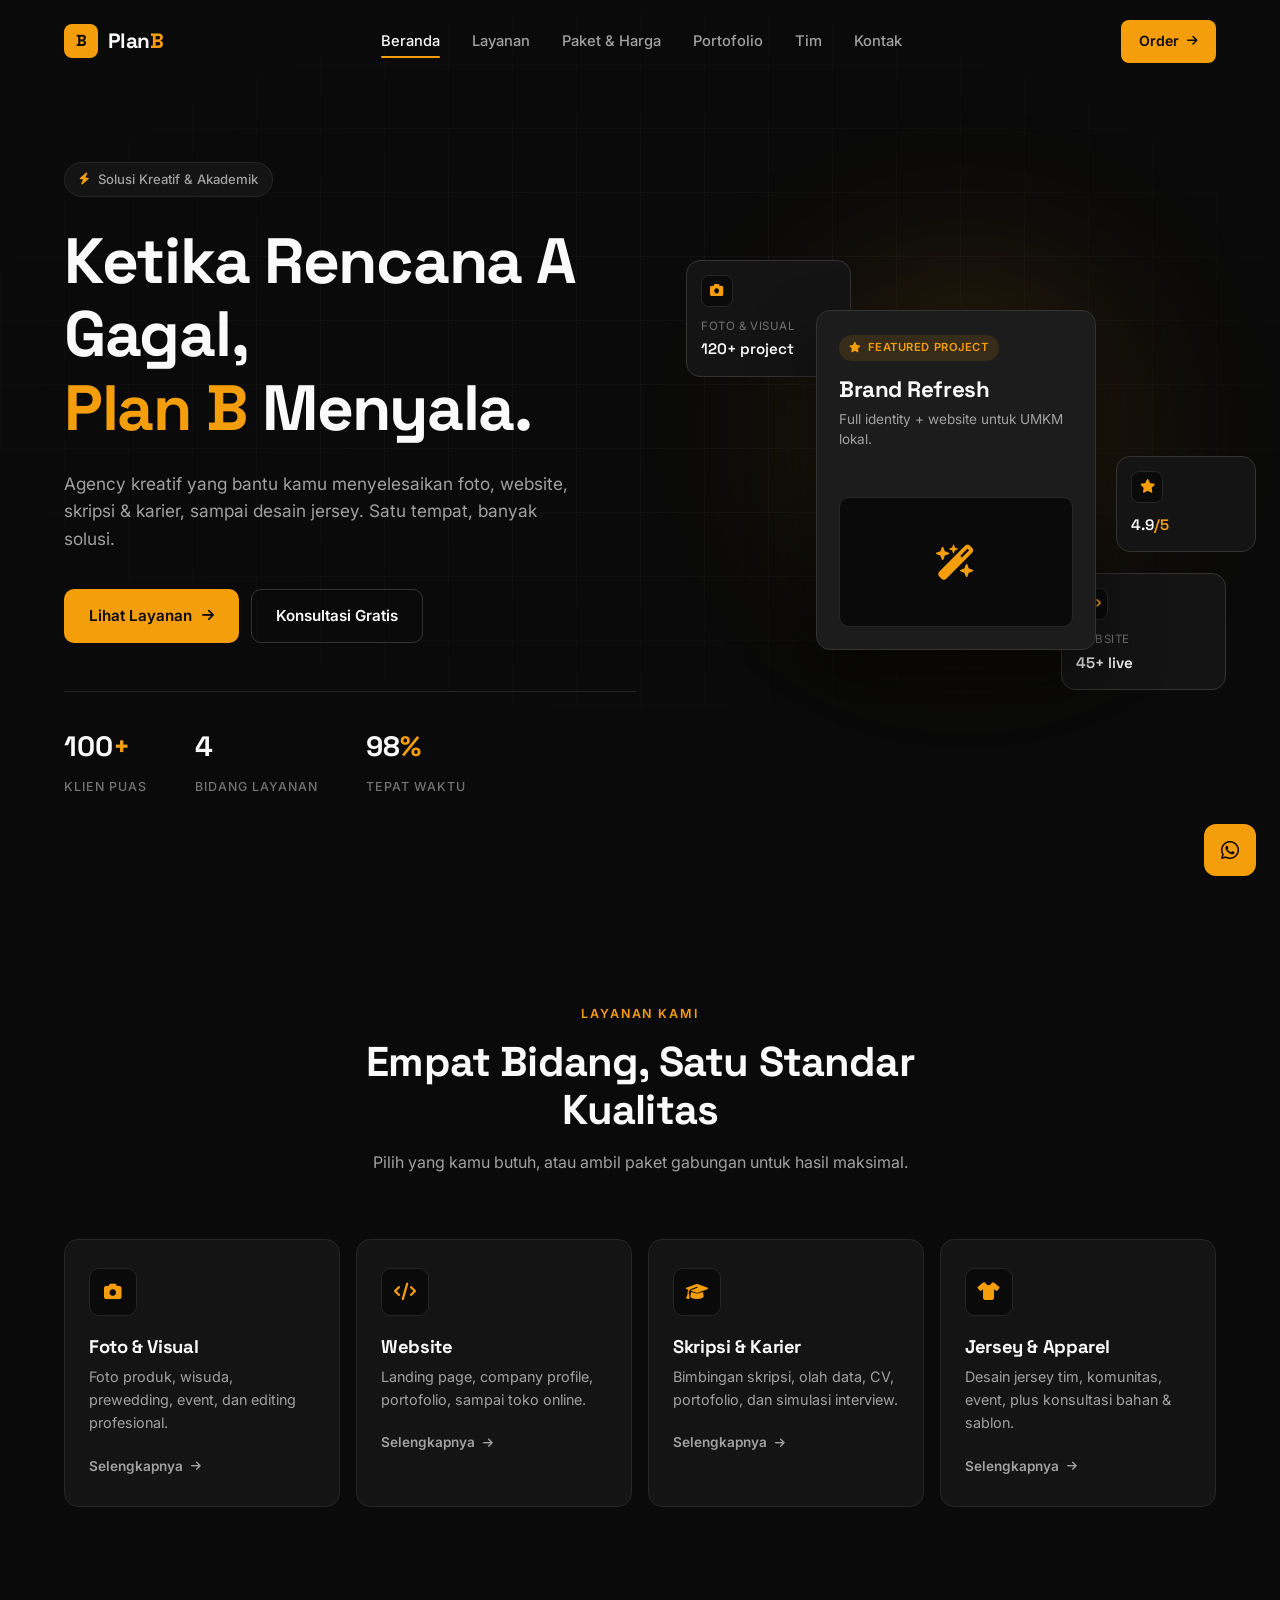
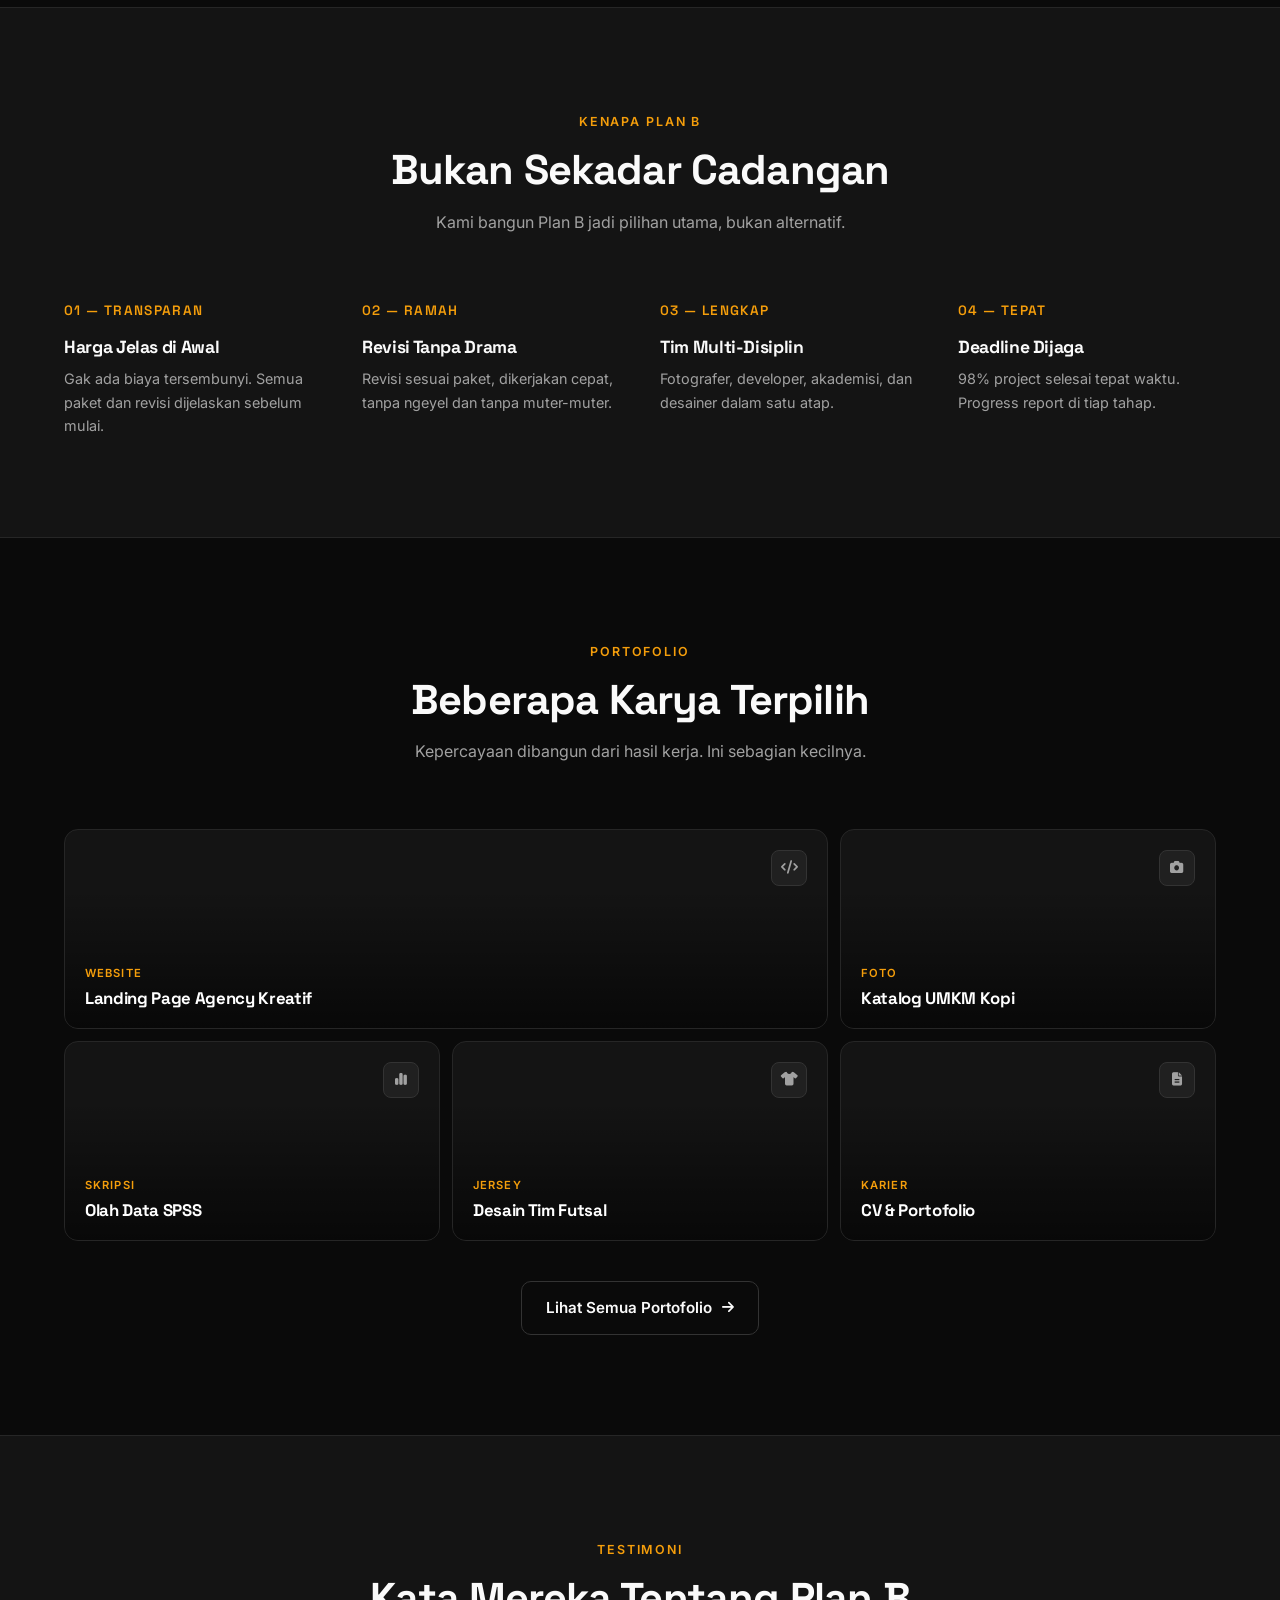
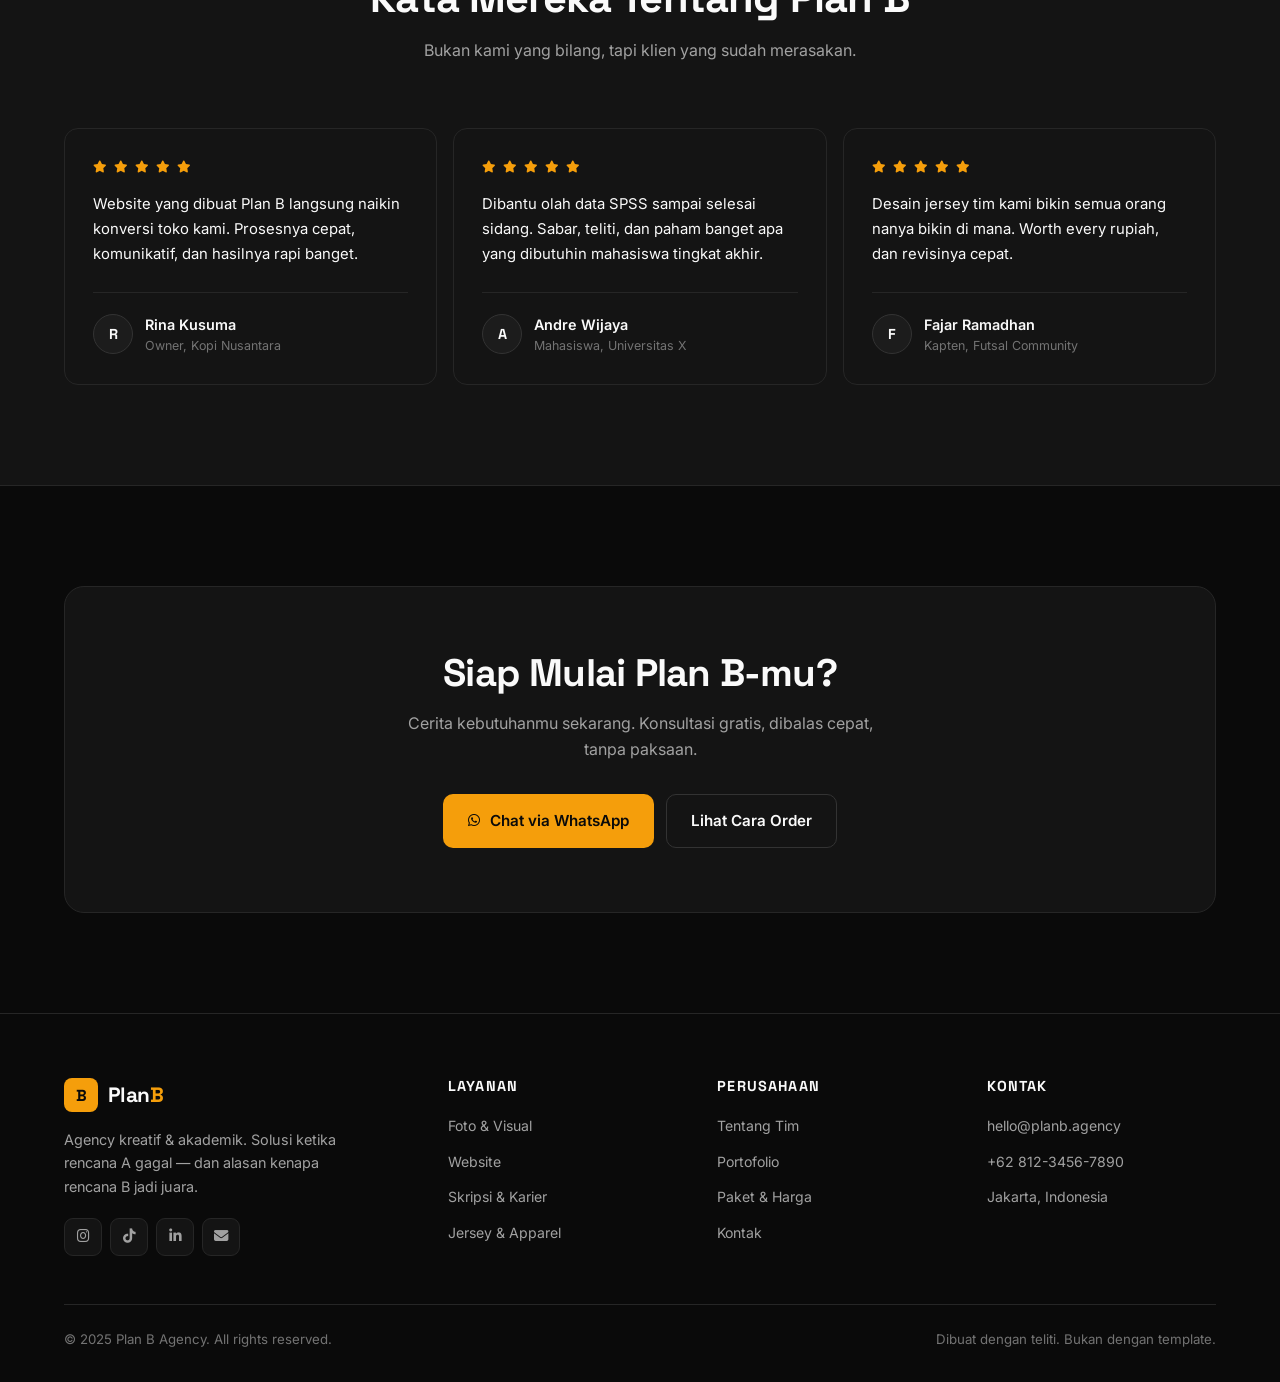
==== index.html @ 266fd7d3 "first commit" ====
<!DOCTYPE html>
<html lang="id">
<head>
  <meta charset="UTF-8">
  <meta name="viewport" content="width=device-width, initial-scale=1.0">
  <title>Plan B — Ketika Rencana A Gagal, Plan B Menyala</title>

  <!-- Fonts -->
  <link rel="preconnect" href="https://fonts.googleapis.com">
  <link rel="preconnect" href="https://fonts.gstatic.com" crossorigin>
  <link href="https://fonts.googleapis.com/css2?family=Inter:wght@400;500;600;700&family=Space+Grotesk:wght@500;600;700&display=swap" rel="stylesheet">

  <!-- Icons -->
  <link rel="stylesheet" href="https://cdnjs.cloudflare.com/ajax/libs/font-awesome/6.4.0/css/all.min.css">

  <!-- Stylesheet -->
  <link rel="stylesheet" href="assets/css/style.css">
</head>
<body>

<!-- ============ NAVBAR ============ -->
<nav id="nav" class="navbar">
  <div class="container nav-inner">
    <a href="index.html" class="logo">
      <div class="logo-mark">B</div>
      <div class="logo-text">Plan<span class="b">B</span></div>
    </a>

    <ul class="nav-links" id="navLinks">
      <li><a href="index.html" class="active">Beranda</a></li>
      <li><a href="layanan.html">Layanan</a></li>
      <li><a href="paket.html">Paket & Harga</a></li>
      <li><a href="portofolio.html">Portofolio</a></li>
      <li><a href="tim.html">Tim</a></li>
      <li><a href="kontak.html">Kontak</a></li>
    </ul>

    <a href="kontak.html" class="nav-cta">Order <i class="fa-solid fa-arrow-right"></i></a>

    <button class="mobile-toggle" id="mobileToggle" aria-label="Menu">
      <i class="fa-solid fa-bars"></i>
    </button>
  </div>
</nav>

<!-- ============ HERO ============ -->
<section class="hero">
  <div class="hero-grid-bg"></div>
  <div class="hero-glow"></div>

  <div class="container hero-inner">
    <div class="hero-text">
      <div class="hero-badge">
        <i class="fa-solid fa-bolt"></i>
        Solusi Kreatif & Akademik
      </div>

      <h1>
        Ketika Rencana A Gagal,<br>
        <span class="accent">Plan B</span> Menyala.
      </h1>

      <p class="lead">
        Agency kreatif yang bantu kamu menyelesaikan foto, website, skripsi & karier,
        sampai desain jersey. Satu tempat, banyak solusi.
      </p>

      <div class="hero-cta">
        <a href="layanan.html" class="btn btn-primary">
          Lihat Layanan <i class="fa-solid fa-arrow-right"></i>
        </a>
        <a href="kontak.html" class="btn btn-ghost">Konsultasi Gratis</a>
      </div>

      <div class="hero-stats">
        <div>
          <span class="hero-stat-num">100<span class="amber">+</span></span>
          <span class="hero-stat-label">Klien Puas</span>
        </div>
        <div>
          <span class="hero-stat-num">4</span>
          <span class="hero-stat-label">Bidang Layanan</span>
        </div>
        <div>
          <span class="hero-stat-num">98<span class="amber">%</span></span>
          <span class="hero-stat-label">Tepat Waktu</span>
        </div>
      </div>
    </div>

    <div class="hero-visual">
      <div class="visual-card mini mini-1">
        <div class="mini-icon"><i class="fa-solid fa-camera"></i></div>
        <div class="mini-label">Foto & Visual</div>
        <div class="mini-value">120+ project</div>
      </div>

      <div class="visual-card main">
        <div>
          <span class="card-tag">
            <i class="fa-solid fa-star"></i> Featured Project
          </span>
          <h3 class="card-title">Brand Refresh</h3>
          <p class="card-desc">Full identity + website untuk UMKM lokal.</p>
        </div>
        <div class="card-visual">
          <i class="fa-solid fa-wand-magic-sparkles"></i>
        </div>
      </div>

      <div class="visual-card mini mini-2">
        <div class="mini-icon"><i class="fa-solid fa-code"></i></div>
        <div class="mini-label">Website</div>
        <div class="mini-value">45+ live</div>
      </div>

      <div class="visual-card mini mini-3">
        <div class="mini-icon"><i class="fa-solid fa-star"></i></div>
        <div class="mini-value">4.9<span style="color:var(--accent)">/5</span></div>
      </div>
    </div>
  </div>
</section>

<!-- ============ LAYANAN ============ -->
<section class="block" id="layanan">
  <div class="container">
    <div class="section-head">
      <span class="section-eyebrow">Layanan Kami</span>
      <h2>Empat Bidang, Satu Standar Kualitas</h2>
      <p>Pilih yang kamu butuh, atau ambil paket gabungan untuk hasil maksimal.</p>
    </div>

    <!-- LOOP: layanan-item — mulai -->
    <div class="layanan-grid">

      <a href="layanan.html#foto" class="layanan-card">
        <div class="layanan-icon"><i class="fa-solid fa-camera"></i></div>
        <h3>Foto & Visual</h3>
        <p>Foto produk, wisuda, prewedding, event, dan editing profesional.</p>
        <span class="layanan-link">Selengkapnya <i class="fa-solid fa-arrow-right"></i></span>
      </a>

      <a href="layanan.html#website" class="layanan-card">
        <div class="layanan-icon"><i class="fa-solid fa-code"></i></div>
        <h3>Website</h3>
        <p>Landing page, company profile, portofolio, sampai toko online.</p>
        <span class="layanan-link">Selengkapnya <i class="fa-solid fa-arrow-right"></i></span>
      </a>

      <a href="layanan.html#skripsi" class="layanan-card">
        <div class="layanan-icon"><i class="fa-solid fa-graduation-cap"></i></div>
        <h3>Skripsi & Karier</h3>
        <p>Bimbingan skripsi, olah data, CV, portofolio, dan simulasi interview.</p>
        <span class="layanan-link">Selengkapnya <i class="fa-solid fa-arrow-right"></i></span>
      </a>

      <a href="layanan.html#jersey" class="layanan-card">
        <div class="layanan-icon"><i class="fa-solid fa-shirt"></i></div>
        <h3>Jersey & Apparel</h3>
        <p>Desain jersey tim, komunitas, event, plus konsultasi bahan & sablon.</p>
        <span class="layanan-link">Selengkapnya <i class="fa-solid fa-arrow-right"></i></span>
      </a>

    </div>
    <!-- LOOP: layanan-item — selesai -->

  </div>
</section>

<!-- ============ KENAPA PLAN B ============ -->
<section class="block kenapa">
  <div class="container">
    <div class="section-head">
      <span class="section-eyebrow">Kenapa Plan B</span>
      <h2>Bukan Sekadar Cadangan</h2>
      <p>Kami bangun Plan B jadi pilihan utama, bukan alternatif.</p>
    </div>

    <!-- LOOP: kenapa-item — mulai -->
    <div class="kenapa-grid">

      <div class="kenapa-item">
        <div class="kenapa-num">01 — TRANSPARAN</div>
        <h3>Harga Jelas di Awal</h3>
        <p>Gak ada biaya tersembunyi. Semua paket dan revisi dijelaskan sebelum mulai.</p>
      </div>

      <div class="kenapa-item">
        <div class="kenapa-num">02 — RAMAH</div>
        <h3>Revisi Tanpa Drama</h3>
        <p>Revisi sesuai paket, dikerjakan cepat, tanpa ngeyel dan tanpa muter-muter.</p>
      </div>

      <div class="kenapa-item">
        <div class="kenapa-num">03 — LENGKAP</div>
        <h3>Tim Multi-Disiplin</h3>
        <p>Fotografer, developer, akademisi, dan desainer dalam satu atap.</p>
      </div>

      <div class="kenapa-item">
        <div class="kenapa-num">04 — TEPAT</div>
        <h3>Deadline Dijaga</h3>
        <p>98% project selesai tepat waktu. Progress report di tiap tahap.</p>
      </div>

    </div>
    <!-- LOOP: kenapa-item — selesai -->

  </div>
</section>

<!-- ============ PORTOFOLIO TEASER ============ -->
<section class="block" id="portofolio">
  <div class="container">
    <div class="section-head">
      <span class="section-eyebrow">Portofolio</span>
      <h2>Beberapa Karya Terpilih</h2>
      <p>Kepercayaan dibangun dari hasil kerja. Ini sebagian kecilnya.</p>
    </div>

    <!-- LOOP: portofolio-item — mulai -->
    <div class="porto-grid">

      <div class="porto-item" data-category="website">
        <div class="porto-icon"><i class="fa-solid fa-code"></i></div>
        <div class="porto-overlay">
          <span class="porto-tag">Website</span>
          <h4>Landing Page Agency Kreatif</h4>
        </div>
      </div>

      <div class="porto-item" data-category="foto">
        <div class="porto-icon"><i class="fa-solid fa-camera"></i></div>
        <div class="porto-overlay">
          <span class="porto-tag">Foto</span>
          <h4>Katalog UMKM Kopi</h4>
        </div>
      </div>

      <div class="porto-item" data-category="skripsi">
        <div class="porto-icon"><i class="fa-solid fa-chart-simple"></i></div>
        <div class="porto-overlay">
          <span class="porto-tag">Skripsi</span>
          <h4>Olah Data SPSS</h4>
        </div>
      </div>

      <div class="porto-item" data-category="jersey">
        <div class="porto-icon"><i class="fa-solid fa-shirt"></i></div>
        <div class="porto-overlay">
          <span class="porto-tag">Jersey</span>
          <h4>Desain Tim Futsal</h4>
        </div>
      </div>

      <div class="porto-item" data-category="karier">
        <div class="porto-icon"><i class="fa-solid fa-file-lines"></i></div>
        <div class="porto-overlay">
          <span class="porto-tag">Karier</span>
          <h4>CV & Portofolio</h4>
        </div>
      </div>

    </div>
    <!-- LOOP: portofolio-item — selesai -->

    <div class="porto-cta">
      <a href="portofolio.html" class="btn btn-ghost">
        Lihat Semua Portofolio <i class="fa-solid fa-arrow-right"></i>
      </a>
    </div>
  </div>
</section>

<!-- ============ TESTIMONI ============ -->
<section class="block section-alt">
  <div class="container">
    <div class="section-head">
      <span class="section-eyebrow">Testimoni</span>
      <h2>Kata Mereka Tentang Plan B</h2>
      <p>Bukan kami yang bilang, tapi klien yang sudah merasakan.</p>
    </div>

    <!-- LOOP: testimoni-item — mulai -->
    <div class="testi-grid">

      <div class="testi-card">
        <div class="testi-stars">
          <i class="fa-solid fa-star"></i>
          <i class="fa-solid fa-star"></i>
          <i class="fa-solid fa-star"></i>
          <i class="fa-solid fa-star"></i>
          <i class="fa-solid fa-star"></i>
        </div>
        <p class="testi-text">Website yang dibuat Plan B langsung naikin konversi toko kami. Prosesnya cepat, komunikatif, dan hasilnya rapi banget.</p>
        <div class="testi-author">
          <div class="testi-avatar">R</div>
          <div>
            <div class="testi-name">Rina Kusuma</div>
            <div class="testi-role">Owner, Kopi Nusantara</div>
          </div>
        </div>
      </div>

      <div class="testi-card">
        <div class="testi-stars">
          <i class="fa-solid fa-star"></i>
          <i class="fa-solid fa-star"></i>
          <i class="fa-solid fa-star"></i>
          <i class="fa-solid fa-star"></i>
          <i class="fa-solid fa-star"></i>
        </div>
        <p class="testi-text">Dibantu olah data SPSS sampai selesai sidang. Sabar, teliti, dan paham banget apa yang dibutuhin mahasiswa tingkat akhir.</p>
        <div class="testi-author">
          <div class="testi-avatar">A</div>
          <div>
            <div class="testi-name">Andre Wijaya</div>
            <div class="testi-role">Mahasiswa, Universitas X</div>
          </div>
        </div>
      </div>

      <div class="testi-card">
        <div class="testi-stars">
          <i class="fa-solid fa-star"></i>
          <i class="fa-solid fa-star"></i>
          <i class="fa-solid fa-star"></i>
          <i class="fa-solid fa-star"></i>
          <i class="fa-solid fa-star"></i>
        </div>
        <p class="testi-text">Desain jersey tim kami bikin semua orang nanya bikin di mana. Worth every rupiah, dan revisinya cepat.</p>
        <div class="testi-author">
          <div class="testi-avatar">F</div>
          <div>
            <div class="testi-name">Fajar Ramadhan</div>
            <div class="testi-role">Kapten, Futsal Community</div>
          </div>
        </div>
      </div>

    </div>
    <!-- LOOP: testimoni-item — selesai -->

  </div>
</section>

<!-- ============ CTA FINAL ============ -->
<section class="cta-final">
  <div class="container">
    <div class="cta-box">
      <h2>Siap Mulai Plan B-mu?</h2>
      <p>Cerita kebutuhanmu sekarang. Konsultasi gratis, dibalas cepat, tanpa paksaan.</p>
      <div class="cta-buttons">
        <a href="https://wa.me/6281234567890?text=Halo%20Plan%20B,%20saya%20mau%20konsultasi" class="btn btn-wa" target="_blank">
          <i class="fa-brands fa-whatsapp"></i> Chat via WhatsApp
        </a>
        <a href="kontak.html" class="btn btn-ghost">Lihat Cara Order</a>
      </div>
    </div>
  </div>
</section>

<!-- ============ FOOTER ============ -->
<footer class="site-footer">
  <div class="container">
    <div class="footer-grid">
      <div class="footer-brand">
        <a href="index.html" class="logo">
          <div class="logo-mark">B</div>
          <div class="logo-text">Plan<span class="b">B</span></div>
        </a>
        <p>Agency kreatif & akademik. Solusi ketika rencana A gagal — dan alasan kenapa rencana B jadi juara.</p>
        <div class="footer-socials">
          <a href="#" aria-label="Instagram"><i class="fa-brands fa-instagram"></i></a>
          <a href="#" aria-label="TikTok"><i class="fa-brands fa-tiktok"></i></a>
          <a href="#" aria-label="LinkedIn"><i class="fa-brands fa-linkedin-in"></i></a>
          <a href="#" aria-label="Email"><i class="fa-solid fa-envelope"></i></a>
        </div>
      </div>

      <div class="footer-col">
        <h4>Layanan</h4>
        <ul>
          <li><a href="layanan.html#foto">Foto & Visual</a></li>
          <li><a href="layanan.html#website">Website</a></li>
          <li><a href="layanan.html#skripsi">Skripsi & Karier</a></li>
          <li><a href="layanan.html#jersey">Jersey & Apparel</a></li>
        </ul>
      </div>

      <div class="footer-col">
        <h4>Perusahaan</h4>
        <ul>
          <li><a href="tim.html">Tentang Tim</a></li>
          <li><a href="portofolio.html">Portofolio</a></li>
          <li><a href="paket.html">Paket & Harga</a></li>
          <li><a href="kontak.html">Kontak</a></li>
        </ul>
      </div>

      <div class="footer-col">
        <h4>Kontak</h4>
        <ul>
          <li><a href="mailto:hello@planb.agency">hello@planb.agency</a></li>
          <li><a href="https://wa.me/6281234567890">+62 812-3456-7890</a></li>
          <li><a href="#">Jakarta, Indonesia</a></li>
        </ul>
      </div>
    </div>

    <div class="footer-bottom">
      <div>© 2025 Plan B Agency. All rights reserved.</div>
      <div>Dibuat dengan teliti. Bukan dengan template.</div>
    </div>
  </div>
</footer>

<!-- ============ WHATSAPP FLOAT ============ -->
<a href="https://wa.me/6281234567890?text=Halo%20Plan%20B" class="wa-float" target="_blank" aria-label="WhatsApp">
  <i class="fa-brands fa-whatsapp"></i>
</a>

<!-- Script -->
<script src="assets/js/main.js"></script>

</body>
</html>
---- assets/css/style.css ----
/* ============================================
   PLAN B AGENCY — Global Stylesheet
   ============================================ */

/* ============ RESET & VARIABEL ============ */
* { margin: 0; padding: 0; box-sizing: border-box; }

:root {
  /* Warna */
  --bg: #0A0A0A;
  --surface: #141414;
  --surface-2: #1C1C1C;
  --border: #262626;
  --border-strong: #333333;
  --text: #FAFAFA;
  --muted: #A1A1A1;
  --muted-dim: #737373;
  --accent: #F59E0B;
  --accent-dim: rgba(245, 158, 11, 0.12);
  --accent-glow: rgba(245, 158, 11, 0.25);

  /* Layout */
  --navbar-h: 70px;
  --quicknav-h: 58px;
  --space-section: 100px;
}

html { scroll-behavior: smooth; }

body {
  font-family: 'Inter', system-ui, sans-serif;
  background: var(--bg);
  color: var(--text);
  line-height: 1.6;
  overflow-x: hidden;
  -webkit-font-smoothing: antialiased;
}

h1, h2, h3, h4 {
  font-family: 'Space Grotesk', sans-serif;
  font-weight: 700;
  line-height: 1.15;
  letter-spacing: -0.02em;
}

a { text-decoration: none; color: inherit; }
img { max-width: 100%; display: block; }

.container {
  max-width: 1200px;
  margin: 0 auto;
  padding: 0 24px;
}

/* ============ NAVBAR ============ */
.navbar {
  position: fixed;
  top: 0; left: 0; right: 0;
  z-index: 100;
  padding: 20px 0;
  transition: all 0.25s ease;
  background: transparent;
}
.navbar.scrolled {
  background: rgba(10, 10, 10, 0.85);
  backdrop-filter: blur(16px);
  -webkit-backdrop-filter: blur(16px);
  border-bottom: 1px solid var(--border);
  padding: 14px 0;
}
.nav-inner {
  display: flex;
  align-items: center;
  justify-content: space-between;
}
.logo {
  display: flex;
  align-items: center;
  gap: 10px;
  font-family: 'Space Grotesk', sans-serif;
  font-weight: 700;
  font-size: 1.3rem;
  letter-spacing: -0.03em;
}
.logo-mark {
  width: 34px; height: 34px;
  border-radius: 8px;
  background: var(--accent);
  display: flex;
  align-items: center;
  justify-content: center;
  color: #0A0A0A;
  font-weight: 800;
  font-size: 1rem;
}
.logo-text .b { color: var(--accent); }

.nav-links {
  display: flex;
  align-items: center;
  gap: 32px;
  list-style: none;
}
.nav-links a {
  color: var(--muted);
  font-size: 0.92rem;
  font-weight: 500;
  transition: color 0.2s;
  position: relative;
}
.nav-links a:hover { color: var(--text); }
.nav-links a.active { color: var(--text); }
.nav-links a.active::after {
  content: '';
  position: absolute;
  bottom: -8px; left: 0; right: 0;
  height: 2px;
  background: var(--accent);
  border-radius: 2px;
}

.nav-cta {
  display: inline-flex;
  align-items: center;
  gap: 8px;
  padding: 10px 18px;
  background: var(--accent);
  color: #0A0A0A;
  font-weight: 600;
  font-size: 0.88rem;
  border-radius: 8px;
  transition: all 0.2s;
}
.nav-cta:hover { background: #FBBF24; }
.nav-cta i { font-size: 0.75rem; }

.mobile-toggle {
  display: none;
  background: none;
  border: 1px solid var(--border);
  border-radius: 8px;
  padding: 8px 10px;
  cursor: pointer;
  color: var(--text);
  font-size: 1rem;
}

/* ============ BUTTONS ============ */
.btn {
  display: inline-flex;
  align-items: center;
  gap: 10px;
  padding: 14px 24px;
  border-radius: 10px;
  font-weight: 600;
  font-size: 0.95rem;
  cursor: pointer;
  border: 1px solid transparent;
  transition: all 0.2s ease;
  font-family: inherit;
}
.btn i { font-size: 0.85rem; }
.btn-primary {
  background: var(--accent);
  color: #0A0A0A;
}
.btn-primary:hover { background: #FBBF24; }
.btn-ghost {
  background: transparent;
  color: var(--text);
  border-color: var(--border-strong);
}
.btn-ghost:hover {
  border-color: var(--text);
  background: var(--surface);
}
.btn-wa {
  background: var(--accent);
  color: #0A0A0A;
}
.btn-wa:hover { background: #FBBF24; }

/* ============ HERO (Beranda) ============ */
.hero {
  position: relative;
  min-height: 100vh;
  display: flex;
  align-items: center;
  padding: 140px 0 80px;
  overflow: hidden;
}
.hero-grid-bg {
  position: absolute;
  inset: 0;
  z-index: 0;
  background-image:
    linear-gradient(rgba(255, 255, 255, 0.03) 1px, transparent 1px),
    linear-gradient(90deg, rgba(255, 255, 255, 0.03) 1px, transparent 1px);
  background-size: 64px 64px;
  mask-image: radial-gradient(ellipse 80% 60% at 50% 40%, black 30%, transparent 80%);
  -webkit-mask-image: radial-gradient(ellipse 80% 60% at 50% 40%, black 30%, transparent 80%);
}
.hero-glow {
  position: absolute;
  top: 20%;
  right: 5%;
  width: 500px;
  height: 500px;
  background: radial-gradient(circle, var(--accent-glow) 0%, transparent 60%);
  filter: blur(80px);
  z-index: 0;
  pointer-events: none;
}
.hero-inner {
  position: relative;
  z-index: 1;
  display: grid;
  grid-template-columns: 1.1fr 1fr;
  gap: 60px;
  align-items: center;
  width: 100%;
}
.hero-badge {
  display: inline-flex;
  align-items: center;
  gap: 8px;
  padding: 6px 14px;
  background: var(--surface);
  border: 1px solid var(--border);
  border-radius: 999px;
  color: var(--muted);
  font-size: 0.82rem;
  font-weight: 500;
  margin-bottom: 28px;
}
.hero-badge i { color: var(--accent); font-size: 0.75rem; }
.hero h1 {
  font-size: clamp(2.5rem, 5.5vw, 4rem);
  margin-bottom: 24px;
}
.hero h1 .accent { color: var(--accent); }
.hero p.lead {
  font-size: 1.08rem;
  color: var(--muted);
  max-width: 520px;
  margin-bottom: 36px;
}
.hero-cta {
  display: flex;
  gap: 12px;
  flex-wrap: wrap;
  margin-bottom: 48px;
}
.hero-stats {
  display: flex;
  gap: 48px;
  padding-top: 32px;
  border-top: 1px solid var(--border);
}
.hero-stat-num {
  font-family: 'Space Grotesk', sans-serif;
  font-size: 1.75rem;
  font-weight: 700;
  color: var(--text);
  display: block;
  margin-bottom: 4px;
}
.hero-stat-num .amber { color: var(--accent); }
.hero-stat-label {
  font-size: 0.78rem;
  color: var(--muted-dim);
  text-transform: uppercase;
  letter-spacing: 0.08em;
  font-weight: 500;
}

/* Hero Visual — Floating Cards */
.hero-visual {
  position: relative;
  height: 480px;
  display: flex;
  align-items: center;
  justify-content: center;
}
.visual-card {
  position: absolute;
  background: var(--surface);
  border: 1px solid var(--border-strong);
  border-radius: 14px;
  padding: 18px;
  transition: border-color 0.3s;
}
.visual-card.main {
  width: 280px;
  height: 340px;
  background: var(--surface-2);
  box-shadow: 0 30px 60px rgba(0, 0, 0, 0.5);
  display: flex;
  flex-direction: column;
  justify-content: space-between;
  z-index: 3;
  padding: 22px;
  animation: floatCard 6s ease-in-out infinite;
  --rot: -2deg;
}
.visual-card.main .card-tag {
  display: inline-flex;
  align-items: center;
  gap: 6px;
  padding: 4px 10px;
  background: var(--accent-dim);
  color: var(--accent);
  font-size: 0.7rem;
  font-weight: 600;
  border-radius: 999px;
  align-self: flex-start;
  text-transform: uppercase;
  letter-spacing: 0.05em;
}
.visual-card.main .card-tag i { font-size: 0.65rem; }
.visual-card.main .card-title {
  font-size: 1.4rem;
  font-weight: 700;
  margin: 16px 0 6px;
  color: var(--text);
}
.visual-card.main .card-desc {
  color: var(--muted);
  font-size: 0.85rem;
  line-height: 1.5;
}
.visual-card.main .card-visual {
  height: 130px;
  border-radius: 10px;
  background: var(--bg);
  border: 1px solid var(--border);
  display: flex;
  align-items: center;
  justify-content: center;
  font-size: 2.2rem;
  color: var(--accent);
  margin-top: 16px;
}
.visual-card.mini {
  width: 165px;
  z-index: 2;
  padding: 14px;
}
.visual-card.mini-1 { top: 20px; left: -10px; animation: floatCard 7s ease-in-out infinite 0.4s; --rot: -4deg; }
.visual-card.mini-2 { bottom: 30px; right: -10px; animation: floatCard 8s ease-in-out infinite 0.8s; --rot: 3deg; }
.visual-card.mini-3 { top: 45%; right: -40px; width: 140px; z-index: 4; animation: floatCard 6.5s ease-in-out infinite 0.2s; --rot: 5deg; }

.mini-icon {
  width: 32px; height: 32px;
  border-radius: 8px;
  background: var(--bg);
  border: 1px solid var(--border);
  display: flex;
  align-items: center;
  justify-content: center;
  color: var(--accent);
  font-size: 0.85rem;
  margin-bottom: 10px;
}
.mini-label {
  font-size: 0.72rem;
  color: var(--muted-dim);
  text-transform: uppercase;
  letter-spacing: 0.05em;
  margin-bottom: 2px;
}
.mini-value {
  font-family: 'Space Grotesk', sans-serif;
  font-weight: 600;
  font-size: 0.95rem;
  color: var(--text);
}

@keyframes floatCard {
  0%, 100% { transform: translateY(0) rotate(var(--rot, 0deg)); }
  50% { transform: translateY(-14px) rotate(var(--rot, 0deg)); }
}

/* ============ SECTION GENERAL ============ */
section.block { padding: var(--space-section) 0; }
section.section-alt {
  background: var(--surface);
  border-top: 1px solid var(--border);
  border-bottom: 1px solid var(--border);
}
.section-head {
  text-align: center;
  max-width: 640px;
  margin: 0 auto 64px;
}
.section-eyebrow {
  display: inline-block;
  font-size: 0.78rem;
  font-weight: 600;
  color: var(--accent);
  letter-spacing: 0.15em;
  text-transform: uppercase;
  margin-bottom: 14px;
}
.section-head h2 {
  font-size: clamp(1.9rem, 3.5vw, 2.6rem);
  margin-bottom: 16px;
}
.section-head p {
  color: var(--muted);
  font-size: 1rem;
}

/* ============ LAYANAN (Beranda) ============ */
.layanan-grid {
  display: grid;
  grid-template-columns: repeat(auto-fit, minmax(240px, 1fr));
  gap: 16px;
}
.layanan-card {
  background: var(--surface);
  border: 1px solid var(--border);
  border-radius: 14px;
  padding: 28px 24px;
  transition: all 0.2s ease;
  display: block;
}
.layanan-card:hover {
  border-color: var(--border-strong);
  background: var(--surface-2);
}
.layanan-icon {
  width: 48px; height: 48px;
  border-radius: 10px;
  background: var(--bg);
  border: 1px solid var(--border);
  display: flex;
  align-items: center;
  justify-content: center;
  font-size: 1.1rem;
  color: var(--accent);
  margin-bottom: 20px;
}
.layanan-card h3 { font-size: 1.15rem; margin-bottom: 8px; }
.layanan-card p {
  color: var(--muted);
  font-size: 0.9rem;
  margin-bottom: 18px;
}
.layanan-link {
  color: var(--muted);
  font-size: 0.85rem;
  font-weight: 600;
  display: inline-flex;
  align-items: center;
  gap: 8px;
  transition: color 0.2s, gap 0.2s;
}
.layanan-card:hover .layanan-link { color: var(--accent); gap: 12px; }
.layanan-link i { font-size: 0.7rem; }

/* ============ KENAPA PLAN B ============ */
.kenapa {
  background: var(--surface);
  border-top: 1px solid var(--border);
  border-bottom: 1px solid var(--border);
}
.kenapa-grid {
  display: grid;
  grid-template-columns: repeat(auto-fit, minmax(230px, 1fr));
  gap: 40px;
}
.kenapa-num {
  font-family: 'Space Grotesk', sans-serif;
  font-size: 0.85rem;
  font-weight: 600;
  color: var(--accent);
  letter-spacing: 0.1em;
  margin-bottom: 16px;
}
.kenapa-item h3 { font-size: 1.1rem; margin-bottom: 10px; }
.kenapa-item p { color: var(--muted); font-size: 0.9rem; }

/* ============ PORTOFOLIO (Beranda teaser) ============ */
.porto-grid {
  display: grid;
  grid-template-columns: repeat(3, 1fr);
  grid-template-rows: repeat(2, 200px);
  gap: 12px;
}
.porto-item {
  background: var(--surface);
  border: 1px solid var(--border);
  border-radius: 14px;
  overflow: hidden;
  position: relative;
  cursor: pointer;
  display: flex;
  align-items: flex-end;
  padding: 20px;
  transition: all 0.25s;
}
.porto-item:hover {
  border-color: var(--border-strong);
  background: var(--surface-2);
}
.porto-item:nth-child(1) { grid-column: span 2; }
.porto-item::before {
  content: '';
  position: absolute;
  inset: 0;
  background: linear-gradient(to top, rgba(0,0,0,0.6) 0%, transparent 70%);
  pointer-events: none;
}
.porto-icon {
  position: absolute;
  top: 20px;
  right: 20px;
  width: 36px; height: 36px;
  border-radius: 8px;
  background: rgba(255,255,255,0.05);
  border: 1px solid var(--border-strong);
  display: flex;
  align-items: center;
  justify-content: center;
  color: var(--muted);
  font-size: 0.85rem;
  z-index: 1;
}
.porto-overlay {
  position: relative;
  z-index: 1;
  width: 100%;
}
.porto-tag {
  font-size: 0.7rem;
  font-weight: 600;
  text-transform: uppercase;
  letter-spacing: 0.1em;
  color: var(--accent);
  margin-bottom: 6px;
  display: block;
}
.porto-overlay h4 { font-size: 1.05rem; color: white; }
.porto-cta { text-align: center; margin-top: 40px; }

/* ============ TESTIMONI ============ */
.testi-grid {
  display: grid;
  grid-template-columns: repeat(auto-fit, minmax(280px, 1fr));
  gap: 16px;
}
.testi-card {
  background: var(--surface);
  border: 1px solid var(--border);
  border-radius: 14px;
  padding: 28px;
}
.testi-stars {
  color: var(--accent);
  font-size: 0.75rem;
  margin-bottom: 16px;
  letter-spacing: 2px;
}
.testi-text {
  color: var(--text);
  font-size: 0.93rem;
  margin-bottom: 24px;
  line-height: 1.7;
}
.testi-author {
  display: flex;
  align-items: center;
  gap: 12px;
  padding-top: 20px;
  border-top: 1px solid var(--border);
}
.testi-avatar {
  width: 40px; height: 40px;
  border-radius: 50%;
  background: var(--surface-2);
  border: 1px solid var(--border-strong);
  display: flex;
  align-items: center;
  justify-content: center;
  font-weight: 700;
  color: var(--text);
  font-family: 'Space Grotesk', sans-serif;
  font-size: 0.9rem;
}
.testi-name { font-weight: 600; font-size: 0.9rem; }
.testi-role { color: var(--muted-dim); font-size: 0.78rem; }

/* ============ CTA FINAL ============ */
.cta-final { padding: var(--space-section) 0; }
.cta-box {
  background: var(--surface);
  border: 1px solid var(--border);
  border-radius: 20px;
  padding: 64px 40px;
  text-align: center;
}
.cta-box h2 {
  font-size: clamp(1.7rem, 3.5vw, 2.4rem);
  margin-bottom: 16px;
}
.cta-box p {
  color: var(--muted);
  max-width: 480px;
  margin: 0 auto 32px;
  font-size: 1rem;
}
.cta-buttons {
  display: flex;
  gap: 12px;
  justify-content: center;
  flex-wrap: wrap;
}

/* ============ FOOTER ============ */
.site-footer {
  background: var(--bg);
  border-top: 1px solid var(--border);
  padding: 64px 0 32px;
}
.footer-grid {
  display: grid;
  grid-template-columns: 1.5fr 1fr 1fr 1fr;
  gap: 40px;
  margin-bottom: 48px;
}
.footer-brand p {
  color: var(--muted);
  font-size: 0.9rem;
  margin: 16px 0 20px;
  max-width: 300px;
}
.footer-socials { display: flex; gap: 8px; }
.footer-socials a {
  width: 38px; height: 38px;
  border-radius: 9px;
  background: var(--surface);
  border: 1px solid var(--border);
  display: flex;
  align-items: center;
  justify-content: center;
  color: var(--muted);
  transition: all 0.2s;
  font-size: 0.9rem;
}
.footer-socials a:hover { color: var(--accent); border-color: var(--accent); }
.footer-col h4 {
  font-size: 0.9rem;
  margin-bottom: 18px;
  color: var(--text);
  text-transform: uppercase;
  letter-spacing: 0.08em;
}
.footer-col ul { list-style: none; }
.footer-col li { margin-bottom: 10px; }
.footer-col a {
  color: var(--muted);
  font-size: 0.88rem;
  transition: color 0.2s;
}
.footer-col a:hover { color: var(--accent); }
.footer-bottom {
  border-top: 1px solid var(--border);
  padding-top: 24px;
  display: flex;
  justify-content: space-between;
  align-items: center;
  flex-wrap: wrap;
  gap: 12px;
  color: var(--muted-dim);
  font-size: 0.83rem;
}

/* ============ WHATSAPP FLOAT ============ */
.wa-float {
  position: fixed;
  bottom: 24px; right: 24px;
  width: 52px; height: 52px;
  background: var(--accent);
  border-radius: 12px;
  display: flex;
  align-items: center;
  justify-content: center;
  color: #0A0A0A;
  z-index: 99;
  transition: all 0.2s;
  font-size: 1.3rem;
}
.wa-float:hover { background: #FBBF24; transform: translateY(-3px); }

/* ============ REVEAL (JS) ============ */
.reveal {
  opacity: 0;
  transform: translateY(24px);
  transition: opacity 0.5s ease, transform 0.5s ease;
}
.reveal.visible { opacity: 1; transform: translateY(0); }

/* ============================================
   PAGE HERO
   ============================================ */
.page-hero {
  position: relative;
  padding: calc(var(--navbar-h) + 80px) 0 100px;
  overflow: hidden;
  border-bottom: 1px solid var(--border);
}
.page-hero-bg {
  position: absolute;
  inset: 0;
  z-index: 0;
  background-image:
    linear-gradient(rgba(255, 255, 255, 0.03) 1px, transparent 1px),
    linear-gradient(90deg, rgba(255, 255, 255, 0.03) 1px, transparent 1px);
  background-size: 64px 64px;
  mask-image: radial-gradient(ellipse 60% 70% at 20% 30%, black 30%, transparent 75%);
  -webkit-mask-image: radial-gradient(ellipse 60% 70% at 20% 30%, black 30%, transparent 75%);
}
.page-hero-glow {
  position: absolute;
  top: 10%;
  right: -10%;
  width: 600px;
  height: 600px;
  background: radial-gradient(circle, var(--accent-glow) 0%, transparent 60%);
  filter: blur(100px);
  z-index: 0;
  pointer-events: none;
  opacity: 0.6;
}
.page-hero-inner {
  position: relative;
  z-index: 1;
  display: grid;
  grid-template-columns: 1.2fr 1fr;
  gap: 80px;
  align-items: center;
}
.page-hero-text { max-width: 640px; }

.breadcrumb {
  display: inline-flex;
  align-items: center;
  gap: 10px;
  font-size: 0.8rem;
  color: var(--muted-dim);
  margin-bottom: 28px;
  padding: 6px 14px;
  background: var(--surface);
  border: 1px solid var(--border);
  border-radius: 999px;
}
.breadcrumb a { color: var(--muted); transition: color 0.2s; }
.breadcrumb a:hover { color: var(--accent); }
.breadcrumb i { font-size: 0.55rem; color: var(--muted-dim); }
.breadcrumb span { color: var(--text); font-weight: 500; }

.page-hero h1 {
  font-size: clamp(2rem, 4.2vw, 3.1rem);
  margin: 12px 0 22px;
  line-height: 1.1;
}
.page-hero-lead {
  color: var(--muted);
  font-size: 1.05rem;
  max-width: 560px;
  margin-bottom: 36px;
}
.page-hero-actions { display: flex; gap: 12px; flex-wrap: wrap; }

.page-hero-aside {
  display: flex;
  flex-direction: column;
  gap: 12px;
}
.aside-card {
  background: var(--surface);
  border: 1px solid var(--border);
  border-radius: 14px;
  padding: 22px;
  transition: border-color 0.2s;
}
.aside-card:hover { border-color: var(--border-strong); }
.aside-card-top {
  display: flex;
  align-items: center;
  gap: 12px;
  margin-bottom: 14px;
}
.aside-icon {
  width: 40px; height: 40px;
  border-radius: 9px;
  background: var(--accent-dim);
  border: 1px solid rgba(245, 158, 11, 0.25);
  display: flex;
  align-items: center;
  justify-content: center;
  color: var(--accent);
  font-size: 0.95rem;
  flex-shrink: 0;
}
.aside-label {
  font-size: 0.72rem;
  color: var(--muted-dim);
  text-transform: uppercase;
  letter-spacing: 0.08em;
  font-weight: 500;
}
.aside-value {
  font-family: 'Space Grotesk', sans-serif;
  font-weight: 700;
  font-size: 1rem;
  color: var(--text);
  display: block;
  margin-top: 2px;
}
.aside-desc {
  color: var(--muted);
  font-size: 0.86rem;
  line-height: 1.55;
}

/* ============================================
   QUICK NAV — sticky tab
   ============================================ */
.quick-nav {
  position: sticky;
  top: var(--navbar-h);
  z-index: 50;
  background: rgba(10, 10, 10, 0.92);
  backdrop-filter: blur(16px);
  -webkit-backdrop-filter: blur(16px);
  border-bottom: 1px solid var(--border);
  padding: 12px 0;
}
.quick-nav-inner { display: flex; align-items: center; gap: 10px; }
.quick-nav-label {
  font-size: 0.72rem;
  color: var(--muted-dim);
  text-transform: uppercase;
  letter-spacing: 0.1em;
  font-weight: 600;
  padding-right: 14px;
  margin-right: 4px;
  border-right: 1px solid var(--border);
  white-space: nowrap;
}
.quick-nav-list {
  display: flex;
  gap: 6px;
  list-style: none;
  overflow-x: auto;
  scrollbar-width: none;
  padding: 2px;
}
.quick-nav-list::-webkit-scrollbar { display: none; }
.quick-nav-list a {
  display: inline-flex;
  align-items: center;
  gap: 8px;
  padding: 8px 16px;
  font-size: 0.84rem;
  font-weight: 500;
  color: var(--muted);
  border: 1px solid var(--border);
  border-radius: 999px;
  white-space: nowrap;
  transition: all 0.2s ease;
}
.quick-nav-list a:hover {
  color: var(--text);
  border-color: var(--border-strong);
  background: var(--surface);
}
.quick-nav-list a i { font-size: 0.72rem; opacity: 0.85; }
.quick-nav-list a.is-active {
  background: var(--accent);
  border-color: var(--accent);
  color: #0A0A0A;
  font-weight: 600;
}
.quick-nav-list a.is-active i { opacity: 1; }

.quick-nav-btn {
  display: inline-flex;
  align-items: center;
  gap: 8px;
  padding: 8px 16px;
  font-size: 0.84rem;
  font-weight: 500;
  font-family: inherit;
  color: var(--muted);
  background: transparent;
  border: 1px solid var(--border);
  border-radius: 999px;
  white-space: nowrap;
  cursor: pointer;
  transition: all 0.2s ease;
}
.quick-nav-btn:hover {
  color: var(--text);
  border-color: var(--border-strong);
  background: var(--surface);
}
.quick-nav-btn i { font-size: 0.72rem; opacity: 0.85; }
.quick-nav-btn.is-active {
  background: var(--accent);
  border-color: var(--accent);
  color: #0A0A0A;
  font-weight: 600;
}
.quick-nav-btn.is-active i { opacity: 1; }

/* ============================================
   LAYANAN SECTION (halaman layanan)
   ============================================ */
.layanan-section {
  padding: var(--space-section) 0;
  position: relative;
  scroll-margin-top: calc(var(--navbar-h) + var(--quicknav-h) + 20px);
}
.layanan-section-alt {
  background: var(--surface);
  border-top: 1px solid var(--border);
  border-bottom: 1px solid var(--border);
}
.layanan-layout {
  display: grid;
  grid-template-columns: 1fr 1.2fr;
  gap: 64px;
  align-items: start;
}
.layanan-layout.reverse .layanan-info { order: 2; }
.layanan-layout.reverse .layanan-items { order: 1; }
.layanan-info-icon {
  width: 56px; height: 56px;
  border-radius: 12px;
  background: var(--accent-dim);
  border: 1px solid rgba(245, 158, 11, 0.25);
  display: flex;
  align-items: center;
  justify-content: center;
  font-size: 1.3rem;
  color: var(--accent);
  margin-bottom: 24px;
}
.layanan-info h2 {
  font-size: clamp(1.75rem, 3vw, 2.4rem);
  margin: 14px 0 16px;
}
.layanan-info > p {
  color: var(--muted);
  font-size: 1rem;
  margin-bottom: 28px;
}
.layanan-list { list-style: none; margin-bottom: 32px; }
.layanan-list li {
  display: flex;
  align-items: flex-start;
  gap: 10px;
  padding: 8px 0;
  font-size: 0.93rem;
  color: var(--text);
}
.layanan-list li i {
  color: var(--accent);
  font-size: 0.8rem;
  margin-top: 5px;
  flex-shrink: 0;
}
.layanan-meta {
  display: grid;
  grid-template-columns: repeat(3, 1fr);
  gap: 16px;
  padding: 20px 0;
  margin-bottom: 28px;
  border-top: 1px solid var(--border);
  border-bottom: 1px solid var(--border);
}
.meta-item { display: flex; flex-direction: column; gap: 4px; }
.meta-label {
  font-size: 0.72rem;
  color: var(--muted-dim);
  text-transform: uppercase;
  letter-spacing: 0.08em;
  font-weight: 500;
}
.meta-value {
  font-family: 'Space Grotesk', sans-serif;
  font-weight: 700;
  font-size: 1rem;
  color: var(--text);
}
.layanan-actions { display: flex; gap: 12px; flex-wrap: wrap; }
.layanan-items {
  display: grid;
  grid-template-columns: repeat(2, 1fr);
  gap: 14px;
}
.sub-card {
  background: var(--surface);
  border: 1px solid var(--border);
  border-radius: 14px;
  padding: 22px;
  transition: all 0.25s;
}
.layanan-section-alt .sub-card { background: var(--bg); }
.sub-card:hover {
  border-color: var(--border-strong);
  transform: translateY(-3px);
}
.sub-icon {
  width: 40px; height: 40px;
  border-radius: 9px;
  background: var(--bg);
  border: 1px solid var(--border);
  display: flex;
  align-items: center;
  justify-content: center;
  color: var(--accent);
  font-size: 0.95rem;
  margin-bottom: 16px;
}
.layanan-section-alt .sub-icon { background: var(--surface); }
.sub-card h3 { font-size: 1rem; margin-bottom: 6px; }
.sub-card p { color: var(--muted); font-size: 0.85rem; line-height: 1.6; }

/* ============================================
   PROCESS — cara kerja
   ============================================ */
.process-section { background: var(--bg); }
.process-grid {
  display: grid;
  grid-template-columns: repeat(auto-fit, minmax(220px, 1fr));
  gap: 24px;
}
.process-item {
  position: relative;
  padding: 28px 24px;
  background: var(--surface);
  border: 1px solid var(--border);
  border-radius: 14px;
  transition: all 0.25s;
}
.process-item:hover {
  border-color: var(--border-strong);
  transform: translateY(-3px);
}
.process-num {
  font-family: 'Space Grotesk', sans-serif;
  font-size: 0.85rem;
  font-weight: 700;
  color: var(--accent);
  letter-spacing: 0.1em;
  margin-bottom: 20px;
  display: inline-block;
  padding: 4px 10px;
  background: var(--accent-dim);
  border-radius: 999px;
}
.process-item h3 { font-size: 1.05rem; margin-bottom: 8px; }
.process-item p { color: var(--muted); font-size: 0.88rem; }

/* ============================================
   PAKET & HARGA
   ============================================ */
.paket-section { background: var(--bg); }
.paket-panel { display: none; animation: fadeIn 0.35s ease; }
.paket-panel.is-active { display: block; }
@keyframes fadeIn {
  from { opacity: 0; transform: translateY(8px); }
  to { opacity: 1; transform: translateY(0); }
}
.paket-grid {
  display: grid;
  grid-template-columns: repeat(auto-fit, minmax(280px, 1fr));
  gap: 20px;
  align-items: stretch;
}
.paket-card {
  background: var(--surface);
  border: 1px solid var(--border);
  border-radius: 18px;
  padding: 32px 28px;
  display: flex;
  flex-direction: column;
  position: relative;
  transition: all 0.25s ease;
}
.paket-card:hover {
  border-color: var(--border-strong);
  transform: translateY(-4px);
}
.paket-card.featured {
  background: var(--surface-2);
  border-color: var(--accent);
  box-shadow: 0 20px 60px rgba(245, 158, 11, 0.08);
}
.paket-badge {
  position: absolute;
  top: -12px;
  left: 50%;
  transform: translateX(-50%);
  background: var(--accent);
  color: #0A0A0A;
  padding: 5px 14px;
  border-radius: 999px;
  font-size: 0.7rem;
  font-weight: 700;
  letter-spacing: 0.05em;
  text-transform: uppercase;
  white-space: nowrap;
}
.paket-head {
  margin-bottom: 24px;
  padding-bottom: 24px;
  border-bottom: 1px solid var(--border);
}
.paket-tier {
  display: inline-block;
  font-size: 0.7rem;
  font-weight: 600;
  color: var(--accent);
  letter-spacing: 0.12em;
  text-transform: uppercase;
  margin-bottom: 10px;
}
.paket-name { font-size: 1.35rem; margin-bottom: 8px; color: var(--text); }
.paket-desc { color: var(--muted); font-size: 0.88rem; line-height: 1.55; }
.paket-price { display: flex; flex-direction: column; gap: 4px; margin-bottom: 24px; }
.paket-from {
  font-size: 0.72rem;
  color: var(--muted-dim);
  text-transform: uppercase;
  letter-spacing: 0.08em;
  font-weight: 500;
}
.paket-amount {
  font-family: 'Space Grotesk', sans-serif;
  font-size: 2rem;
  font-weight: 700;
  color: var(--text);
  line-height: 1.1;
}
.paket-unit {
  font-size: 0.9rem;
  color: var(--muted);
  font-weight: 500;
  margin-left: 4px;
}
.paket-features { list-style: none; margin-bottom: 28px; flex-grow: 1; }
.paket-features li {
  display: flex;
  align-items: flex-start;
  gap: 10px;
  padding: 7px 0;
  font-size: 0.9rem;
  color: var(--text);
  line-height: 1.5;
}
.paket-features li i {
  color: var(--accent);
  font-size: 0.75rem;
  margin-top: 6px;
  flex-shrink: 0;
  width: 14px;
}
.paket-features li.muted { color: var(--muted-dim); }
.paket-features li.muted i { color: var(--muted-dim); }
.paket-cta { width: 100%; justify-content: center; margin-top: auto; }
.paket-note {
  margin-top: 32px;
  padding: 16px 20px;
  background: var(--surface);
  border: 1px solid var(--border);
  border-radius: 12px;
  color: var(--muted);
  font-size: 0.86rem;
  display: flex;
  align-items: flex-start;
  gap: 12px;
  line-height: 1.6;
}
.paket-note i {
  color: var(--accent);
  font-size: 0.9rem;
  margin-top: 4px;
  flex-shrink: 0;
}

/* ============================================
   BENEFIT (halaman paket)
   ============================================ */
.compare-section {
  background: var(--surface);
  border-top: 1px solid var(--border);
  border-bottom: 1px solid var(--border);
}
.benefit-grid {
  display: grid;
  grid-template-columns: repeat(auto-fit, minmax(220px, 1fr));
  gap: 24px;
}
.benefit-item { text-align: left; }
.benefit-icon {
  width: 48px; height: 48px;
  border-radius: 12px;
  background: var(--accent-dim);
  border: 1px solid rgba(245, 158, 11, 0.25);
  display: flex;
  align-items: center;
  justify-content: center;
  color: var(--accent);
  font-size: 1.05rem;
  margin-bottom: 18px;
}
.benefit-item h3 { font-size: 1.05rem; margin-bottom: 8px; }
.benefit-item p { color: var(--muted); font-size: 0.88rem; line-height: 1.6; }

/* ============================================
   FAQ
   ============================================ */
.faq-section { background: var(--bg); }
.faq-list {
  max-width: 760px;
  margin: 0 auto;
  display: flex;
  flex-direction: column;
  gap: 10px;
}
.faq-item {
  background: var(--surface);
  border: 1px solid var(--border);
  border-radius: 12px;
  overflow: hidden;
  transition: border-color 0.2s;
}
.faq-item:hover { border-color: var(--border-strong); }
.faq-item.open { border-color: var(--accent); }
.faq-question {
  width: 100%;
  display: flex;
  align-items: center;
  justify-content: space-between;
  gap: 20px;
  padding: 20px 24px;
  background: transparent;
  border: none;
  color: var(--text);
  font-family: inherit;
  font-size: 0.98rem;
  font-weight: 600;
  text-align: left;
  cursor: pointer;
  transition: color 0.2s;
}
.faq-question:hover { color: var(--accent); }
.faq-icon {
  color: var(--accent);
  font-size: 0.85rem;
  transition: transform 0.25s ease;
  flex-shrink: 0;
}
.faq-item.open .faq-icon { transform: rotate(45deg); }
.faq-answer {
  max-height: 0;
  overflow: hidden;
  transition: max-height 0.3s ease, padding 0.3s ease;
  padding: 0 24px;
}
.faq-item.open .faq-answer {
  max-height: 400px;
  padding: 0 24px 20px;
}
.faq-answer p { color: var(--muted); font-size: 0.92rem; line-height: 1.7; }

/* ============================================
   PORTOFOLIO (halaman)
   ============================================ */
.portofolio-section { background: var(--bg); }
.portofolio-grid {
  display: grid;
  grid-template-columns: repeat(3, 1fr);
  grid-auto-rows: 240px;
  gap: 14px;
}
.porto-card {
  position: relative;
  border-radius: 16px;
  overflow: hidden;
  cursor: pointer;
  border: 1px solid var(--border);
  background: var(--surface);
  transition: all 0.3s ease;
  grid-column: span 1;
  grid-row: span 1;
}
.porto-card.wide { grid-column: span 2; }
.porto-card:hover {
  border-color: var(--border-strong);
  transform: translateY(-4px);
  box-shadow: 0 20px 50px rgba(0, 0, 0, 0.4);
}
.porto-card-bg {
  position: absolute;
  inset: 0;
  transition: transform 0.5s ease;
}
.porto-card:hover .porto-card-bg { transform: scale(1.05); }

.porto-card-bg[data-color="1"] {
  background:
    radial-gradient(circle at 30% 20%, rgba(245, 158, 11, 0.4) 0%, transparent 60%),
    linear-gradient(135deg, #1C1C1C 0%, #0A0A0A 100%);
}
.porto-card-bg[data-color="2"] {
  background:
    radial-gradient(circle at 70% 30%, rgba(245, 158, 11, 0.35) 0%, transparent 55%),
    linear-gradient(135deg, #1A1A1A 0%, #0F0F0F 100%);
}
.porto-card-bg[data-color="3"] {
  background:
    radial-gradient(circle at 50% 80%, rgba(245, 158, 11, 0.3) 0%, transparent 55%),
    linear-gradient(160deg, #1F1F1F 0%, #0A0A0A 100%);
}
.porto-card-bg[data-color="4"] {
  background:
    radial-gradient(circle at 20% 60%, rgba(245, 158, 11, 0.4) 0%, transparent 50%),
    linear-gradient(200deg, #1A1A1A 0%, #0F0F0F 100%);
}
.porto-card-bg[data-color="5"] {
  background:
    radial-gradient(circle at 80% 70%, rgba(245, 158, 11, 0.35) 0%, transparent 55%),
    linear-gradient(135deg, #1C1C1C 0%, #0A0A0A 100%);
}
.porto-card-bg[data-color="6"] {
  background:
    radial-gradient(circle at 40% 40%, rgba(245, 158, 11, 0.45) 0%, transparent 60%),
    linear-gradient(220deg, #1F1F1F 0%, #0A0A0A 100%);
}
.porto-card-bg[data-color="7"] {
  background:
    radial-gradient(circle at 60% 30%, rgba(245, 158, 11, 0.3) 0%, transparent 55%),
    linear-gradient(180deg, #1A1A1A 0%, #0F0F0F 100%);
}
.porto-card-bg[data-color="8"] {
  background:
    radial-gradient(circle at 30% 70%, rgba(245, 158, 11, 0.4) 0%, transparent 55%),
    linear-gradient(140deg, #1C1C1C 0%, #0A0A0A 100%);
}
.porto-card-bg[data-color="9"] {
  background:
    radial-gradient(circle at 70% 50%, rgba(245, 158, 11, 0.35) 0%, transparent 55%),
    linear-gradient(160deg, #1F1F1F 0%, #0F0F0F 100%);
}

.porto-card::after {
  content: '';
  position: absolute;
  inset: 0;
  background: linear-gradient(to top, rgba(0, 0, 0, 0.75) 0%, transparent 60%);
  pointer-events: none;
}
.porto-card-content {
  position: relative;
  z-index: 1;
  height: 100%;
  padding: 22px;
  display: flex;
  flex-direction: column;
  justify-content: space-between;
  color: white;
}
.porto-card-top {
  display: flex;
  justify-content: space-between;
  align-items: flex-start;
}
.porto-card .porto-tag {
  font-size: 0.7rem;
  font-weight: 600;
  text-transform: uppercase;
  letter-spacing: 0.1em;
  color: var(--accent);
  padding: 4px 10px;
  background: rgba(245, 158, 11, 0.12);
  border: 1px solid rgba(245, 158, 11, 0.3);
  border-radius: 999px;
  backdrop-filter: blur(4px);
}
.porto-arrow {
  color: var(--muted);
  font-size: 0.85rem;
  transition: all 0.25s;
  padding: 8px;
  background: rgba(255, 255, 255, 0.06);
  border: 1px solid rgba(255, 255, 255, 0.1);
  border-radius: 8px;
  backdrop-filter: blur(4px);
}
.porto-card:hover .porto-arrow {
  color: var(--accent);
  border-color: var(--accent);
  transform: translate(3px, -3px);
}
.porto-card-bottom h3 {
  font-size: 1.15rem;
  margin-bottom: 4px;
  color: white;
  line-height: 1.3;
}
.porto-card-bottom p {
  color: rgba(255, 255, 255, 0.65);
  font-size: 0.82rem;
}
.porto-card.is-hidden { display: none; }

.porto-empty {
  text-align: center;
  padding: 80px 20px;
  color: var(--muted);
}
.porto-empty i {
  font-size: 2.5rem;
  color: var(--muted-dim);
  margin-bottom: 16px;
  display: block;
}
.porto-empty p { font-size: 1rem; }

/* ============================================
   LIGHTBOX
   ============================================ */
.lightbox {
  position: fixed;
  inset: 0;
  z-index: 200;
  background: rgba(0, 0, 0, 0.85);
  backdrop-filter: blur(8px);
  -webkit-backdrop-filter: blur(8px);
  display: flex;
  align-items: center;
  justify-content: center;
  padding: 24px;
  opacity: 0;
  visibility: hidden;
  transition: opacity 0.3s ease, visibility 0.3s ease;
}
.lightbox.is-open { opacity: 1; visibility: visible; }
.lightbox-close {
  position: absolute;
  top: 24px;
  right: 24px;
  width: 44px;
  height: 44px;
  border-radius: 10px;
  background: var(--surface);
  border: 1px solid var(--border-strong);
  color: var(--text);
  font-size: 1.1rem;
  cursor: pointer;
  display: flex;
  align-items: center;
  justify-content: center;
  transition: all 0.2s;
  z-index: 201;
}
.lightbox-close:hover {
  background: var(--accent);
  color: #0A0A0A;
  border-color: var(--accent);
}
.lightbox-inner {
  background: var(--surface);
  border: 1px solid var(--border);
  border-radius: 20px;
  max-width: 900px;
  width: 100%;
  max-height: 90vh;
  overflow: hidden;
  display: grid;
  grid-template-columns: 1fr 1.1fr;
  transform: scale(0.95);
  transition: transform 0.3s ease;
}
.lightbox.is-open .lightbox-inner { transform: scale(1); }
.lightbox-visual {
  background:
    radial-gradient(circle at 40% 40%, rgba(245, 158, 11, 0.35) 0%, transparent 60%),
    linear-gradient(135deg, #1C1C1C 0%, #0A0A0A 100%);
  min-height: 400px;
  position: relative;
}
.lightbox-visual::after {
  content: '';
  position: absolute;
  inset: 0;
  background-image:
    linear-gradient(rgba(255, 255, 255, 0.04) 1px, transparent 1px),
    linear-gradient(90deg, rgba(255, 255, 255, 0.04) 1px, transparent 1px);
  background-size: 40px 40px;
  mask-image: radial-gradient(circle at center, black 30%, transparent 80%);
  -webkit-mask-image: radial-gradient(circle at center, black 30%, transparent 80%);
}
.lightbox-body {
  padding: 40px;
  display: flex;
  flex-direction: column;
  overflow-y: auto;
}
.lightbox-tag {
  display: inline-block;
  font-size: 0.7rem;
  font-weight: 600;
  color: var(--accent);
  letter-spacing: 0.12em;
  text-transform: uppercase;
  margin-bottom: 12px;
}
.lightbox-title { font-size: 1.6rem; margin-bottom: 24px; line-height: 1.2; }
.lightbox-meta {
  display: grid;
  grid-template-columns: repeat(2, 1fr);
  gap: 20px;
  padding: 20px 0;
  margin-bottom: 20px;
  border-top: 1px solid var(--border);
  border-bottom: 1px solid var(--border);
}
.lightbox-meta-item { display: flex; flex-direction: column; gap: 4px; }
.lightbox-desc {
  color: var(--muted);
  font-size: 0.94rem;
  line-height: 1.7;
  margin-bottom: 28px;
  flex-grow: 1;
}
.lightbox-actions { display: flex; gap: 12px; }

/* ============================================
   TIM — cerita & anggota
   ============================================ */
.story-section { background: var(--bg); }
.story-layout {
  display: grid;
  grid-template-columns: 1.3fr 1fr;
  gap: 64px;
  align-items: start;
}
.story-text h2 {
  font-size: clamp(1.75rem, 3vw, 2.4rem);
  margin: 14px 0 20px;
}
.story-text p {
  color: var(--muted);
  font-size: 1rem;
  line-height: 1.75;
  margin-bottom: 16px;
}
.story-text p:last-child { margin-bottom: 0; }
.story-text strong { color: var(--accent); font-weight: 600; }

.story-points {
  display: flex;
  flex-direction: column;
  gap: 16px;
}
.story-point {
  background: var(--surface);
  border: 1px solid var(--border);
  border-radius: 14px;
  padding: 22px;
  transition: border-color 0.2s;
}
.story-point:hover { border-color: var(--border-strong); }
.story-point-icon {
  width: 40px; height: 40px;
  border-radius: 10px;
  background: var(--accent-dim);
  border: 1px solid rgba(245, 158, 11, 0.25);
  display: flex;
  align-items: center;
  justify-content: center;
  color: var(--accent);
  font-size: 0.95rem;
  margin-bottom: 14px;
}
.story-point h3 { font-size: 1rem; margin-bottom: 6px; }
.story-point p { color: var(--muted); font-size: 0.88rem; line-height: 1.6; }

/* Team section */
.team-section {
  background: var(--surface);
  border-top: 1px solid var(--border);
  border-bottom: 1px solid var(--border);
}
.team-layout {
  display: grid;
  grid-template-columns: 1fr 1.2fr;
  gap: 20px;
  align-items: stretch;
}

/* Featured (Founder) */
.team-featured {
  background: var(--bg);
  border: 1px solid var(--border);
  border-radius: 20px;
  padding: 40px 32px;
  display: flex;
  flex-direction: column;
  position: relative;
  overflow: hidden;
  transition: border-color 0.3s;
}
.team-featured:hover { border-color: var(--accent); }
.team-featured::before {
  content: '';
  position: absolute;
  top: -50%;
  right: -30%;
  width: 400px;
  height: 400px;
  background: radial-gradient(circle, var(--accent-glow) 0%, transparent 60%);
  filter: blur(60px);
  opacity: 0.5;
  pointer-events: none;
}
.team-featured-avatar {
  width: 120px;
  height: 120px;
  border-radius: 24px;
  background: var(--surface-2);
  border: 2px solid var(--border-strong);
  display: flex;
  align-items: center;
  justify-content: center;
  font-family: 'Space Grotesk', sans-serif;
  font-weight: 700;
  font-size: 2.25rem;
  color: var(--accent);
  margin-bottom: 28px;
  position: relative;
  z-index: 1;
  transition: border-color 0.3s;
}
.team-featured:hover .team-featured-avatar { border-color: var(--accent); }
.team-featured-body {
  position: relative;
  z-index: 1;
  display: flex;
  flex-direction: column;
  flex-grow: 1;
}
.team-featured-badge {
  display: inline-flex;
  align-items: center;
  gap: 6px;
  padding: 5px 12px;
  background: var(--accent-dim);
  color: var(--accent);
  border: 1px solid rgba(245, 158, 11, 0.3);
  border-radius: 999px;
  font-size: 0.72rem;
  font-weight: 600;
  text-transform: uppercase;
  letter-spacing: 0.08em;
  align-self: flex-start;
  margin-bottom: 16px;
}
.team-featured-badge i { font-size: 0.65rem; }
.team-featured h3 {
  font-size: 1.65rem;
  margin-bottom: 6px;
  line-height: 1.2;
}
.team-featured .team-role {
  display: block;
  font-size: 0.82rem;
  font-weight: 600;
  color: var(--accent);
  text-transform: uppercase;
  letter-spacing: 0.1em;
  margin-bottom: 20px;
}
.team-featured p {
  color: var(--muted);
  font-size: 0.94rem;
  line-height: 1.75;
  margin-bottom: 28px;
  flex-grow: 1;
}
.team-featured .team-socials {
  justify-content: flex-start;
  padding-top: 20px;
  border-top: 1px solid var(--border);
}

/* Grid 4 anggota */
.team-grid {
  display: grid;
  grid-template-columns: repeat(2, 1fr);
  grid-template-rows: repeat(2, 1fr);
  gap: 20px;
}
.team-card {
  background: var(--bg);
  border: 1px solid var(--border);
  border-radius: 16px;
  padding: 24px 22px;
  transition: all 0.25s ease;
  display: flex;
  flex-direction: column;
}
.team-card:hover {
  border-color: var(--accent);
  transform: translateY(-3px);
  box-shadow: 0 16px 40px rgba(245, 158, 11, 0.08);
}
.team-avatar {
  width: 56px;
  height: 56px;
  border-radius: 14px;
  background: var(--surface-2);
  border: 1.5px solid var(--border-strong);
  display: flex;
  align-items: center;
  justify-content: center;
  font-family: 'Space Grotesk', sans-serif;
  font-weight: 700;
  font-size: 1.05rem;
  color: var(--text);
  margin-bottom: 18px;
  transition: all 0.25s ease;
}
.team-card:hover .team-avatar {
  border-color: var(--accent);
  color: var(--accent);
}
.team-body {
  display: flex;
  flex-direction: column;
  flex-grow: 1;
}
.team-card h3 { font-size: 1.05rem; margin-bottom: 4px; }
.team-card .team-role {
  display: block;
  font-size: 0.72rem;
  font-weight: 600;
  color: var(--accent);
  text-transform: uppercase;
  letter-spacing: 0.08em;
  margin-bottom: 10px;
}
.team-card p {
  color: var(--muted);
  font-size: 0.85rem;
  line-height: 1.6;
  margin-bottom: 16px;
  flex-grow: 1;
}
.team-socials {
  display: flex;
  gap: 8px;
  padding-top: 14px;
  border-top: 1px solid var(--border);
}
.team-socials a {
  width: 32px; height: 32px;
  border-radius: 8px;
  background: var(--surface);
  border: 1px solid var(--border);
  display: flex;
  align-items: center;
  justify-content: center;
  color: var(--muted);
  font-size: 0.78rem;
  transition: all 0.2s;
}
.team-socials a:hover {
  color: var(--accent);
  border-color: var(--accent);
}

/* ============================================
   RESPONSIVE
   ============================================ */
@media (max-width: 992px) {
  /* Hero beranda */
  .hero-inner { grid-template-columns: 1fr; text-align: center; gap: 60px; }
  .hero p.lead { margin-left: auto; margin-right: auto; }
  .hero-cta { justify-content: center; }
  .hero-stats { justify-content: center; }
  .hero-visual { height: 420px; margin-top: 20px; }
  .visual-card.mini-1 { left: 5%; }
  .visual-card.mini-2 { right: 5%; }
  .visual-card.mini-3 { right: 2%; }

  /* Footer & porto beranda */
  .footer-grid { grid-template-columns: 1fr 1fr; }
  .porto-grid { grid-template-columns: 1fr 1fr; grid-template-rows: repeat(3, 180px); }
  .porto-item:nth-child(1) { grid-column: span 2; }

  /* Page hero & layanan */
  .page-hero { padding: calc(var(--navbar-h) + 50px) 0 70px; }
  .page-hero-inner { grid-template-columns: 1fr; gap: 40px; }
  .page-hero-aside { display: grid; grid-template-columns: repeat(2, 1fr); }
  .layanan-layout { grid-template-columns: 1fr; gap: 40px; }
  .layanan-layout.reverse .layanan-info,
  .layanan-layout.reverse .layanan-items { order: unset; }

  /* Portofolio halaman */
  .portofolio-grid { grid-template-columns: repeat(2, 1fr); grid-auto-rows: 220px; }
  .porto-card.wide { grid-column: span 2; }
  .lightbox-inner { grid-template-columns: 1fr; max-width: 500px; }
  .lightbox-visual { min-height: 220px; }
  .lightbox-body { padding: 28px; }

  /* Story & Team */
  .story-layout { grid-template-columns: 1fr; gap: 32px; }
  .story-points { gap: 14px; }
  .team-layout { grid-template-columns: 1fr; gap: 20px; }
  .team-featured { padding: 32px 28px; }
  .team-featured-avatar { width: 96px; height: 96px; font-size: 1.85rem; margin-bottom: 22px; }
  .team-featured h3 { font-size: 1.4rem; }
}

@media (max-width: 768px) {
  /* Navbar */
  .nav-links, .nav-cta { display: none; }
  .mobile-toggle { display: block; }
  .nav-links.open {
    display: flex;
    position: absolute;
    top: 100%; left: 0; right: 0;
    flex-direction: column;
    background: var(--bg);
    border-top: 1px solid var(--border);
    border-bottom: 1px solid var(--border);
    padding: 24px;
    gap: 20px;
    align-items: flex-start;
  }

  /* General */
  section.block { padding: 72px 0; }
  .cta-box { padding: 48px 24px; }

  /* Porto beranda */
  .porto-grid { grid-template-columns: 1fr; grid-template-rows: repeat(5, 180px); }
  .porto-item:nth-child(1) { grid-column: span 1; }

  /* Footer */
  .footer-grid { grid-template-columns: 1fr; gap: 32px; }
  .footer-bottom { flex-direction: column; text-align: center; }

  /* Page hero */
  .page-hero { padding: calc(var(--navbar-h) + 40px) 0 56px; }
  .page-hero h1 { font-size: 1.9rem; }
  .page-hero-lead { font-size: 0.98rem; }
  .page-hero-aside { grid-template-columns: 1fr; }

  /* Quick nav */
  .quick-nav { top: 56px; padding: 10px 0; }
  .quick-nav-inner { gap: 8px; padding: 0 16px; margin: 0 -16px; }
  .quick-nav-label { display: none; }
  .quick-nav-list { scroll-snap-type: x mandatory; padding: 2px 0; }
  .quick-nav-list li { scroll-snap-align: start; }
  .quick-nav-list a,
  .quick-nav-btn { padding: 7px 14px; font-size: 0.8rem; }

  /* Layanan section */
  .layanan-section { padding: 72px 0; }
  .layanan-items { grid-template-columns: 1fr; }
  .layanan-meta { grid-template-columns: repeat(3, 1fr); gap: 10px; }
  .meta-value { font-size: 0.9rem; }
  .process-grid { gap: 14px; }

  /* Paket */
  .paket-card { padding: 26px 22px; }
  .paket-amount { font-size: 1.75rem; }
  .paket-badge { font-size: 0.65rem; padding: 4px 10px; }
  .paket-note { font-size: 0.82rem; padding: 14px 16px; }
  .faq-question { padding: 18px 20px; font-size: 0.93rem; }
  .faq-item.open .faq-answer { padding: 0 20px 18px; }

  /* Portofolio halaman */
  .portofolio-grid { grid-template-columns: 1fr; grid-auto-rows: 220px; }
  .porto-card.wide { grid-column: span 1; }
  .lightbox { padding: 16px; }
  .lightbox-close { top: 16px; right: 16px; width: 40px; height: 40px; }
  .lightbox-title { font-size: 1.35rem; }
  .lightbox-body { padding: 24px; }
  .lightbox-meta { grid-template-columns: 1fr; gap: 14px; }

  /* Story Kami — text dulu, card di bawah */
  .story-layout { gap: 28px; }
  .story-text h2 { font-size: 1.6rem; margin: 12px 0 16px; }
  .story-text p { font-size: 0.94rem; line-height: 1.7; margin-bottom: 14px; }
  .story-points { gap: 12px; }
  .story-point { padding: 20px; }

  /* Team — 1 card per baris */
  .team-layout { grid-template-columns: 1fr; gap: 16px; }
  .team-grid {
    grid-template-columns: 1fr;
    grid-template-rows: auto;
    gap: 16px;
  }
  .team-featured { padding: 28px 24px; }
  .team-featured-avatar {
    width: 80px;
    height: 80px;
    font-size: 1.5rem;
    border-radius: 20px;
    margin-bottom: 20px;
  }
  .team-featured h3 { font-size: 1.3rem; }
  .team-featured p { font-size: 0.9rem; margin-bottom: 22px; }

  .team-card { padding: 22px 20px; }
  .team-avatar {
    width: 52px;
    height: 52px;
    font-size: 1rem;
    margin-bottom: 16px;
  }
  .team-card h3 { font-size: 1rem; }
  .team-card p { font-size: 0.82rem; margin-bottom: 14px; }
}

@media (max-width: 480px) {
  /* Hero beranda */
  .hero { padding: 120px 0 60px; }
  .hero-stats { gap: 28px; flex-wrap: wrap; }
  .hero-visual { height: 380px; }
  .visual-card.main { width: 220px; height: 300px; padding: 18px; }
  .visual-card.main .card-visual { height: 100px; font-size: 1.8rem; }
  .visual-card.mini { width: 130px; padding: 12px; }
  .visual-card.mini-3 { width: 115px; }
  .visual-card.mini-1 { left: 0; top: 10px; }
  .visual-card.mini-2 { right: 0; bottom: 20px; }
  .visual-card.mini-3 { right: 0; top: 45%; }

  /* Page hero & quick nav */
  .page-hero-aside { grid-template-columns: 1fr; }
  .breadcrumb { font-size: 0.75rem; padding: 5px 12px; }
  .quick-nav-list a,
  .quick-nav-btn { padding: 6px 12px; font-size: 0.78rem; }

  /* Layanan */
  .layanan-meta { grid-template-columns: 1fr; gap: 14px; }
  .layanan-meta .meta-item {
    flex-direction: row;
    justify-content: space-between;
    align-items: center;
  }

  /* Paket */
  .benefit-grid { gap: 20px; }
  .paket-grid { gap: 16px; }

  /* Portofolio halaman */
  .porto-card-content { padding: 18px; }
  .porto-card-bottom h3 { font-size: 1rem; }
  .portofolio-grid { grid-auto-rows: 200px; }

  /* Tim di layar kecil */
  .story-text h2 { font-size: 1.45rem; }
  .story-point { padding: 18px; }
  .story-point h3 { font-size: 0.95rem; }
  .story-point p { font-size: 0.84rem; }

  .team-featured { padding: 24px 20px; }
  .team-featured-avatar {
    width: 72px;
    height: 72px;
    font-size: 1.35rem;
    border-radius: 18px;
    margin-bottom: 18px;
  }
  .team-featured h3 { font-size: 1.2rem; }
  .team-featured .team-role { font-size: 0.75rem; }
  .team-featured p { font-size: 0.86rem; }

  .team-card { padding: 20px 18px; }
  .team-avatar {
    width: 48px;
    height: 48px;
    font-size: 0.95rem;
    border-radius: 12px;
    margin-bottom: 14px;
  }
  .team-card h3 { font-size: 0.98rem; }
  .team-card p { font-size: 0.8rem; }
}

/* ============================================
   KONTAK — Hubungi Kami (quick contact)
   ============================================ */
.contact-quick { background: var(--surface); border-bottom: 1px solid var(--border); }

.contact-grid {
  display: grid;
  grid-template-columns: repeat(auto-fit, minmax(260px, 1fr));
  gap: 20px;
}

.contact-card {
  background: var(--bg);
  border: 1px solid var(--border);
  border-radius: 16px;
  padding: 28px 24px;
  display: flex;
  flex-direction: column;
  transition: all 0.25s ease;
  cursor: pointer;
}
.contact-card:hover {
  border-color: var(--accent);
  transform: translateY(-4px);
  box-shadow: 0 16px 40px rgba(245, 158, 11, 0.08);
}
a.contact-card { cursor: pointer; }

.contact-icon {
  width: 52px; height: 52px;
  border-radius: 12px;
  background: var(--accent-dim);
  border: 1px solid rgba(245, 158, 11, 0.25);
  display: flex;
  align-items: center;
  justify-content: center;
  color: var(--accent);
  font-size: 1.2rem;
  margin-bottom: 20px;
}

.contact-card h3 {
  font-size: 1.15rem;
  margin-bottom: 8px;
}
.contact-card p {
  color: var(--muted);
  font-size: 0.88rem;
  line-height: 1.6;
  margin-bottom: 18px;
  flex-grow: 1;
}
.contact-value {
  display: block;
  font-family: 'Space Grotesk', sans-serif;
  font-weight: 700;
  font-size: 1rem;
  color: var(--text);
  margin-bottom: 14px;
  padding-bottom: 14px;
  border-bottom: 1px solid var(--border);
}
.contact-link {
  color: var(--accent);
  font-size: 0.85rem;
  font-weight: 600;
  display: inline-flex;
  align-items: center;
  gap: 8px;
  transition: gap 0.2s;
}
.contact-card:hover .contact-link:not(.muted) { gap: 12px; }
.contact-link i { font-size: 0.72rem; }
.contact-link.muted {
  color: var(--muted-dim);
  cursor: default;
}

/* ============================================
   FORM ORDER
   ============================================ */
.form-section { background: var(--bg); }

.form-layout {
  display: grid;
  grid-template-columns: 1fr 1.4fr;
  gap: 48px;
  align-items: start;
}

/* Info kiri */
.form-info {
  display: flex;
  flex-direction: column;
  gap: 20px;
  position: sticky;
  top: calc(var(--navbar-h) + 20px);
}

.form-info-block {
  background: var(--surface);
  border: 1px solid var(--border);
  border-radius: 16px;
  padding: 26px 24px;
}

.form-info-icon {
  width: 44px; height: 44px;
  border-radius: 10px;
  background: var(--accent-dim);
  border: 1px solid rgba(245, 158, 11, 0.25);
  display: flex;
  align-items: center;
  justify-content: center;
  color: var(--accent);
  font-size: 1rem;
  margin-bottom: 16px;
}

.form-info-block h3 {
  font-size: 1.05rem;
  margin-bottom: 16px;
}

.form-info-list {
  list-style: none;
}
.form-info-list li {
  display: flex;
  align-items: flex-start;
  gap: 10px;
  padding: 7px 0;
  font-size: 0.9rem;
  color: var(--text);
}
.form-info-list li i {
  color: var(--accent);
  font-size: 0.75rem;
  margin-top: 5px;
  flex-shrink: 0;
}

.form-info-steps {
  list-style: none;
  counter-reset: none;
}
.form-info-steps li {
  display: flex;
  gap: 14px;
  padding: 12px 0;
  border-bottom: 1px solid var(--border);
}
.form-info-steps li:last-child { border-bottom: none; padding-bottom: 0; }
.form-info-steps li:first-child { padding-top: 0; }

.step-num {
  flex-shrink: 0;
  width: 28px;
  height: 28px;
  border-radius: 50%;
  background: var(--accent);
  color: #0A0A0A;
  font-family: 'Space Grotesk', sans-serif;
  font-weight: 700;
  font-size: 0.82rem;
  display: flex;
  align-items: center;
  justify-content: center;
}
.form-info-steps strong {
  display: block;
  font-size: 0.92rem;
  color: var(--text);
  margin-bottom: 2px;
}
.form-info-steps p {
  color: var(--muted);
  font-size: 0.83rem;
  line-height: 1.5;
}

/* Form kanan */
.form-wrapper {
  background: var(--surface);
  border: 1px solid var(--border);
  border-radius: 20px;
  padding: 40px;
}

.order-form .form-row {
  display: grid;
  grid-template-columns: 1fr 1fr;
  gap: 18px;
}

.form-group {
  display: flex;
  flex-direction: column;
  gap: 8px;
  margin-bottom: 20px;
}

.form-group label {
  font-size: 0.88rem;
  font-weight: 600;
  color: var(--text);
}
.form-group .required { color: var(--accent); }

.form-group input,
.form-group select,
.form-group textarea {
  width: 100%;
  padding: 12px 16px;
  background: var(--bg);
  border: 1px solid var(--border);
  border-radius: 10px;
  color: var(--text);
  font-family: inherit;
  font-size: 0.92rem;
  transition: all 0.2s;
  outline: none;
}
.form-group input::placeholder,
.form-group textarea::placeholder {
  color: var(--muted-dim);
}
.form-group input:focus,
.form-group select:focus,
.form-group textarea:focus {
  border-color: var(--accent);
  box-shadow: 0 0 0 3px rgba(245, 158, 11, 0.15);
}
.form-group textarea {
  resize: vertical;
  min-height: 120px;
  line-height: 1.6;
}
.form-group select {
  cursor: pointer;
  appearance: none;
  background-image: url("data:image/svg+xml;charset=utf-8,%3Csvg xmlns='http://www.w3.org/2000/svg' width='12' height='8' viewBox='0 0 12 8'%3E%3Cpath fill='%23A1A1A1' d='M6 8L0 0h12z'/%3E%3C/svg%3E");
  background-repeat: no-repeat;
  background-position: right 16px center;
  padding-right: 40px;
}
.form-group select option,
.form-group select optgroup {
  background: var(--surface);
  color: var(--text);
}

.form-hint {
  font-size: 0.78rem;
  color: var(--muted-dim);
  margin-top: 4px;
}

.form-group.form-check {
  flex-direction: row;
  align-items: flex-start;
  gap: 10px;
  margin-bottom: 24px;
}
.form-group.form-check input[type="checkbox"] {
  width: 18px;
  height: 18px;
  margin-top: 2px;
  accent-color: var(--accent);
  cursor: pointer;
  flex-shrink: 0;
}
.form-group.form-check label {
  font-weight: 400;
  font-size: 0.86rem;
  color: var(--muted);
  cursor: pointer;
  line-height: 1.5;
}

.form-actions {
  display: flex;
  gap: 12px;
  flex-wrap: wrap;
  padding-top: 24px;
  border-top: 1px solid var(--border);
}

/* Success state */
.form-success {
  text-align: center;
  padding: 60px 20px;
}
.form-success-icon {
  width: 72px;
  height: 72px;
  border-radius: 50%;
  background: var(--accent-dim);
  border: 2px solid var(--accent);
  display: flex;
  align-items: center;
  justify-content: center;
  color: var(--accent);
  font-size: 2rem;
  margin: 0 auto 24px;
}
.form-success h3 {
  font-size: 1.5rem;
  margin-bottom: 12px;
}
.form-success p {
  color: var(--muted);
  font-size: 0.95rem;
  line-height: 1.7;
  max-width: 420px;
  margin: 0 auto 28px;
}

/* ============================================
   RESPONSIVE — kontak & form
   ============================================ */
@media (max-width: 992px) {
  .form-layout { grid-template-columns: 1fr; gap: 32px; }
  .form-info { position: static; }
}

@media (max-width: 768px) {
  .contact-grid { grid-template-columns: 1fr; gap: 16px; }
  .contact-card { padding: 24px 20px; }
  .form-wrapper { padding: 28px 22px; }
  .order-form .form-row { grid-template-columns: 1fr; gap: 0; }
  .form-actions { flex-direction: column; }
  .form-actions .btn { width: 100%; justify-content: center; }
  .form-info-block { padding: 22px 20px; }
  .form-success { padding: 40px 16px; }
  .form-success h3 { font-size: 1.3rem; }
}

@media (max-width: 480px) {
  .form-wrapper { padding: 24px 18px; border-radius: 16px; }
  .form-group input,
  .form-group select,
  .form-group textarea { font-size: 0.9rem; padding: 11px 14px; }
}
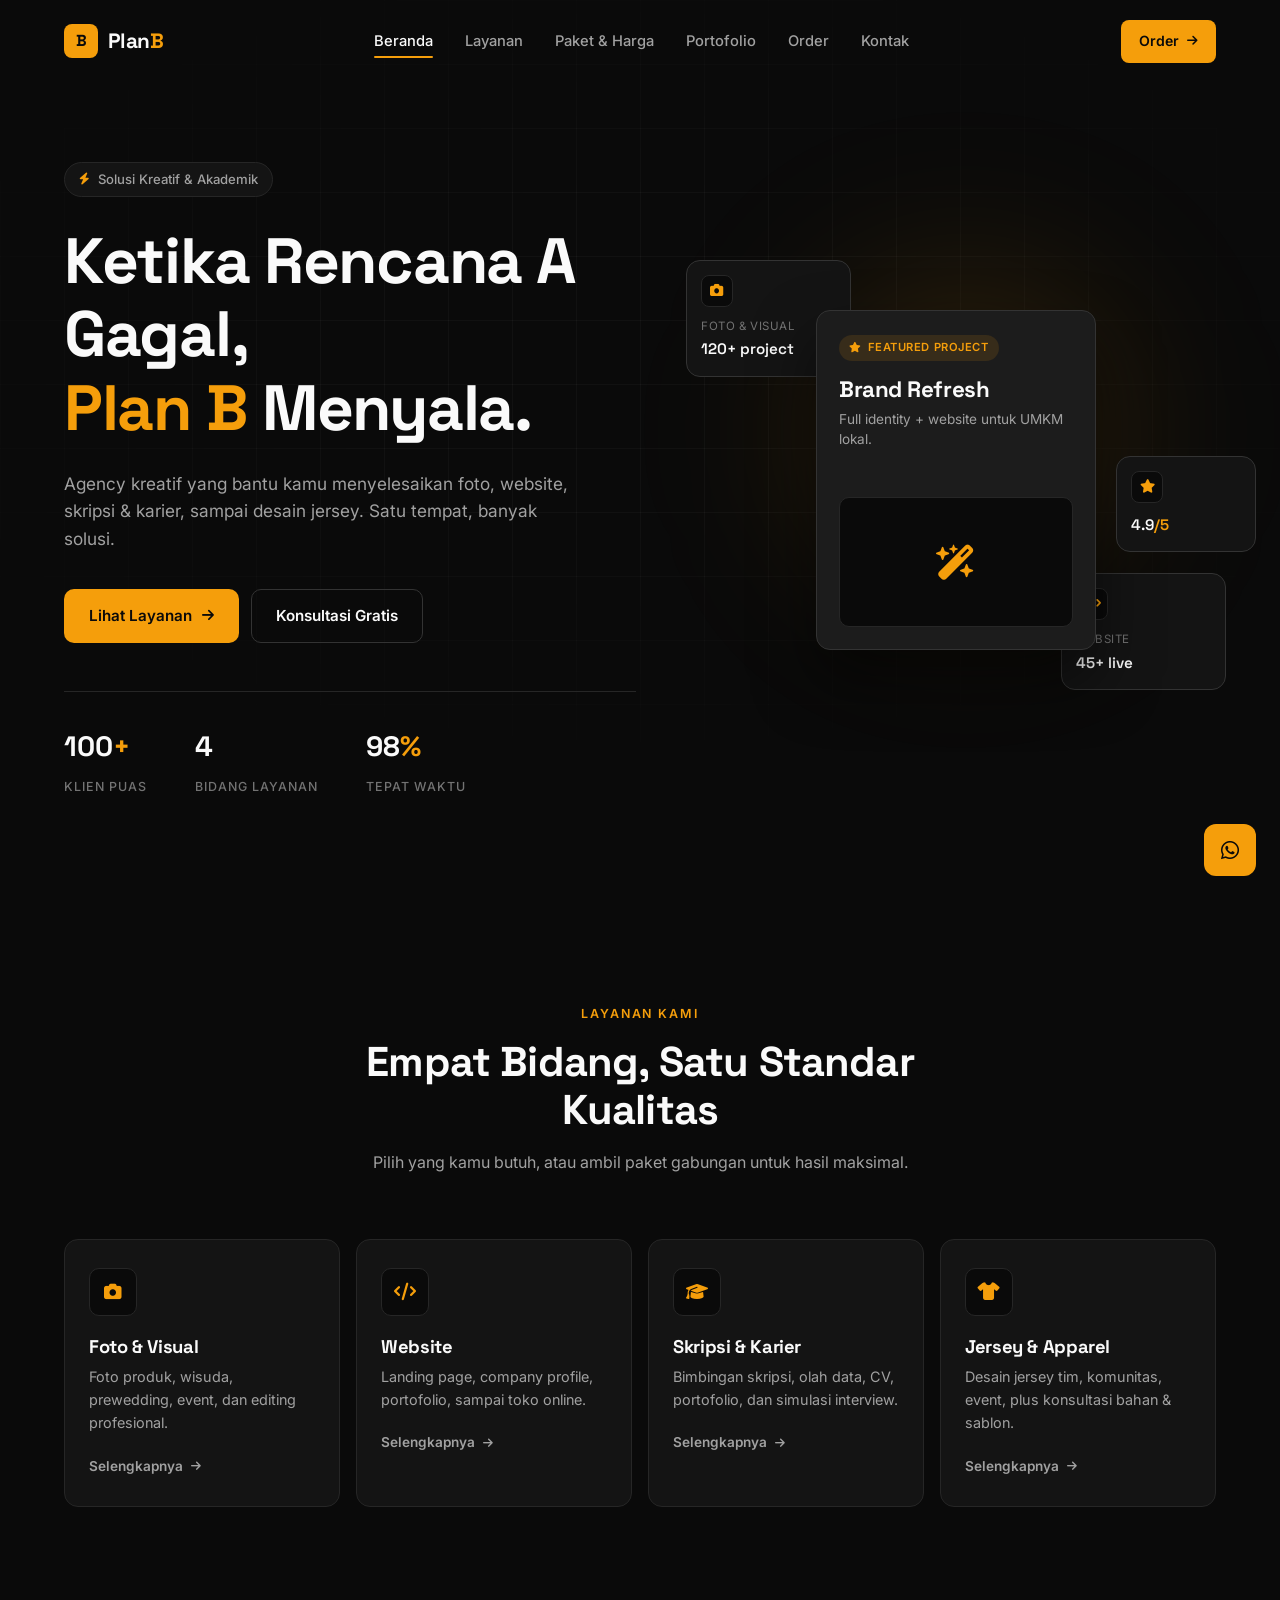
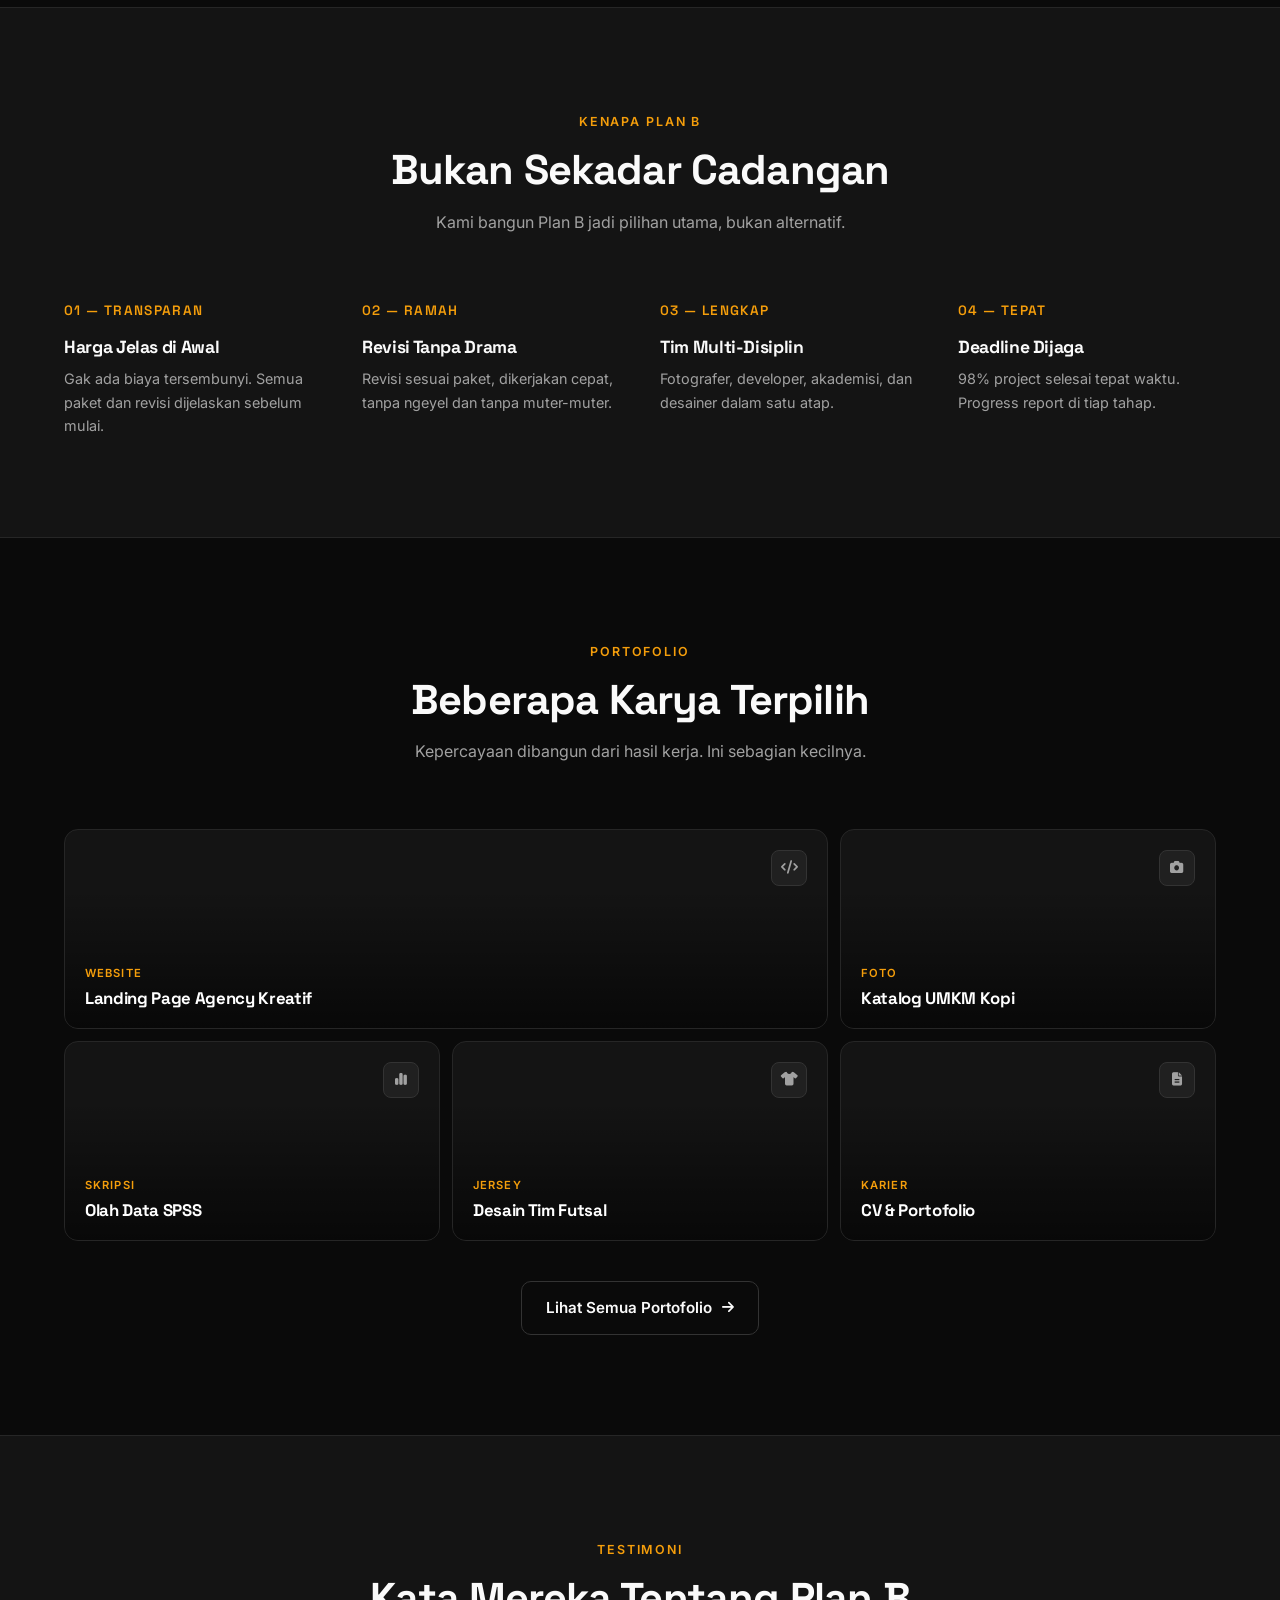
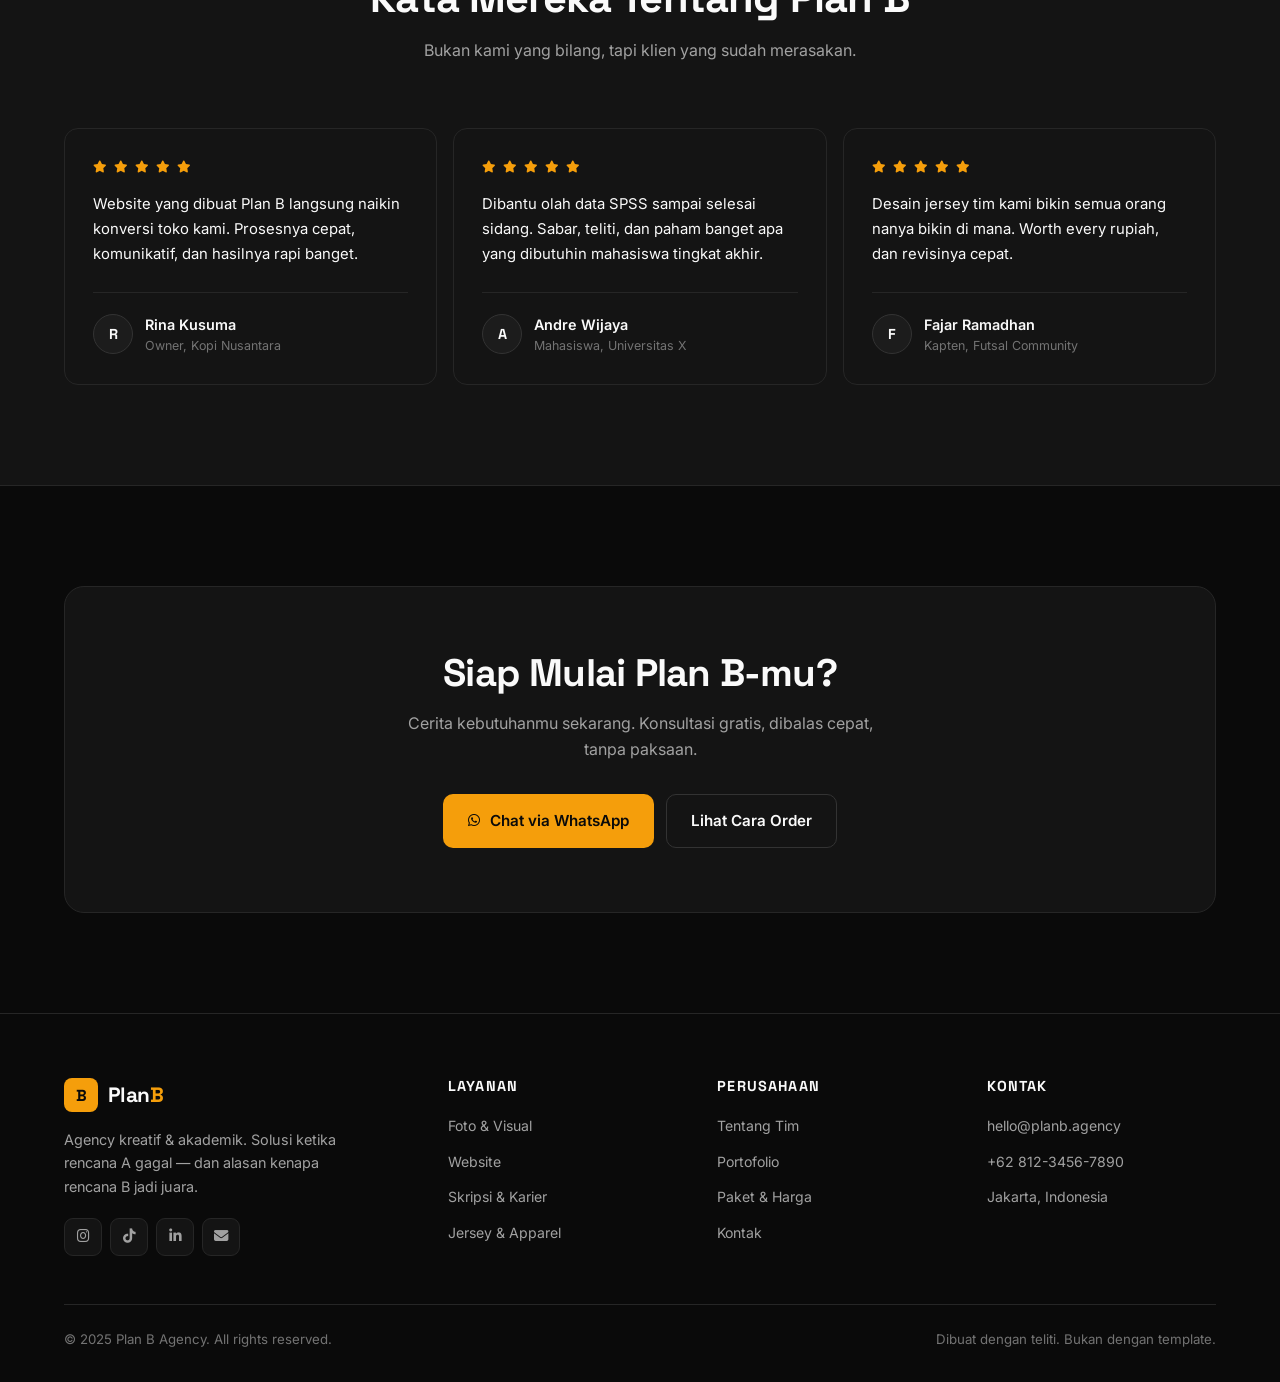
==== commit 2fe4e39b: "Update" ====
--- a/index.html
+++ b/index.html
@@ -31,7 +31,7 @@
       <li><a href="layanan.html">Layanan</a></li>
       <li><a href="paket.html">Paket & Harga</a></li>
       <li><a href="portofolio.html">Portofolio</a></li>
-      <li><a href="tim.html">Tim</a></li>
+      <li><a href="order.html">Order</a></li>
       <li><a href="kontak.html">Kontak</a></li>
     </ul>
 
--- a/assets/css/style.css
+++ b/assets/css/style.css
@@ -23,6 +23,141 @@
   --navbar-h: 70px;
   --quicknav-h: 58px;
   --space-section: 100px;
+}
+
+/* ============================================
+   LOADING SCREEN — Plan B
+   Overlay transparan — website tetap kelihatan
+   ============================================ */
+
+/* Cegah scroll saat loading */
+body.pb-loading {
+  overflow: hidden;
+}
+
+.pb-loader {
+  position: fixed;
+  inset: 0;
+  z-index: 9999;
+
+  /* Overlay gelap tipis — website tetap kelihatan di belakang */
+  background: rgba(10, 10, 10, 0.72);
+
+  /* Blur halus biar fokus ke spinner, tapi konten masih samar-samar kelihatan */
+  backdrop-filter: blur(6px);
+  -webkit-backdrop-filter: blur(6px);
+
+  display: flex;
+  align-items: center;
+  justify-content: center;
+
+  opacity: 1;
+  transition: opacity 0.4s ease, visibility 0.4s ease, backdrop-filter 0.4s ease;
+}
+
+.pb-loader.pb-loader-hide {
+  opacity: 0;
+  visibility: hidden;
+  pointer-events: none;
+  backdrop-filter: blur(0);
+  -webkit-backdrop-filter: blur(0);
+}
+
+.pb-loader-inner {
+  display: flex;
+  flex-direction: column;
+  align-items: center;
+  gap: 24px;
+}
+
+/* Logo mark B — sedikit lebih kecil biar gak terlalu dominan */
+.pb-loader-logo {
+  animation: pbLogoIn 0.6s cubic-bezier(0.16, 1, 0.3, 1) forwards;
+  opacity: 0;
+  transform: scale(0.8);
+}
+
+.pb-loader-mark {
+  width: 52px;
+  height: 52px;
+  border-radius: 14px;
+  background: var(--accent);
+  display: flex;
+  align-items: center;
+  justify-content: center;
+  color: #0A0A0A;
+  font-family: 'Space Grotesk', sans-serif;
+  font-weight: 800;
+  font-size: 1.4rem;
+  box-shadow: 0 0 40px rgba(245, 158, 11, 0.45);
+  animation: pbMarkPulse 1.5s ease-in-out infinite;
+}
+
+@keyframes pbLogoIn {
+  from {
+    opacity: 0;
+    transform: scale(0.8);
+  }
+  to {
+    opacity: 1;
+    transform: scale(1);
+  }
+}
+
+@keyframes pbMarkPulse {
+  0%, 100% {
+    box-shadow: 0 0 40px rgba(245, 158, 11, 0.45);
+  }
+  50% {
+    box-shadow: 0 0 60px rgba(245, 158, 11, 0.65);
+  }
+}
+
+/* Spinner amber — dua ring */
+.pb-loader-spinner {
+  position: relative;
+  width: 34px;
+  height: 34px;
+  border-radius: 50%;
+  border: 2px solid rgba(255, 255, 255, 0.08);
+  border-top-color: var(--accent);
+  opacity: 0;
+  animation: pbSpin 0.7s linear infinite, pbFadeIn 0.4s ease 0.2s forwards;
+}
+
+.pb-loader-spinner::after {
+  content: '';
+  position: absolute;
+  inset: 5px;
+  border-radius: 50%;
+  border: 2px solid transparent;
+  border-top-color: rgba(245, 158, 11, 0.5);
+  animation: pbSpin 1s linear infinite reverse;
+}
+
+@keyframes pbSpin {
+  to {
+    transform: rotate(360deg);
+  }
+}
+
+@keyframes pbFadeIn {
+  to { opacity: 1; }
+}
+
+/* ============================================
+   REDUCED MOTION — langsung tampil tanpa animasi
+   ============================================ */
+@media (prefers-reduced-motion: reduce) {
+  .pb-loader,
+  .pb-loader-logo,
+  .pb-loader-mark,
+  .pb-loader-spinner {
+    animation: none !important;
+    transition: none !important;
+  }
+  .pb-loader-logo,
+  .pb-loader-spinner { opacity: 1; transform: none; }
 }
 
 html { scroll-behavior: smooth; }
@@ -2343,4 +2478,1498 @@
   .form-group input,
   .form-group select,
   .form-group textarea { font-size: 0.9rem; padding: 11px 14px; }
+}
+
+/* ============================================
+   ORDER FLOW — Step Indicator
+   ============================================ */
+.order-flow {
+  padding: calc(var(--navbar-h) + 60px) 0 100px;
+  min-height: 100vh;
+  background: var(--bg);
+}
+
+.step-indicator {
+  display: flex;
+  align-items: center;
+  justify-content: center;
+  gap: 0;
+  margin-bottom: 56px;
+  max-width: 640px;
+  margin-left: auto;
+  margin-right: auto;
+}
+
+.step-item {
+  display: flex;
+  flex-direction: column;
+  align-items: center;
+  gap: 10px;
+  flex-shrink: 0;
+}
+
+.step-circle {
+  width: 40px;
+  height: 40px;
+  border-radius: 50%;
+  background: var(--surface);
+  border: 2px solid var(--border);
+  display: flex;
+  align-items: center;
+  justify-content: center;
+  font-family: 'Space Grotesk', sans-serif;
+  font-weight: 700;
+  font-size: 0.9rem;
+  color: var(--muted);
+  transition: all 0.3s ease;
+  position: relative;
+}
+.step-circle i {
+  display: none;
+  font-size: 0.85rem;
+}
+
+.step-item.is-active .step-circle {
+  background: var(--accent);
+  border-color: var(--accent);
+  color: #0A0A0A;
+  box-shadow: 0 0 24px rgba(245, 158, 11, 0.35);
+}
+.step-item.is-done .step-circle {
+  background: var(--accent-dim);
+  border-color: var(--accent);
+  color: var(--accent);
+}
+.step-item.is-done .step-circle span { display: none; }
+.step-item.is-done .step-circle i { display: block; }
+
+.step-label {
+  font-size: 0.72rem;
+  color: var(--muted-dim);
+  text-transform: uppercase;
+  letter-spacing: 0.05em;
+  font-weight: 600;
+  text-align: center;
+  white-space: nowrap;
+}
+.step-item.is-active .step-label { color: var(--accent); }
+.step-item.is-done .step-label { color: var(--muted); }
+
+.step-line {
+  flex: 1;
+  height: 2px;
+  background: var(--border);
+  margin: 0 8px;
+  margin-bottom: 28px;
+  min-width: 24px;
+}
+
+/* ============================================
+   ORDER FLOW — Screens
+   ============================================ */
+.screen {
+  display: none;
+  animation: screenIn 0.4s ease;
+}
+.screen.is-active { display: block; }
+
+@keyframes screenIn {
+  from { opacity: 0; transform: translateY(12px); }
+  to { opacity: 1; transform: translateY(0); }
+}
+
+.screen-head {
+  text-align: center;
+  max-width: 560px;
+  margin: 0 auto 48px;
+}
+.screen-head h1 {
+  font-size: clamp(1.75rem, 3.5vw, 2.4rem);
+  margin: 12px 0 14px;
+}
+.screen-head p {
+  color: var(--muted);
+  font-size: 1rem;
+  line-height: 1.65;
+}
+
+/* ============================================
+   FORM ORDER
+   ============================================ */
+.order-form {
+  max-width: 720px;
+  margin: 0 auto;
+  background: var(--surface);
+  border: 1px solid var(--border);
+  border-radius: 20px;
+  padding: 40px;
+}
+.order-form .form-row {
+  display: grid;
+  grid-template-columns: 1fr 1fr;
+  gap: 18px;
+}
+.form-group {
+  display: flex;
+  flex-direction: column;
+  gap: 8px;
+  margin-bottom: 20px;
+}
+.form-group.is-hidden { display: none; }
+.form-group label {
+  font-size: 0.88rem;
+  font-weight: 600;
+  color: var(--text);
+}
+.form-group .required { color: var(--accent); }
+
+.form-group input,
+.form-group select,
+.form-group textarea {
+  width: 100%;
+  padding: 13px 16px;
+  background: var(--bg);
+  border: 1px solid var(--border);
+  border-radius: 10px;
+  color: var(--text);
+  font-family: inherit;
+  font-size: 0.94rem;
+  transition: all 0.2s;
+  outline: none;
+}
+.form-group input::placeholder,
+.form-group textarea::placeholder { color: var(--muted-dim); }
+.form-group input:focus,
+.form-group select:focus,
+.form-group textarea:focus {
+  border-color: var(--accent);
+  box-shadow: 0 0 0 3px rgba(245, 158, 11, 0.15);
+}
+.form-group input.is-invalid,
+.form-group select.is-invalid,
+.form-group textarea.is-invalid {
+  border-color: #ef4444;
+}
+.form-group textarea { resize: vertical; min-height: 100px; line-height: 1.6; }
+.form-group select {
+  appearance: none;
+  background-image: url("data:image/svg+xml;charset=utf-8,%3Csvg xmlns='http://www.w3.org/2000/svg' width='12' height='8' viewBox='0 0 12 8'%3E%3Cpath fill='%23A1A1A1' d='M6 8L0 0h12z'/%3E%3C/svg%3E");
+  background-repeat: no-repeat;
+  background-position: right 16px center;
+  padding-right: 40px;
+  cursor: pointer;
+}
+.form-group select option,
+.form-group select optgroup {
+  background: var(--surface);
+  color: var(--text);
+}
+.form-hint {
+  font-size: 0.78rem;
+  color: var(--muted-dim);
+  margin-top: 4px;
+  line-height: 1.5;
+}
+.form-error {
+  font-size: 0.8rem;
+  color: #ef4444;
+  display: none;
+  margin-top: 2px;
+}
+.form-error.is-visible { display: block; }
+
+.redeem-input-wrap {
+  display: flex;
+  gap: 10px;
+}
+.redeem-input-wrap input {
+  flex: 1;
+  font-family: 'Space Grotesk', monospace;
+  letter-spacing: 0.05em;
+  font-weight: 600;
+}
+.redeem-input-wrap .btn {
+  flex-shrink: 0;
+  padding: 12px 18px;
+  font-size: 0.88rem;
+}
+
+.form-actions {
+  display: flex;
+  gap: 12px;
+  flex-wrap: wrap;
+  padding-top: 20px;
+  border-top: 1px solid var(--border);
+  margin-top: 8px;
+}
+
+/* Success simple */
+.screen-success {
+  max-width: 560px;
+  margin: 0 auto;
+  text-align: center;
+  padding: 60px 40px;
+  background: var(--surface);
+  border: 1px solid var(--border);
+  border-radius: 20px;
+}
+.success-icon {
+  width: 72px;
+  height: 72px;
+  border-radius: 50%;
+  background: var(--accent-dim);
+  border: 2px solid var(--accent);
+  display: flex;
+  align-items: center;
+  justify-content: center;
+  color: var(--accent);
+  font-size: 2rem;
+  margin: 0 auto 24px;
+}
+.screen-success h2 {
+  font-size: 1.5rem;
+  margin-bottom: 12px;
+}
+.screen-success p {
+  color: var(--muted);
+  line-height: 1.7;
+  margin-bottom: 28px;
+}
+.success-actions {
+  display: flex;
+  gap: 12px;
+  justify-content: center;
+  flex-wrap: wrap;
+}
+
+/* ============================================
+   REDEEM — Rincian
+   ============================================ */
+.redeem-card {
+  max-width: 720px;
+  margin: 0 auto;
+  background: var(--surface);
+  border: 1px solid var(--border);
+  border-radius: 20px;
+  padding: 36px;
+}
+
+.redeem-customer {
+  display: flex;
+  align-items: center;
+  gap: 16px;
+  padding-bottom: 24px;
+  border-bottom: 1px solid var(--border);
+  margin-bottom: 28px;
+}
+.redeem-customer-icon {
+  width: 52px;
+  height: 52px;
+  border-radius: 14px;
+  background: var(--accent-dim);
+  border: 1px solid rgba(245, 158, 11, 0.25);
+  display: flex;
+  align-items: center;
+  justify-content: center;
+  color: var(--accent);
+  font-size: 1.15rem;
+  flex-shrink: 0;
+}
+.redeem-customer-label {
+  font-size: 0.72rem;
+  color: var(--muted-dim);
+  text-transform: uppercase;
+  letter-spacing: 0.08em;
+  font-weight: 600;
+  display: block;
+  margin-bottom: 2px;
+}
+.redeem-customer-name {
+  font-family: 'Space Grotesk', sans-serif;
+  font-weight: 700;
+  font-size: 1.1rem;
+  display: block;
+  color: var(--text);
+}
+.redeem-customer-meta {
+  color: var(--muted);
+  font-size: 0.82rem;
+}
+
+.redeem-section {
+  margin-bottom: 24px;
+}
+.redeem-section h3,
+.redeem-agreement h3 {
+  font-size: 0.95rem;
+  margin-bottom: 14px;
+  display: flex;
+  align-items: center;
+  gap: 8px;
+}
+.redeem-section h3 i,
+.redeem-agreement h3 i { color: var(--accent); font-size: 0.85rem; }
+
+.redeem-items {
+  list-style: none;
+}
+.redeem-item {
+  display: flex;
+  justify-content: space-between;
+  gap: 12px;
+  padding: 11px 0;
+  border-bottom: 1px solid var(--border);
+  font-size: 0.93rem;
+  color: var(--text);
+}
+.redeem-item:last-child { border-bottom: none; }
+.redeem-item span:last-child {
+  font-weight: 600;
+  white-space: nowrap;
+}
+
+.redeem-totals {
+  padding: 18px 20px;
+  background: var(--bg);
+  border-radius: 12px;
+  margin-bottom: 20px;
+}
+.redeem-total-row {
+  display: flex;
+  justify-content: space-between;
+  padding: 8px 0;
+  font-size: 0.94rem;
+}
+.redeem-total-row.muted { color: var(--muted); font-size: 0.86rem; }
+.redeem-total-row strong {
+  font-family: 'Space Grotesk', sans-serif;
+  font-size: 1.05rem;
+}
+
+.redeem-active {
+  padding: 22px;
+  background: linear-gradient(135deg, rgba(245, 158, 11, 0.12) 0%, rgba(245, 158, 11, 0.06) 100%);
+  border: 1px solid rgba(245, 158, 11, 0.3);
+  border-radius: 14px;
+  margin-bottom: 24px;
+  display: flex;
+  flex-direction: column;
+  gap: 4px;
+}
+.redeem-active-label {
+  font-size: 0.72rem;
+  color: var(--muted);
+  text-transform: uppercase;
+  letter-spacing: 0.08em;
+  font-weight: 600;
+}
+.redeem-active-phase {
+  color: var(--muted);
+  font-size: 0.86rem;
+}
+.redeem-active-amount {
+  font-family: 'Space Grotesk', sans-serif;
+  font-size: 1.85rem;
+  font-weight: 700;
+  color: var(--accent);
+  line-height: 1.2;
+  margin-top: 4px;
+}
+
+.redeem-agreement {
+  padding-top: 20px;
+  margin-bottom: 20px;
+  border-top: 1px solid var(--border);
+}
+.redeem-agreement p {
+  color: var(--muted);
+  font-size: 0.9rem;
+  line-height: 1.7;
+}
+
+.redeem-check {
+  display: flex;
+  align-items: flex-start;
+  gap: 12px;
+  padding: 16px;
+  background: var(--bg);
+  border-radius: 10px;
+  margin-bottom: 24px;
+  cursor: pointer;
+}
+.redeem-check input[type="checkbox"] {
+  width: 18px;
+  height: 18px;
+  margin-top: 2px;
+  accent-color: var(--accent);
+  cursor: pointer;
+  flex-shrink: 0;
+}
+.redeem-check span {
+  color: var(--text);
+  font-size: 0.9rem;
+  line-height: 1.6;
+}
+
+.redeem-actions {
+  display: flex;
+  gap: 12px;
+  flex-wrap: wrap;
+  padding-top: 20px;
+  border-top: 1px solid var(--border);
+}
+
+/* ============================================
+   STATUS SCREEN (error/expired/used)
+   ============================================ */
+.status-screen {
+  max-width: 520px;
+  margin: 0 auto;
+  text-align: center;
+  padding: 60px 40px;
+  background: var(--surface);
+  border: 1px solid var(--border);
+  border-radius: 20px;
+}
+.status-icon {
+  width: 72px;
+  height: 72px;
+  border-radius: 50%;
+  background: var(--accent-dim);
+  border: 2px solid var(--accent);
+  display: flex;
+  align-items: center;
+  justify-content: center;
+  color: var(--accent);
+  font-size: 2rem;
+  margin: 0 auto 24px;
+}
+.status-icon.is-danger {
+  background: rgba(239, 68, 68, 0.1);
+  border-color: #ef4444;
+  color: #ef4444;
+}
+.status-icon.is-warning {
+  background: rgba(245, 158, 11, 0.1);
+  border-color: var(--accent);
+  color: var(--accent);
+}
+.status-icon.is-info {
+  background: rgba(59, 130, 246, 0.1);
+  border-color: #3b82f6;
+  color: #3b82f6;
+}
+.status-screen h2 {
+  font-size: 1.5rem;
+  margin-bottom: 12px;
+}
+.status-screen p {
+  color: var(--muted);
+  font-size: 0.95rem;
+  line-height: 1.7;
+  margin-bottom: 28px;
+}
+.status-actions {
+  display: flex;
+  gap: 12px;
+  justify-content: center;
+  flex-wrap: wrap;
+}
+
+/* ============================================
+   PAYMENT QRIS
+   ============================================ */
+.payment-layout {
+  display: grid;
+  grid-template-columns: 1fr 1fr;
+  gap: 24px;
+  max-width: 900px;
+  margin: 0 auto;
+}
+
+.payment-qr-card {
+  background: var(--surface);
+  border: 1px solid var(--border);
+  border-radius: 20px;
+  padding: 32px;
+}
+
+.qr-timer {
+  display: inline-flex;
+  align-items: center;
+  gap: 8px;
+  padding: 8px 16px;
+  background: rgba(245, 158, 11, 0.1);
+  border: 1px solid rgba(245, 158, 11, 0.3);
+  border-radius: 999px;
+  font-size: 0.86rem;
+  color: var(--muted);
+  margin-bottom: 24px;
+}
+.qr-timer i { color: var(--accent); }
+.qr-timer strong {
+  color: var(--accent);
+  font-family: 'Space Grotesk', sans-serif;
+  font-weight: 700;
+  font-size: 1rem;
+}
+
+.qr-box {
+  aspect-ratio: 1;
+  max-width: 280px;
+  margin: 0 auto 24px;
+  background: white;
+  border-radius: 16px;
+  display: flex;
+  align-items: center;
+  justify-content: center;
+  padding: 20px;
+  position: relative;
+  overflow: hidden;
+}
+.qr-box::before {
+  content: '';
+  position: absolute;
+  inset: 16px;
+  background-image:
+    repeating-linear-gradient(0deg, #0A0A0A 0, #0A0A0A 8px, transparent 8px, transparent 16px),
+    repeating-linear-gradient(90deg, #0A0A0A 0, #0A0A0A 8px, transparent 8px, transparent 16px);
+  opacity: 0.15;
+  border-radius: 8px;
+}
+.qr-placeholder {
+  display: flex;
+  flex-direction: column;
+  align-items: center;
+  gap: 8px;
+  color: #0A0A0A;
+  position: relative;
+  z-index: 1;
+}
+.qr-placeholder i { font-size: 3rem; opacity: 0.4; }
+.qr-placeholder span { font-size: 0.85rem; font-weight: 600; opacity: 0.5; }
+
+.qr-amount-box {
+  padding: 20px;
+  background: var(--bg);
+  border-radius: 12px;
+  text-align: center;
+}
+.qr-amount-label {
+  font-size: 0.75rem;
+  color: var(--muted-dim);
+  text-transform: uppercase;
+  letter-spacing: 0.08em;
+  font-weight: 600;
+  display: block;
+  margin-bottom: 10px;
+}
+.qr-amount-row {
+  display: flex;
+  align-items: center;
+  justify-content: center;
+  gap: 12px;
+  flex-wrap: wrap;
+}
+.qr-amount {
+  font-family: 'Space Grotesk', sans-serif;
+  font-size: 1.85rem;
+  font-weight: 700;
+  color: var(--accent);
+  letter-spacing: -0.02em;
+}
+.btn-copy {
+  display: inline-flex;
+  align-items: center;
+  gap: 6px;
+  padding: 8px 14px;
+  background: var(--surface);
+  border: 1px solid var(--border-strong);
+  border-radius: 8px;
+  color: var(--text);
+  font-size: 0.82rem;
+  font-weight: 600;
+  cursor: pointer;
+  transition: all 0.2s;
+  font-family: inherit;
+}
+.btn-copy:hover {
+  border-color: var(--accent);
+  color: var(--accent);
+}
+.btn-copy i { font-size: 0.75rem; }
+
+.qr-amount-hint {
+  font-size: 0.78rem;
+  color: var(--muted);
+  margin-top: 12px;
+  line-height: 1.5;
+  display: block;
+}
+.qr-amount-hint strong { color: var(--accent); }
+
+.payment-info-card {
+  background: var(--surface);
+  border: 1px solid var(--border);
+  border-radius: 20px;
+  padding: 32px;
+  display: flex;
+  flex-direction: column;
+  gap: 24px;
+}
+
+.payment-steps h3 {
+  font-size: 1rem;
+  margin-bottom: 16px;
+  display: flex;
+  align-items: center;
+  gap: 8px;
+}
+.payment-steps h3 i { color: var(--accent); font-size: 0.9rem; }
+.payment-steps ol {
+  list-style: none;
+  counter-reset: step;
+  padding-left: 0;
+}
+.payment-steps ol li {
+  counter-increment: step;
+  position: relative;
+  padding: 10px 0 10px 42px;
+  font-size: 0.92rem;
+  color: var(--text);
+  line-height: 1.6;
+}
+.payment-steps ol li::before {
+  content: counter(step);
+  position: absolute;
+  left: 0;
+  top: 10px;
+  width: 28px;
+  height: 28px;
+  border-radius: 50%;
+  background: var(--accent-dim);
+  border: 1px solid var(--accent);
+  color: var(--accent);
+  font-family: 'Space Grotesk', sans-serif;
+  font-weight: 700;
+  font-size: 0.8rem;
+  display: flex;
+  align-items: center;
+  justify-content: center;
+}
+.payment-steps ol li strong { color: var(--accent); }
+
+.payment-actions {
+  display: flex;
+  flex-direction: column;
+  gap: 10px;
+  margin-top: auto;
+  padding-top: 24px;
+  border-top: 1px solid var(--border);
+}
+.payment-actions .btn { justify-content: center; }
+
+/* ============================================
+   MODAL UPLOAD
+   ============================================ */
+.modal {
+  position: fixed;
+  inset: 0;
+  z-index: 300;
+  display: flex;
+  align-items: center;
+  justify-content: center;
+  padding: 24px;
+  opacity: 0;
+  visibility: hidden;
+  transition: opacity 0.3s, visibility 0.3s;
+}
+.modal.is-open { opacity: 1; visibility: visible; }
+
+.modal-backdrop {
+  position: absolute;
+  inset: 0;
+  background: rgba(0, 0, 0, 0.8);
+  backdrop-filter: blur(6px);
+}
+
+.modal-box {
+  position: relative;
+  z-index: 1;
+  background: var(--surface);
+  border: 1px solid var(--border);
+  border-radius: 20px;
+  max-width: 480px;
+  width: 100%;
+  padding: 32px;
+  transform: scale(0.95);
+  transition: transform 0.3s;
+}
+.modal.is-open .modal-box { transform: scale(1); }
+
+.modal-close {
+  position: absolute;
+  top: 16px;
+  right: 16px;
+  width: 36px;
+  height: 36px;
+  border-radius: 8px;
+  background: var(--bg);
+  border: 1px solid var(--border);
+  color: var(--muted);
+  cursor: pointer;
+  display: flex;
+  align-items: center;
+  justify-content: center;
+  transition: all 0.2s;
+}
+.modal-close:hover { color: var(--text); border-color: var(--border-strong); }
+
+.modal-header { margin-bottom: 24px; padding-right: 40px; }
+.modal-header h2 {
+  font-size: 1.25rem;
+  margin-bottom: 8px;
+}
+.modal-header p {
+  color: var(--muted);
+  font-size: 0.88rem;
+  line-height: 1.6;
+}
+
+.upload-zone {
+  position: relative;
+  border: 2px dashed var(--border-strong);
+  border-radius: 14px;
+  padding: 32px 20px;
+  text-align: center;
+  cursor: pointer;
+  transition: all 0.2s;
+  background: var(--bg);
+  margin-bottom: 16px;
+}
+.upload-zone:hover {
+  border-color: var(--accent);
+  background: rgba(245, 158, 11, 0.04);
+}
+
+.upload-placeholder {
+  display: flex;
+  flex-direction: column;
+  align-items: center;
+  gap: 8px;
+  color: var(--muted);
+}
+.upload-placeholder i {
+  font-size: 2rem;
+  color: var(--accent);
+  margin-bottom: 8px;
+}
+.upload-placeholder p { font-size: 0.92rem; }
+.upload-placeholder strong { color: var(--text); }
+.upload-placeholder span { font-size: 0.78rem; color: var(--muted-dim); }
+
+.upload-preview {
+  position: relative;
+  display: flex;
+  align-items: center;
+  justify-content: center;
+}
+.upload-preview img {
+  max-width: 100%;
+  max-height: 200px;
+  border-radius: 10px;
+  object-fit: contain;
+}
+.upload-remove {
+  position: absolute;
+  top: -8px;
+  right: -8px;
+  width: 32px;
+  height: 32px;
+  border-radius: 50%;
+  background: #ef4444;
+  color: white;
+  border: 2px solid var(--surface);
+  cursor: pointer;
+  display: flex;
+  align-items: center;
+  justify-content: center;
+  font-size: 0.85rem;
+}
+
+.modal-actions {
+  display: flex;
+  gap: 12px;
+  justify-content: flex-end;
+  flex-wrap: wrap;
+  padding-top: 16px;
+  border-top: 1px solid var(--border);
+}
+
+/* ============================================
+   RESULT SCREEN
+   ============================================ */
+.result-card {
+  max-width: 640px;
+  margin: 0 auto;
+}
+.result-status {
+  text-align: center;
+  padding: 40px;
+  background: var(--surface);
+  border: 1px solid var(--border);
+  border-radius: 20px;
+  margin-bottom: 20px;
+}
+.result-icon {
+  width: 88px;
+  height: 88px;
+  border-radius: 50%;
+  background: var(--accent-dim);
+  border: 2px solid var(--accent);
+  display: flex;
+  align-items: center;
+  justify-content: center;
+  color: var(--accent);
+  font-size: 2.5rem;
+  margin: 0 auto 24px;
+}
+.result-status-waiting .result-icon {
+  background: rgba(59, 130, 246, 0.1);
+  border-color: #3b82f6;
+  color: #3b82f6;
+}
+.result-status-ok .result-icon {
+  background: rgba(34, 197, 94, 0.1);
+  border-color: #22c55e;
+  color: #22c55e;
+}
+.result-status-reject .result-icon {
+  background: rgba(239, 68, 68, 0.1);
+  border-color: #ef4444;
+  color: #ef4444;
+}
+.result-status-expired .result-icon {
+  background: rgba(245, 158, 11, 0.1);
+  border-color: var(--accent);
+  color: var(--accent);
+}
+.result-status h2 {
+  font-size: 1.5rem;
+  margin-bottom: 12px;
+}
+.result-status p {
+  color: var(--muted);
+  font-size: 0.95rem;
+  line-height: 1.7;
+}
+.result-status p strong { color: #ef4444; }
+
+.result-info {
+  background: rgba(59, 130, 246, 0.08);
+  border: 1px solid rgba(59, 130, 246, 0.25);
+  border-radius: 12px;
+  padding: 16px 18px;
+  margin-bottom: 20px;
+}
+.result-info p {
+  color: var(--text);
+  font-size: 0.88rem;
+  line-height: 1.6;
+  display: flex;
+  gap: 10px;
+  align-items: flex-start;
+}
+.result-info i { color: #3b82f6; margin-top: 3px; flex-shrink: 0; }
+
+.result-summary, .result-next {
+  background: var(--surface);
+  border: 1px solid var(--border);
+  border-radius: 16px;
+  padding: 24px;
+  margin-bottom: 16px;
+}
+.result-summary h3, .result-next h3 {
+  font-size: 1rem;
+  margin-bottom: 16px;
+  display: flex;
+  align-items: center;
+  gap: 8px;
+}
+.result-summary h3 i, .result-next h3 i {
+  color: var(--accent);
+  font-size: 0.85rem;
+}
+.summary-row {
+  display: flex;
+  justify-content: space-between;
+  padding: 10px 0;
+  font-size: 0.92rem;
+  border-bottom: 1px solid var(--border);
+}
+.summary-row:last-child { border-bottom: none; }
+.summary-row span:first-child { color: var(--muted); }
+.summary-row strong { color: var(--text); }
+
+.badge-ok {
+  padding: 3px 10px;
+  background: rgba(34, 197, 94, 0.12);
+  border: 1px solid #22c55e;
+  border-radius: 999px;
+  color: #22c55e;
+  font-size: 0.78rem;
+  font-weight: 600;
+}
+
+.result-next p {
+  color: var(--muted);
+  font-size: 0.92rem;
+  line-height: 1.7;
+}
+
+.result-actions {
+  display: flex;
+  gap: 12px;
+  justify-content: center;
+  flex-wrap: wrap;
+}
+
+/* ============================================
+   SIM PANEL (buat testing, hapus di production)
+   ============================================ */
+.sim-panel {
+  position: fixed;
+  bottom: 90px;
+  right: 24px;
+  z-index: 998;
+}
+.sim-toggle {
+  width: 44px;
+  height: 44px;
+  border-radius: 50%;
+  background: rgba(99, 102, 241, 0.9);
+  border: 1px solid rgba(99, 102, 241, 1);
+  color: white;
+  cursor: pointer;
+  display: flex;
+  align-items: center;
+  justify-content: center;
+  font-size: 1rem;
+  box-shadow: 0 4px 16px rgba(99, 102, 241, 0.4);
+}
+.sim-body {
+  position: absolute;
+  bottom: 56px;
+  right: 0;
+  background: var(--surface);
+  border: 1px solid var(--border);
+  border-radius: 14px;
+  padding: 16px;
+  width: 260px;
+  box-shadow: 0 20px 60px rgba(0, 0, 0, 0.5);
+}
+.sim-body h4 {
+  font-size: 0.85rem;
+  margin-bottom: 4px;
+}
+.sim-hint {
+  font-size: 0.72rem;
+  color: var(--muted-dim);
+  margin-bottom: 12px;
+}
+.sim-actions {
+  display: grid;
+  grid-template-columns: 1fr 1fr;
+  gap: 6px;
+}
+.sim-actions button {
+  padding: 7px 10px;
+  background: var(--bg);
+  border: 1px solid var(--border);
+  border-radius: 8px;
+  color: var(--text);
+  font-family: inherit;
+  font-size: 0.72rem;
+  font-weight: 500;
+  cursor: pointer;
+  text-align: left;
+  transition: all 0.2s;
+}
+.sim-actions button:hover {
+  border-color: var(--accent);
+  color: var(--accent);
+}
+
+/* ============================================
+   RESPONSIVE — order flow
+   ============================================ */
+@media (max-width: 992px) {
+  .payment-layout {
+    grid-template-columns: 1fr;
+    max-width: 480px;
+  }
+}
+
+@media (max-width: 768px) {
+  .order-flow { padding: calc(var(--navbar-h) + 40px) 0 72px; }
+  .step-indicator { margin-bottom: 40px; }
+  .step-label { font-size: 0.65rem; }
+  .step-circle { width: 34px; height: 34px; font-size: 0.82rem; }
+  .step-line { margin-bottom: 22px; }
+
+  .order-form { padding: 28px 22px; }
+  .order-form .form-row { grid-template-columns: 1fr; gap: 0; }
+
+  .screen-head { margin-bottom: 32px; }
+  .screen-head h1 { font-size: 1.6rem; }
+
+  .redeem-card { padding: 24px 20px; }
+  .redeem-active-amount { font-size: 1.5rem; }
+  .redeem-actions { flex-direction: column; }
+  .redeem-actions .btn { width: 100%; justify-content: center; }
+
+  .status-screen { padding: 40px 24px; }
+  .status-screen h2 { font-size: 1.3rem; }
+
+  .payment-qr-card { padding: 24px 20px; }
+  .payment-info-card { padding: 24px 20px; }
+  .qr-amount { font-size: 1.5rem; }
+
+  .modal-box { padding: 24px 20px; }
+  .modal-actions { flex-direction: column; }
+  .modal-actions .btn { width: 100%; justify-content: center; }
+
+  .result-status { padding: 32px 24px; }
+  .result-icon { width: 72px; height: 72px; font-size: 2rem; }
+
+  .result-actions { flex-direction: column; }
+  .result-actions .btn { width: 100%; justify-content: center; }
+
+  .sim-body { width: 220px; }
+  .sim-actions { grid-template-columns: 1fr; }
+}
+
+@media (max-width: 480px) {
+  .step-indicator { gap: 4px; }
+  .step-line { margin: 0 4px; margin-bottom: 22px; min-width: 12px; }
+  .step-label { display: none; }
+  .step-circle { width: 30px; height: 30px; font-size: 0.78rem; }
+
+  .order-form { padding: 24px 18px; }
+  .redeem-card { padding: 20px 16px; }
+}
+
+/* ============================================
+   CTA ORDER (di kontak)
+   ============================================ */
+.cta-order-section {
+  background: var(--surface);
+  border-top: 1px solid var(--border);
+  border-bottom: 1px solid var(--border);
+}
+
+.cta-order-box {
+  display: grid;
+  grid-template-columns: 1.3fr 1fr;
+  gap: 48px;
+  align-items: center;
+  position: relative;
+  overflow: hidden;
+}
+
+/* Glow halus di belakang */
+.cta-order-box::before {
+  content: '';
+  position: absolute;
+  top: -50%;
+  right: -10%;
+  width: 500px;
+  height: 500px;
+  background: radial-gradient(circle, var(--accent-glow) 0%, transparent 60%);
+  filter: blur(80px);
+  opacity: 0.5;
+  pointer-events: none;
+  z-index: 0;
+}
+
+.cta-order-main {
+  position: relative;
+  z-index: 1;
+}
+
+.cta-order-badge {
+  display: inline-flex;
+  align-items: center;
+  gap: 8px;
+  padding: 6px 14px;
+  background: var(--accent-dim);
+  border: 1px solid rgba(245, 158, 11, 0.3);
+  border-radius: 999px;
+  color: var(--accent);
+  font-size: 0.78rem;
+  font-weight: 600;
+  letter-spacing: 0.05em;
+  text-transform: uppercase;
+  margin-bottom: 20px;
+}
+.cta-order-badge i { font-size: 0.72rem; }
+
+.cta-order-main h2 {
+  font-size: clamp(1.6rem, 3vw, 2.2rem);
+  margin-bottom: 14px;
+}
+
+.cta-order-main p {
+  color: var(--muted);
+  font-size: 1rem;
+  line-height: 1.7;
+  margin-bottom: 28px;
+  max-width: 460px;
+}
+
+.cta-order-actions {
+  display: flex;
+  gap: 12px;
+  flex-wrap: wrap;
+}
+
+/* 3 benefit card di kanan */
+.cta-order-benefits {
+  position: relative;
+  z-index: 1;
+  display: flex;
+  flex-direction: column;
+  gap: 10px;
+}
+
+.cta-benefit {
+  display: flex;
+  align-items: center;
+  gap: 16px;
+  padding: 18px 20px;
+  background: var(--bg);
+  border: 1px solid var(--border);
+  border-radius: 14px;
+  transition: all 0.25s ease;
+}
+.cta-benefit:hover {
+  border-color: var(--border-strong);
+  transform: translateX(4px);
+}
+
+.cta-benefit-icon {
+  width: 44px;
+  height: 44px;
+  border-radius: 11px;
+  background: var(--accent-dim);
+  border: 1px solid rgba(245, 158, 11, 0.25);
+  display: flex;
+  align-items: center;
+  justify-content: center;
+  color: var(--accent);
+  font-size: 1rem;
+  flex-shrink: 0;
+}
+
+.cta-benefit strong {
+  display: block;
+  font-family: 'Space Grotesk', sans-serif;
+  font-size: 0.95rem;
+  font-weight: 700;
+  color: var(--text);
+  margin-bottom: 2px;
+}
+
+.cta-benefit span {
+  display: block;
+  font-size: 0.83rem;
+  color: var(--muted);
+  line-height: 1.4;
+}
+
+/* ============================================
+   RESPONSIVE — CTA order
+   ============================================ */
+@media (max-width: 992px) {
+  .cta-order-box {
+    grid-template-columns: 1fr;
+    gap: 32px;
+  }
+  .cta-order-main p { max-width: 100%; }
+}
+
+@media (max-width: 768px) {
+  .cta-order-box { gap: 24px; }
+  .cta-order-main h2 { font-size: 1.5rem; }
+  .cta-order-main p { font-size: 0.94rem; }
+
+  .cta-order-actions { flex-direction: column; }
+  .cta-order-actions .btn { width: 100%; justify-content: center; }
+
+  .cta-benefit { padding: 16px; gap: 14px; }
+  .cta-benefit-icon { width: 40px; height: 40px; font-size: 0.9rem; }
+  .cta-benefit strong { font-size: 0.9rem; }
+  .cta-benefit span { font-size: 0.8rem; }
+}
+
+@media (max-width: 480px) {
+  .cta-order-box::before { opacity: 0.3; }
+}
+
+/* ============================================
+   ORDER — Mulai / Chat Admin box (2 Kolom)
+   ============================================ */
+.order-start-box {
+  max-width: 1000px;
+  margin: 0 auto;
+  display: grid;
+  grid-template-columns: 1fr 2fr; /* 1:2 (kiri lebih ramping, kanan lebih lebar) */
+  gap: 28px;
+  align-items: stretch;
+}
+
+/* --- Sisi Kiri: Tombol WA --- */
+.order-chat-btn {
+  display: flex;
+  flex-direction: column;
+  justify-content: center;
+  padding: 40px 32px;
+  background: linear-gradient(135deg, rgba(245, 158, 11, 0.08) 0%, rgba(245, 158, 11, 0.02) 100%);
+  border: 1px solid rgba(245, 158, 11, 0.3);
+  border-radius: 20px;
+  transition: all 0.25s ease;
+  position: relative;
+  overflow: hidden;
+  text-align: center;
+}
+.order-chat-btn:hover {
+  border-color: var(--accent);
+  transform: translateY(-4px);
+  box-shadow: 0 20px 40px rgba(245, 158, 11, 0.1);
+}
+
+.order-chat-icon {
+  width: 64px;
+  height: 64px;
+  border-radius: 16px;
+  background: var(--accent);
+  display: flex;
+  align-items: center;
+  justify-content: center;
+  color: #0A0A0A;
+  font-size: 1.8rem;
+  margin: 0 auto 20px;
+  box-shadow: 0 8px 24px rgba(245, 158, 11, 0.4);
+}
+
+.order-chat-text strong {
+  display: block;
+  font-family: 'Space Grotesk', sans-serif;
+  font-size: 1.25rem;
+  color: var(--text);
+  margin-bottom: 8px;
+}
+.order-chat-text span {
+  display: block;
+  font-size: 0.9rem;
+  color: var(--muted);
+  margin-bottom: 24px;
+}
+
+.order-chat-arrow {
+  display: inline-flex;
+  align-items: center;
+  justify-content: center;
+  width: 40px;
+  height: 40px;
+  border-radius: 50%;
+  background: var(--surface);
+  border: 1px solid var(--border-strong);
+  color: var(--accent);
+  font-size: 1rem;
+  margin: 0 auto;
+  transition: all 0.2s;
+}
+.order-chat-btn:hover .order-chat-arrow {
+  background: var(--accent);
+  color: #0A0A0A;
+  border-color: var(--accent);
+}
+
+/* --- Divider "atau" disembunyikan di desktop --- */
+.order-divider {
+  display: none;
+}
+
+/* --- Sisi Kanan: Form Redeem --- */
+.order-redeem-form {
+  background: var(--surface);
+  border: 1px solid var(--border);
+  border-radius: 20px;
+  padding: 32px;
+  display: flex;
+  flex-direction: column;
+}
+
+.order-redeem-head {
+  display: flex;
+  align-items: flex-start;
+  gap: 14px;
+  margin-bottom: 24px;
+  padding-bottom: 20px;
+  border-bottom: 1px solid var(--border);
+}
+
+.order-redeem-icon {
+  width: 44px;
+  height: 44px;
+  border-radius: 10px;
+  background: var(--accent-dim);
+  border: 1px solid rgba(245, 158, 11, 0.25);
+  display: flex;
+  align-items: center;
+  justify-content: center;
+  color: var(--accent);
+  font-size: 1rem;
+  flex-shrink: 0;
+}
+
+.order-redeem-head h3 {
+  font-size: 1.1rem;
+  margin-bottom: 4px;
+}
+.order-redeem-head p {
+  color: var(--muted);
+  font-size: 0.85rem;
+  line-height: 1.5;
+}
+
+.order-redeem-fields {
+  display: grid;
+  grid-template-columns: 1fr 1fr;
+  gap: 0 16px;
+  margin-bottom: 16px;
+}
+
+.order-redeem-fields .form-group {
+  margin-bottom: 16px;
+}
+
+.optional {
+  font-weight: 400;
+  color: var(--muted-dim);
+  font-size: 0.8rem;
+  margin-left: 4px;
+}
+
+.order-redeem-submit {
+  width: 100%;
+  justify-content: center;
+  margin-top: auto;
+}
+
+/* ============================================
+   ORDER — Note (Belum punya kode)
+   ============================================ */
+.order-note {
+  grid-column: 1 / -1; /* Biar full width di bawah form */
+  display: flex;
+  align-items: center;
+  gap: 16px;
+  padding: 16px 20px;
+  background: var(--surface);
+  border: 1px solid var(--border);
+  border-radius: 14px;
+  margin-top: 8px;
+}
+
+/* Ikon di kiri */
+.order-note-icon {
+  width: 36px;
+  height: 36px;
+  border-radius: 50%;
+  background: rgba(245, 158, 11, 0.1);
+  display: flex;
+  align-items: center;
+  justify-content: center;
+  color: var(--accent);
+  font-size: 1rem;
+  flex-shrink: 0;
+}
+
+/* Teks di tengah */
+.order-note-text {
+  flex: 1;
+  color: var(--muted);
+  font-size: 0.88rem;
+  line-height: 1.6;
+}
+.order-note-text strong {
+  color: var(--text);
+  font-weight: 600;
+}
+
+/* Tombol di kanan */
+.order-note-btn {
+  flex-shrink: 0;
+  padding: 10px 16px;
+  font-size: 0.82rem;
+  border-radius: 8px;
+}
+
+/* Responsive: di HP jadi numpuk vertikal */
+@media (max-width: 768px) {
+  .order-note {
+    flex-direction: column;
+    align-items: flex-start;
+    gap: 12px;
+    padding: 16px;
+  }
+  .order-note-btn {
+    width: 100%;
+    justify-content: center;
+  }
+}
+
+/* ============================================
+   RESPONSIVE — Order Mulai
+   ============================================ */
+@media (max-width: 992px) {
+  .order-start-box {
+    grid-template-columns: 1fr;
+    gap: 20px;
+  }
+  
+  /* Munculin lagi divider "atau" khusus mobile */
+  .order-divider {
+    display: flex;
+    align-items: center;
+    gap: 16px;
+    color: var(--muted-dim);
+    font-size: 0.85rem;
+    text-transform: uppercase;
+    letter-spacing: 0.1em;
+    font-weight: 600;
+  }
+  .order-divider::before,
+  .order-divider::after {
+    content: '';
+    flex: 1;
+    height: 1px;
+    background: var(--border);
+  }
+
+  .order-chat-btn {
+    padding: 32px 24px;
+  }
+  
+  .order-redeem-fields {
+    grid-template-columns: 1fr; /* Balik jadi 1 kolom di HP */
+    gap: 0;
+  }
+}
+
+@media (max-width: 480px) {
+  .order-redeem-form { padding: 24px 20px; }
+  .order-note { font-size: 0.82rem; padding: 14px 16px; }
 }
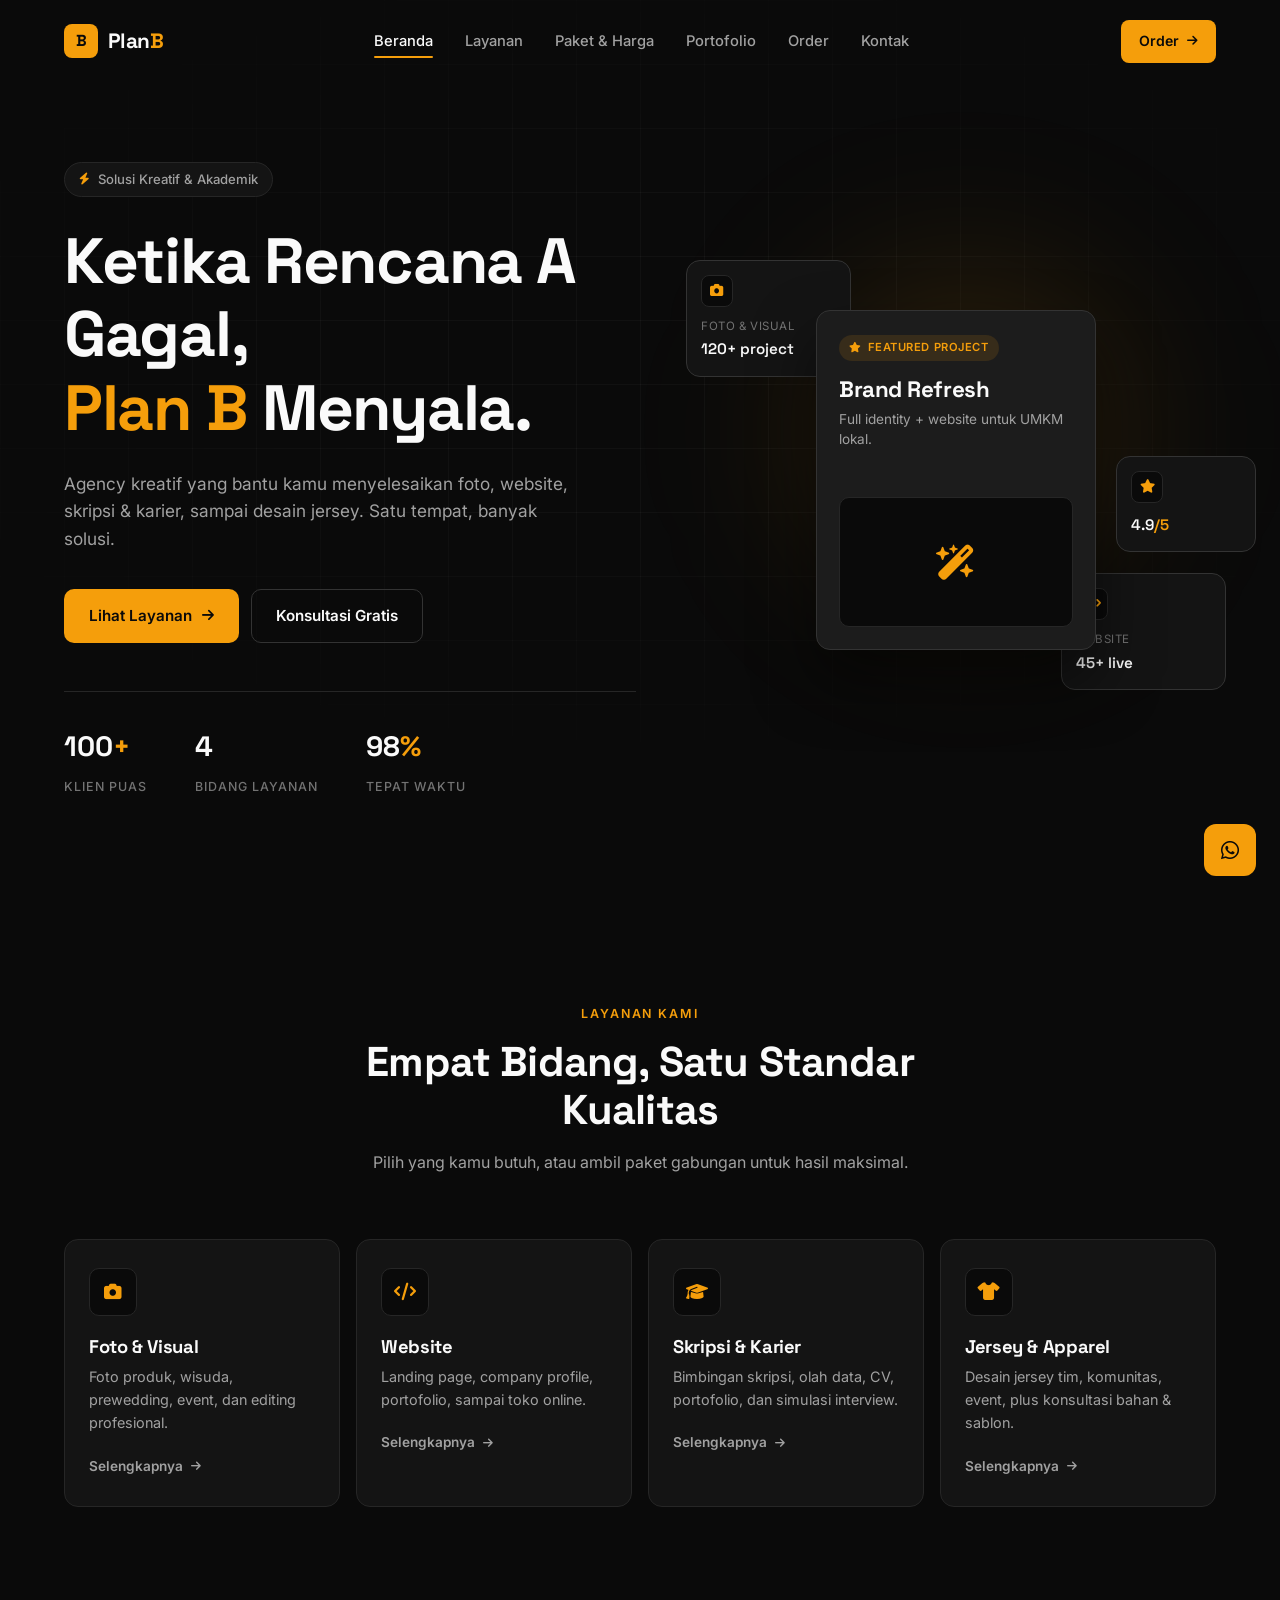
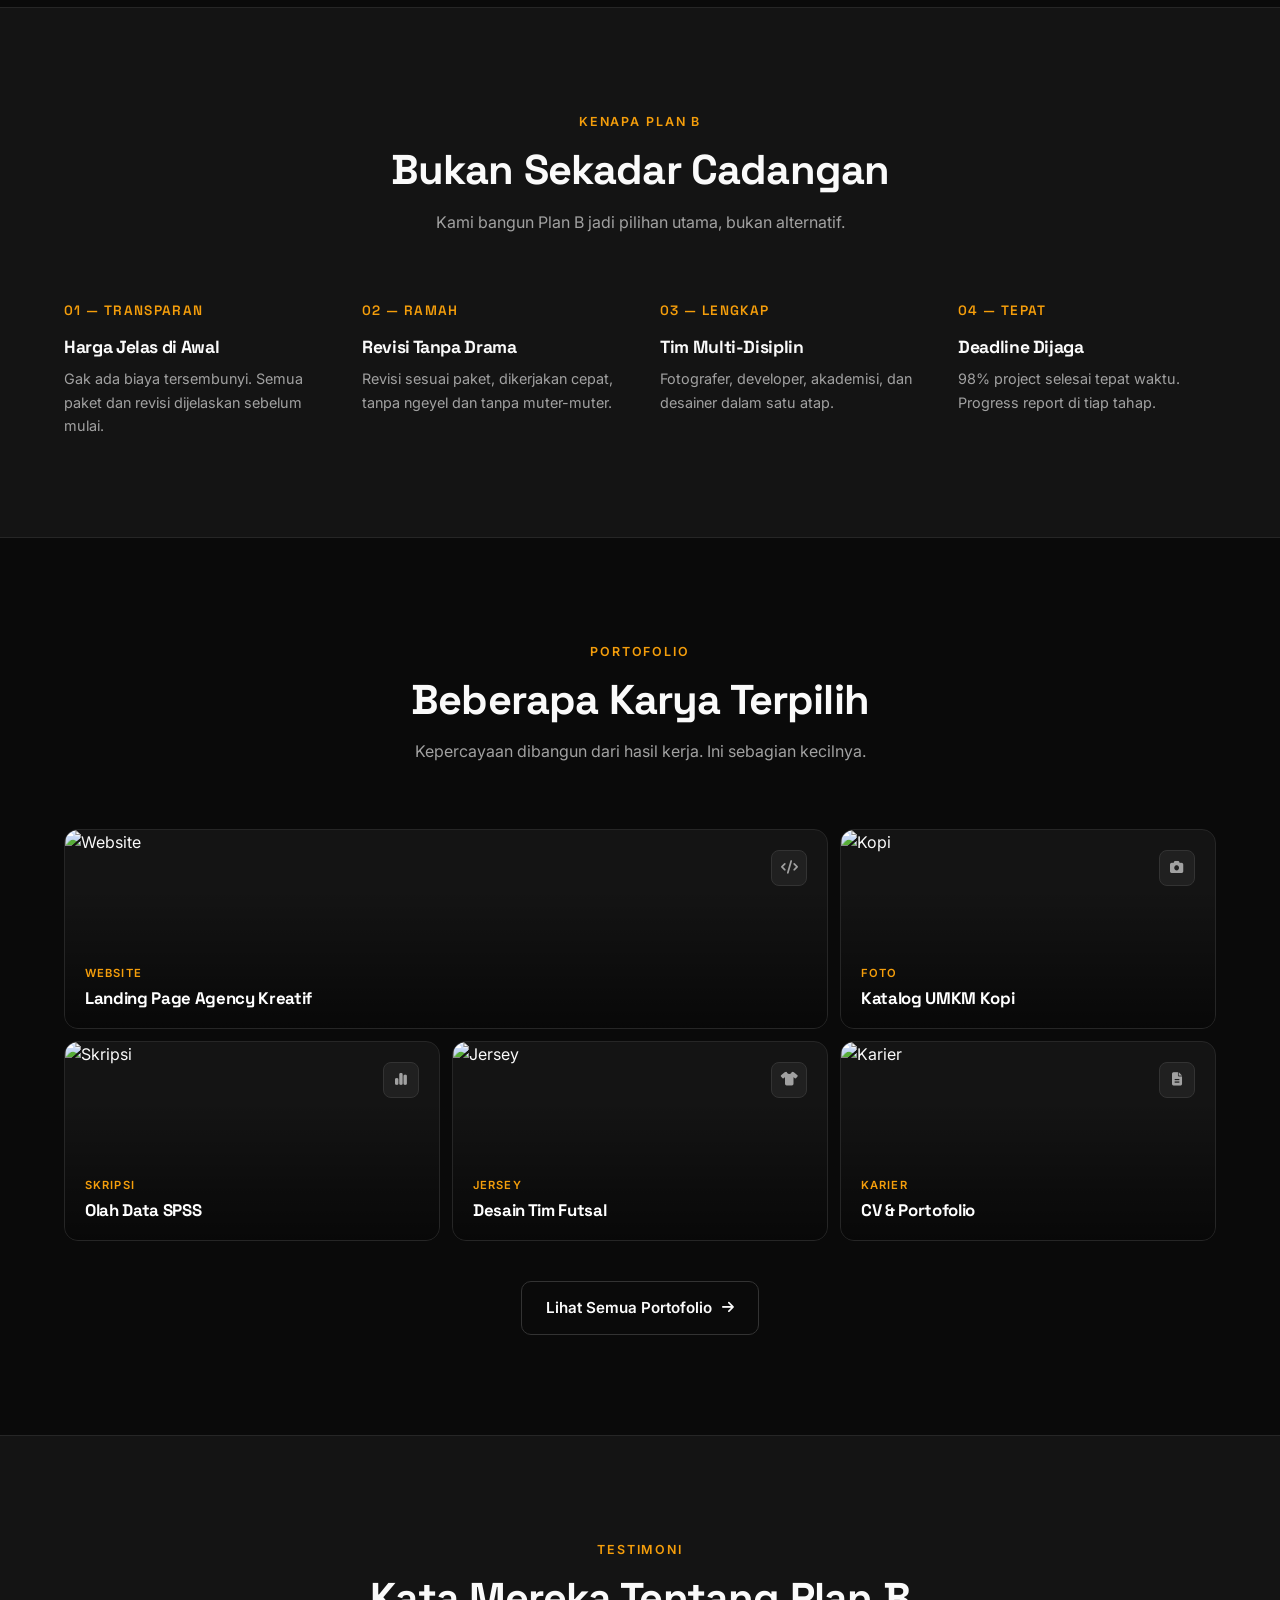
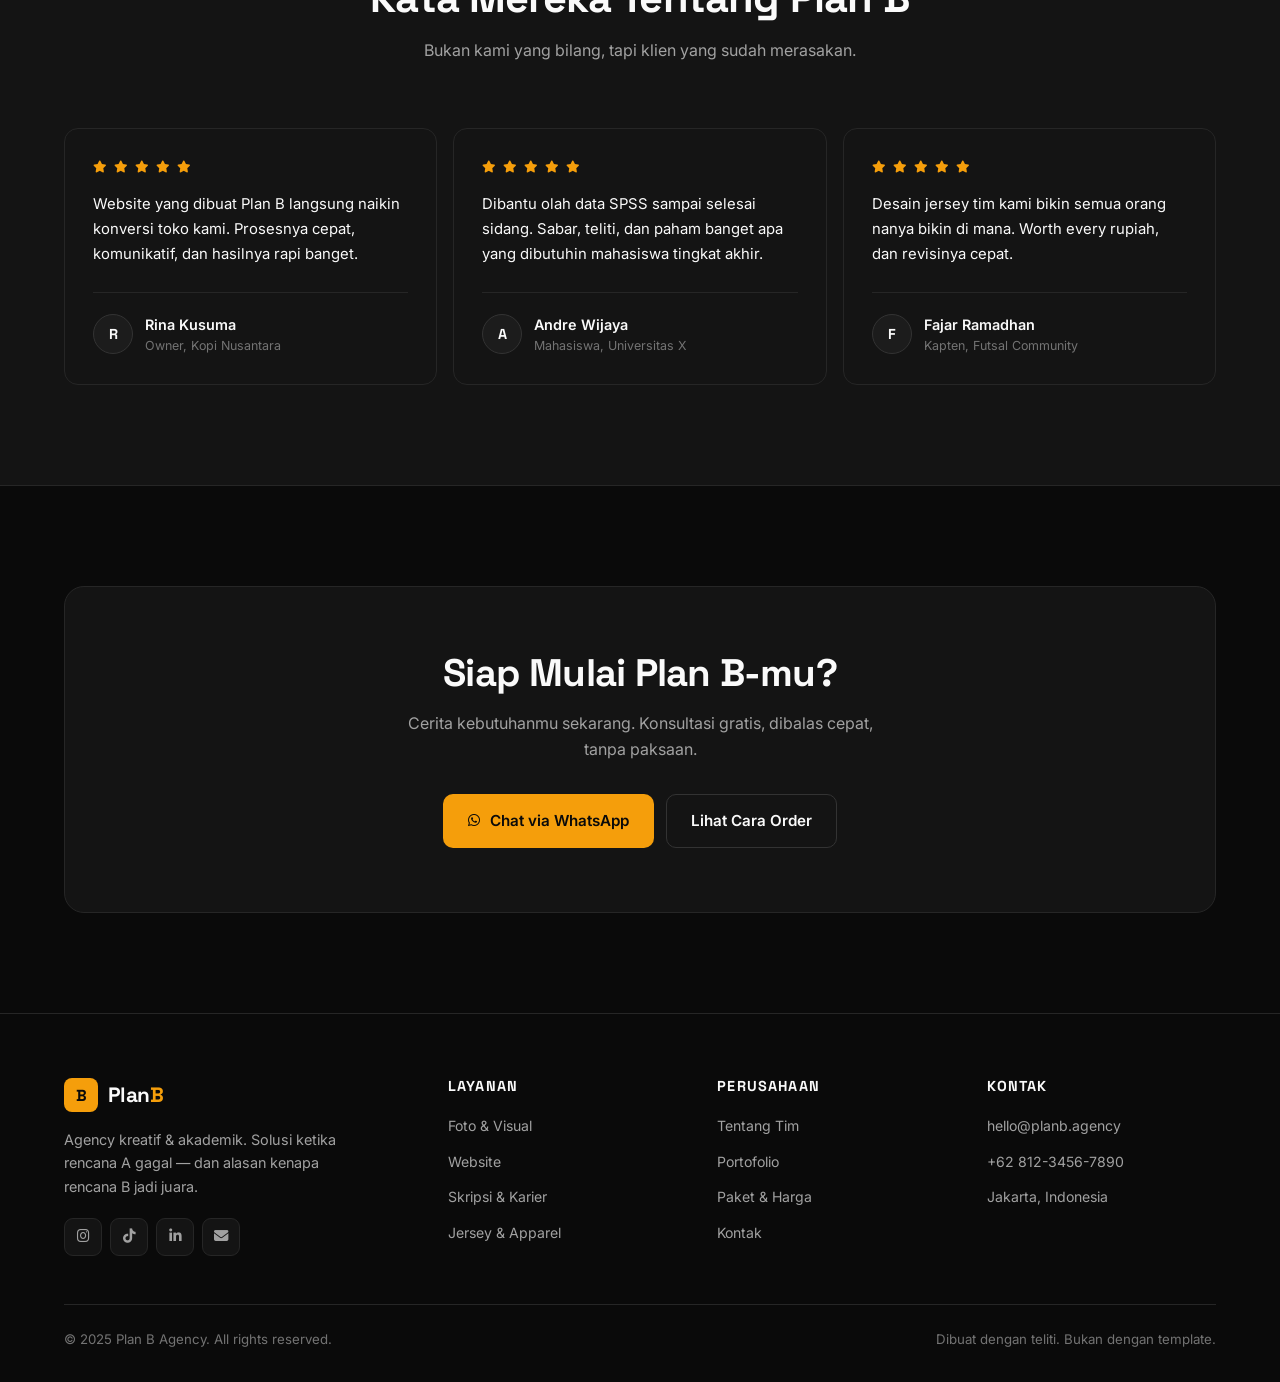
==== commit 4dc57f8c: "Update" ====
--- a/index.html
+++ b/index.html
@@ -223,6 +223,9 @@
     <div class="porto-grid">
 
       <div class="porto-item" data-category="website">
+        <div class="porto-item-bg">
+          <img src="https://images.unsplash.com/photo-1460925895917-afdab827c52f?q=80&w=800&auto=format&fit=crop" alt="Website">
+        </div>
         <div class="porto-icon"><i class="fa-solid fa-code"></i></div>
         <div class="porto-overlay">
           <span class="porto-tag">Website</span>
@@ -231,6 +234,9 @@
       </div>
 
       <div class="porto-item" data-category="foto">
+        <div class="porto-item-bg">
+          <img src="https://images.unsplash.com/photo-1497935586351-b67a49e012bf?q=80&w=600&auto=format&fit=crop" alt="Kopi">
+        </div>
         <div class="porto-icon"><i class="fa-solid fa-camera"></i></div>
         <div class="porto-overlay">
           <span class="porto-tag">Foto</span>
@@ -239,6 +245,9 @@
       </div>
 
       <div class="porto-item" data-category="skripsi">
+        <div class="porto-item-bg">
+          <img src="https://images.unsplash.com/photo-1456513080510-7bf3a84b82f8?q=80&w=600&auto=format&fit=crop" alt="Skripsi">
+        </div>
         <div class="porto-icon"><i class="fa-solid fa-chart-simple"></i></div>
         <div class="porto-overlay">
           <span class="porto-tag">Skripsi</span>
@@ -247,6 +256,9 @@
       </div>
 
       <div class="porto-item" data-category="jersey">
+        <div class="porto-item-bg">
+          <img src="https://images.unsplash.com/photo-1518609878373-06d740f60d8b?q=80&w=600&auto=format&fit=crop" alt="Jersey">
+        </div>
         <div class="porto-icon"><i class="fa-solid fa-shirt"></i></div>
         <div class="porto-overlay">
           <span class="porto-tag">Jersey</span>
@@ -255,6 +267,9 @@
       </div>
 
       <div class="porto-item" data-category="karier">
+        <div class="porto-item-bg">
+          <img src="https://images.unsplash.com/photo-1586281380349-632531db7ed4?q=80&w=600&auto=format&fit=crop" alt="Karier">
+        </div>
         <div class="porto-icon"><i class="fa-solid fa-file-lines"></i></div>
         <div class="porto-overlay">
           <span class="porto-tag">Karier</span>
--- a/assets/css/style.css
+++ b/assets/css/style.css
@@ -3972,4 +3972,37 @@
 @media (max-width: 480px) {
   .order-redeem-form { padding: 24px 20px; }
   .order-note { font-size: 0.82rem; padding: 14px 16px; }
+}
+
+/* ============================================
+   PORTOFOLIO (Beranda) — GAMBAR
+   ============================================ */
+.porto-item-bg {
+  position: absolute;
+  inset: 0;
+  z-index: 0;
+}
+
+.porto-item-bg img {
+  width: 100%;
+  height: 100%;
+  object-fit: cover;
+  transition: transform 0.5s ease;
+}
+
+.porto-item:hover .porto-item-bg img {
+  transform: scale(1.08); /* Efek zoom */
+}
+
+/* Gradient overlay biar teks putih tetap kebaca di atas gambar */
+.porto-item::before {
+  z-index: 1; /* Naikin gradient ke atas gambar */
+}
+
+/* Icon & Teks ditaruh paling atas */
+.porto-icon {
+  z-index: 2;
+}
+.porto-overlay {
+  z-index: 2;
 }
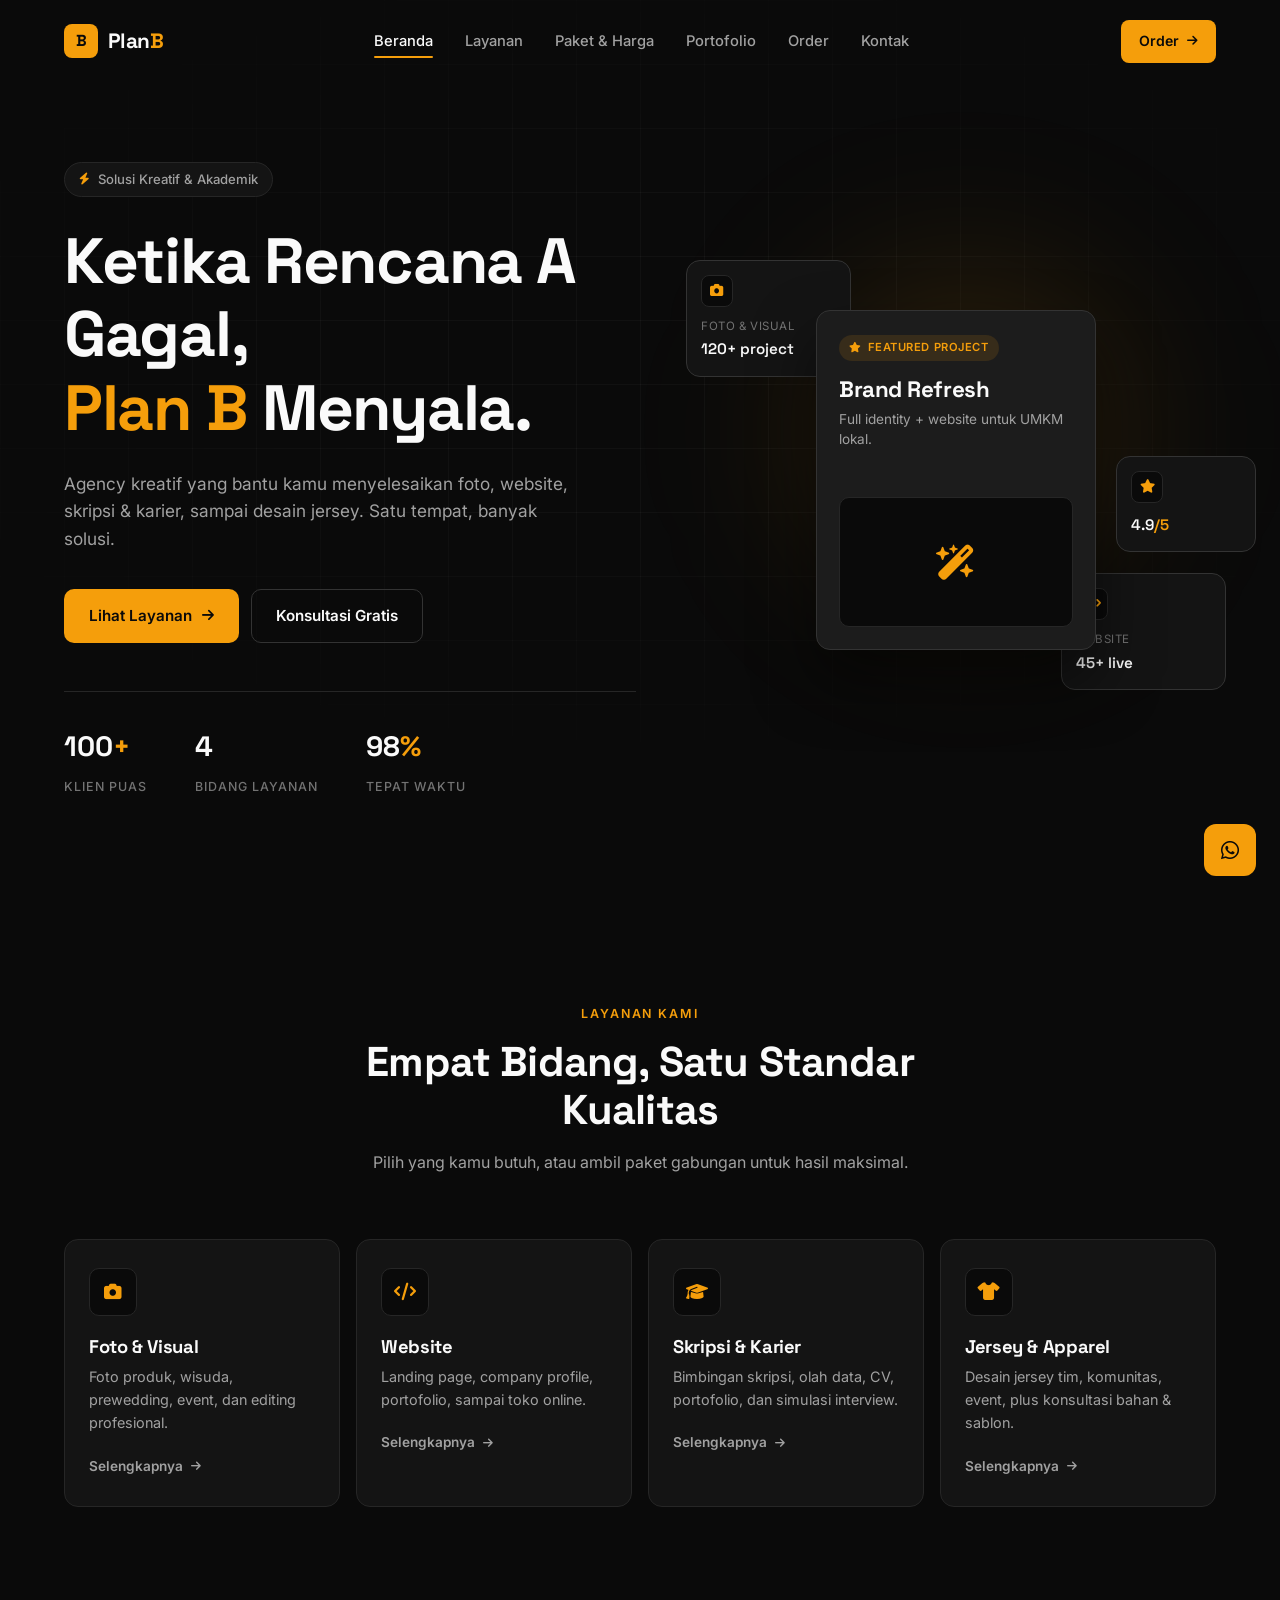
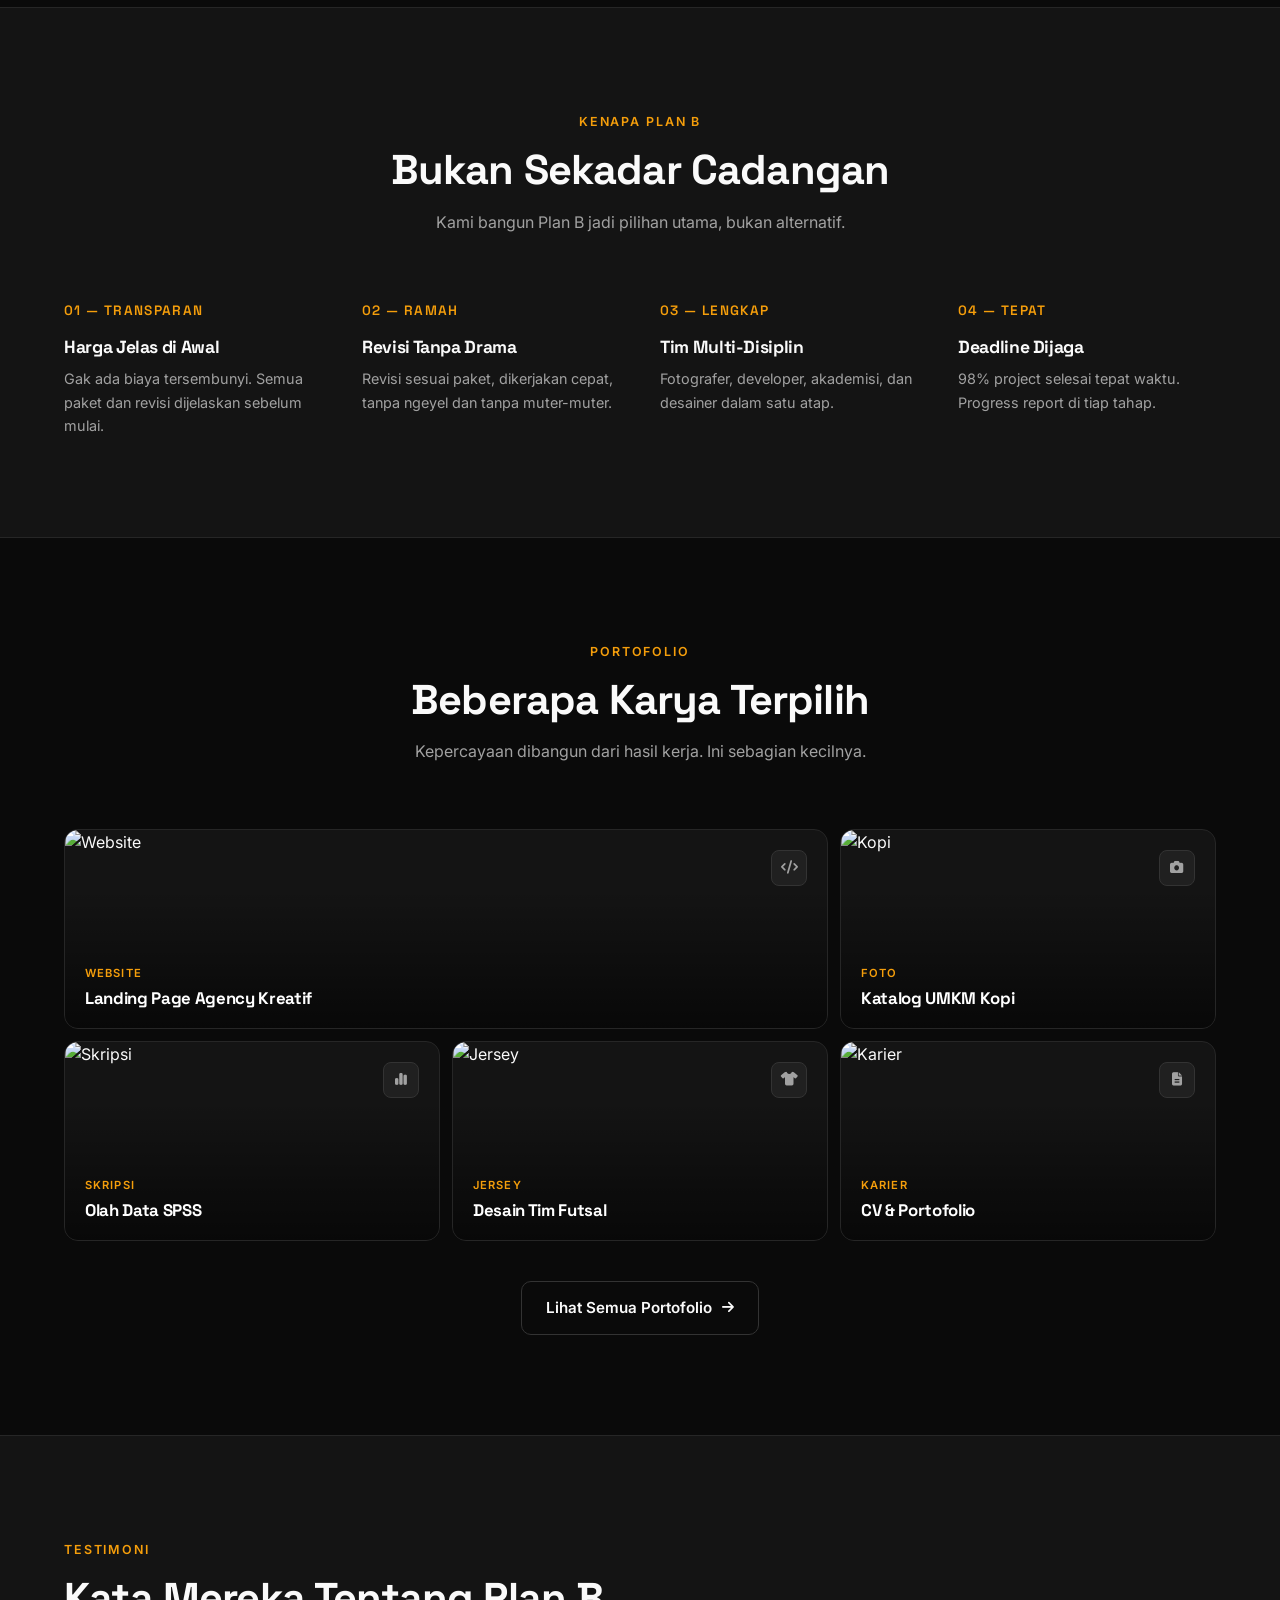
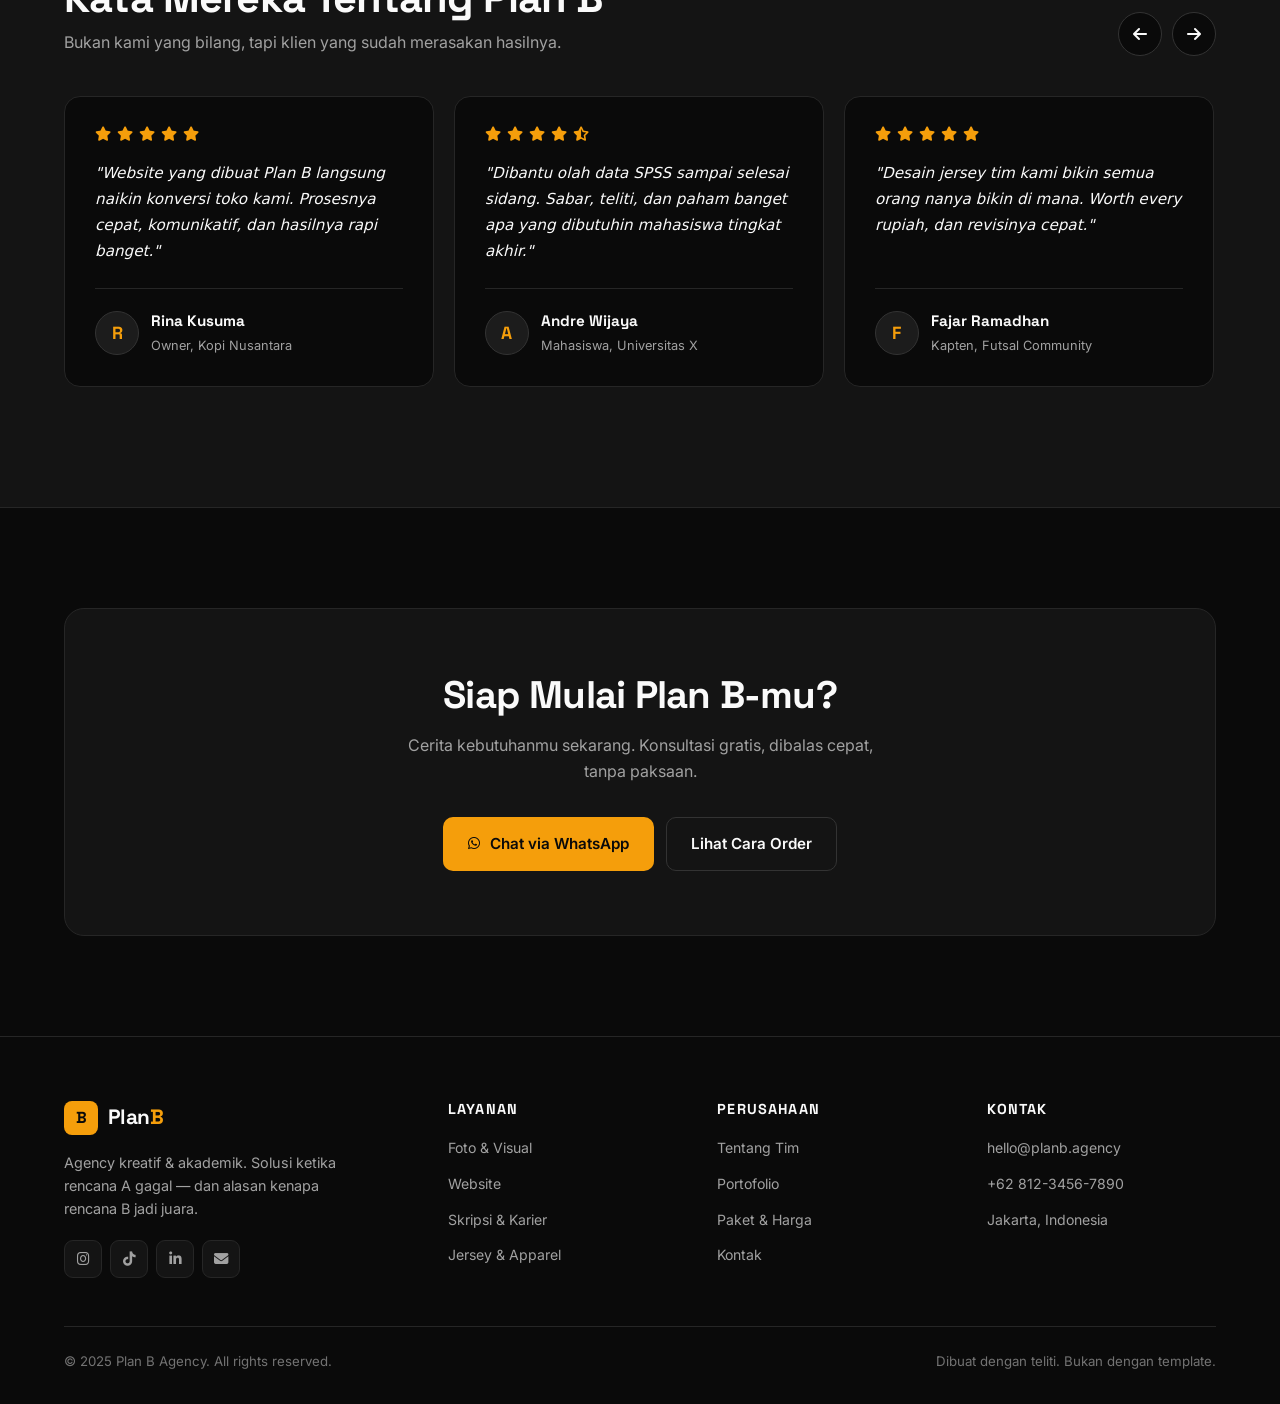
==== commit ba77aa3a: "Update Testimoni" ====
--- a/index.html
+++ b/index.html
@@ -288,18 +288,32 @@
   </div>
 </section>
 
-<!-- ============ TESTIMONI ============ -->
-<section class="block section-alt">
-  <div class="container">
-    <div class="section-head">
-      <span class="section-eyebrow">Testimoni</span>
-      <h2>Kata Mereka Tentang Plan B</h2>
-      <p>Bukan kami yang bilang, tapi klien yang sudah merasakan.</p>
+<!-- ============ TESTIMONI (SLIDER) ============ -->
+<section class="block testi-section">
+  <div class="container">
+    
+    <div class="section-head testi-head-slider">
+      <div>
+        <span class="section-eyebrow">Testimoni</span>
+        <h2>Kata Mereka Tentang Plan B</h2>
+        <p>Bukan kami yang bilang, tapi klien yang sudah merasakan hasilnya.</p>
+      </div>
+      
+      <!-- Tombol Panah (Desktop) -->
+      <div class="testi-nav">
+        <button class="testi-nav-btn" id="testiPrev" aria-label="Sebelumnya">
+          <i class="fa-solid fa-arrow-left"></i>
+        </button>
+        <button class="testi-nav-btn" id="testiNext" aria-label="Selanjutnya">
+          <i class="fa-solid fa-arrow-right"></i>
+        </button>
+      </div>
     </div>
 
     <!-- LOOP: testimoni-item — mulai -->
-    <div class="testi-grid">
-
+    <div class="testi-slider" id="testiSlider">
+
+      <!-- Testimoni 1 -->
       <div class="testi-card">
         <div class="testi-stars">
           <i class="fa-solid fa-star"></i>
@@ -308,7 +322,9 @@
           <i class="fa-solid fa-star"></i>
           <i class="fa-solid fa-star"></i>
         </div>
-        <p class="testi-text">Website yang dibuat Plan B langsung naikin konversi toko kami. Prosesnya cepat, komunikatif, dan hasilnya rapi banget.</p>
+        <p class="testi-text">
+          "Website yang dibuat Plan B langsung naikin konversi toko kami. Prosesnya cepat, komunikatif, dan hasilnya rapi banget."
+        </p>
         <div class="testi-author">
           <div class="testi-avatar">R</div>
           <div>
@@ -318,15 +334,18 @@
         </div>
       </div>
 
+      <!-- Testimoni 2 -->
       <div class="testi-card">
         <div class="testi-stars">
           <i class="fa-solid fa-star"></i>
           <i class="fa-solid fa-star"></i>
           <i class="fa-solid fa-star"></i>
           <i class="fa-solid fa-star"></i>
-          <i class="fa-solid fa-star"></i>
-        </div>
-        <p class="testi-text">Dibantu olah data SPSS sampai selesai sidang. Sabar, teliti, dan paham banget apa yang dibutuhin mahasiswa tingkat akhir.</p>
+          <i class="fa-solid fa-star-half-stroke"></i>
+        </div>
+        <p class="testi-text">
+          "Dibantu olah data SPSS sampai selesai sidang. Sabar, teliti, dan paham banget apa yang dibutuhin mahasiswa tingkat akhir."
+        </p>
         <div class="testi-author">
           <div class="testi-avatar">A</div>
           <div>
@@ -336,6 +355,7 @@
         </div>
       </div>
 
+      <!-- Testimoni 3 -->
       <div class="testi-card">
         <div class="testi-stars">
           <i class="fa-solid fa-star"></i>
@@ -344,7 +364,9 @@
           <i class="fa-solid fa-star"></i>
           <i class="fa-solid fa-star"></i>
         </div>
-        <p class="testi-text">Desain jersey tim kami bikin semua orang nanya bikin di mana. Worth every rupiah, dan revisinya cepat.</p>
+        <p class="testi-text">
+          "Desain jersey tim kami bikin semua orang nanya bikin di mana. Worth every rupiah, dan revisinya cepat."
+        </p>
         <div class="testi-author">
           <div class="testi-avatar">F</div>
           <div>
@@ -354,9 +376,29 @@
         </div>
       </div>
 
+      <!-- Testimoni 4 (Buat ngetes slider) -->
+      <div class="testi-card">
+        <div class="testi-stars">
+          <i class="fa-solid fa-star"></i>
+          <i class="fa-solid fa-star"></i>
+          <i class="fa-solid fa-star"></i>
+          <i class="fa-solid fa-star"></i>
+          <i class="fa-solid fa-star"></i>
+        </div>
+        <p class="testi-text">
+          "Awalnya ragu bikin skripsi di luar bimbingan kampus, tapi tim Plan B bener-bener sabar ngarahin. Lulus tepat waktu!"
+        </p>
+        <div class="testi-author">
+          <div class="testi-avatar">S</div>
+          <div>
+            <div class="testi-name">Siti Aminah</div>
+            <div class="testi-role">Mahasiswi, Universitas Y</div>
+          </div>
+        </div>
+      </div>
+
     </div>
     <!-- LOOP: testimoni-item — selesai -->
-
   </div>
 </section>
 
--- a/assets/css/style.css
+++ b/assets/css/style.css
@@ -4005,4 +4005,271 @@
 }
 .porto-overlay {
   z-index: 2;
+}
+
+/* ============================================
+   FORM TESTIMONI
+   ============================================ */
+.form-testi-section {
+  background: var(--bg);
+}
+
+.testi-form-wrapper {
+  max-width: 680px;
+  margin: 0 auto;
+  background: var(--surface);
+  border: 1px solid var(--border);
+  border-radius: 20px;
+  padding: 40px;
+}
+
+.testi-form .form-row {
+  display: grid;
+  grid-template-columns: 1fr 1fr;
+  gap: 18px;
+}
+
+/* Star Rating */
+.star-rating {
+  display: flex;
+  flex-direction: row-reverse; /* Biar bintang 5 ada di kiri */
+  justify-content: flex-end;
+  gap: 8px;
+  margin-top: 5px;
+}
+
+.star-rating input {
+  display: none;
+}
+
+.star-rating label {
+  cursor: pointer;
+  color: var(--border-strong); /* Warna abu-abu pas belum dipilih */
+  font-size: 2rem;
+  transition: color 0.2s, transform 0.1s;
+}
+
+.star-rating label:hover,
+.star-rating label:hover ~ label,
+.star-rating input:checked ~ label {
+  color: var(--accent); /* Warna Amber */
+}
+
+.star-rating label:active {
+  transform: scale(1.2);
+}
+
+/* Sukses */
+.testi-success {
+  text-align: center;
+  padding: 20px 0;
+}
+
+.testi-success .success-icon {
+  width: 72px;
+  height: 72px;
+  border-radius: 50%;
+  background: var(--accent-dim);
+  border: 2px solid var(--accent);
+  display: flex;
+  align-items: center;
+  justify-content: center;
+  color: var(--accent);
+  font-size: 2rem;
+  margin: 0 auto 24px;
+}
+
+.testi-success h2 {
+  font-size: 1.5rem;
+  margin-bottom: 12px;
+}
+
+.testi-success p {
+  color: var(--muted);
+  line-height: 1.7;
+  margin-bottom: 32px;
+}
+
+.testi-success .success-actions {
+  display: flex;
+  gap: 12px;
+  justify-content: center;
+  flex-wrap: wrap;
+}
+
+/* Responsive */
+@media (max-width: 768px) {
+  .testi-form .form-row {
+    grid-template-columns: 1fr;
+    gap: 0;
+  }
+  .testi-form-wrapper {
+    padding: 28px 22px;
+  }
+  .star-rating label {
+    font-size: 1.75rem;
+  }
+}
+
+/* ============================================
+   TESTIMONI (SLIDER)
+   ============================================ */
+.testi-section {
+  background: var(--surface);
+  border-top: 1px solid var(--border);
+  border-bottom: 1px solid var(--border);
+  overflow: hidden; /* Biar gak ada scrollbar horizontal di luar */
+}
+
+/* Head Slider (Judul kiri, Panah kanan) */
+.testi-head-slider {
+  display: flex;
+  justify-content: space-between;
+  align-items: flex-end;
+  text-align: left;
+  max-width: 100%;
+  margin-bottom: 40px;
+}
+.testi-head-slider h2 {
+  margin-bottom: 8px;
+}
+.testi-head-slider p {
+  margin: 0;
+}
+
+/* Tombol Navigasi Panah */
+.testi-nav {
+  display: flex;
+  gap: 10px;
+}
+.testi-nav-btn {
+  width: 44px;
+  height: 44px;
+  border-radius: 50%;
+  background: var(--bg);
+  border: 1px solid var(--border-strong);
+  color: var(--text);
+  font-size: 1rem;
+  cursor: pointer;
+  display: flex;
+  align-items: center;
+  justify-content: center;
+  transition: all 0.2s;
+}
+.testi-nav-btn:hover {
+  background: var(--accent);
+  color: #0A0A0A;
+  border-color: var(--accent);
+}
+.testi-nav-btn:disabled {
+  opacity: 0.3;
+  cursor: not-allowed;
+  background: var(--bg);
+  color: var(--text);
+  border-color: var(--border-strong);
+}
+
+/* Area Slider */
+.testi-slider {
+  display: flex;
+  gap: 20px;
+  overflow-x: auto;
+  scroll-snap-type: x mandatory;
+  scroll-behavior: smooth;
+  padding-bottom: 20px; /* Ruang buat bayangan/scrollbar */
+  
+  /* Sembunyiin scrollbar bawaan browser */
+  -ms-overflow-style: none;
+  scrollbar-width: none;
+}
+.testi-slider::-webkit-scrollbar {
+  display: none;
+}
+
+/* Card Testimoni */
+.testi-card {
+  /* Lebar card dikunci, di mobile jadi 85% layar */
+  flex: 0 0 calc(33.333% - 14px);
+  scroll-snap-align: start;
+  
+  background: var(--bg);
+  border: 1px solid var(--border);
+  border-radius: 16px;
+  padding: 30px;
+  transition: all 0.3s ease;
+  display: flex;
+  flex-direction: column;
+}
+
+.testi-card:hover {
+  border-color: var(--border-strong);
+  transform: translateY(-4px);
+  box-shadow: 0 10px 30px rgba(0, 0, 0, 0.3);
+}
+
+/* Styling Bintang & Teks (Sama kayak sebelumnya) */
+.testi-stars {
+  color: var(--accent);
+  font-size: 0.9rem;
+  margin-bottom: 20px;
+  display: flex;
+  gap: 4px;
+}
+.testi-text {
+  color: var(--text);
+  font-size: 0.95rem;
+  line-height: 1.7;
+  margin-bottom: 24px;
+  flex-grow: 1;
+  font-style: italic;
+}
+.testi-author {
+  display: flex;
+  align-items: center;
+  gap: 12px;
+  padding-top: 20px;
+  border-top: 1px solid var(--border);
+}
+.testi-avatar {
+  width: 44px;
+  height: 44px;
+  border-radius: 50%;
+  background: var(--surface-2);
+  border: 1px solid var(--border-strong);
+  display: flex;
+  align-items: center;
+  justify-content: center;
+  font-family: 'Space Grotesk', sans-serif;
+  font-weight: 700;
+  font-size: 1.1rem;
+  color: var(--accent);
+  flex-shrink: 0;
+}
+.testi-name {
+  font-family: 'Space Grotesk', sans-serif;
+  font-weight: 700;
+  font-size: 0.95rem;
+  color: var(--text);
+}
+.testi-role {
+  font-size: 0.8rem;
+  color: var(--muted);
+  margin-top: 2px;
+}
+
+/* Responsive Slider */
+@media (max-width: 992px) {
+  .testi-card { flex: 0 0 calc(50% - 10px); }
+}
+
+@media (max-width: 768px) {
+  .testi-head-slider {
+    flex-direction: column;
+    align-items: flex-start;
+    gap: 20px;
+  }
+  .testi-nav { display: none; } /* Sembunyiin panah di HP, user tinggal swipe */
+  .testi-card { 
+    flex: 0 0 85%; /* Card kerasa gede di HP */
+  }
 }
